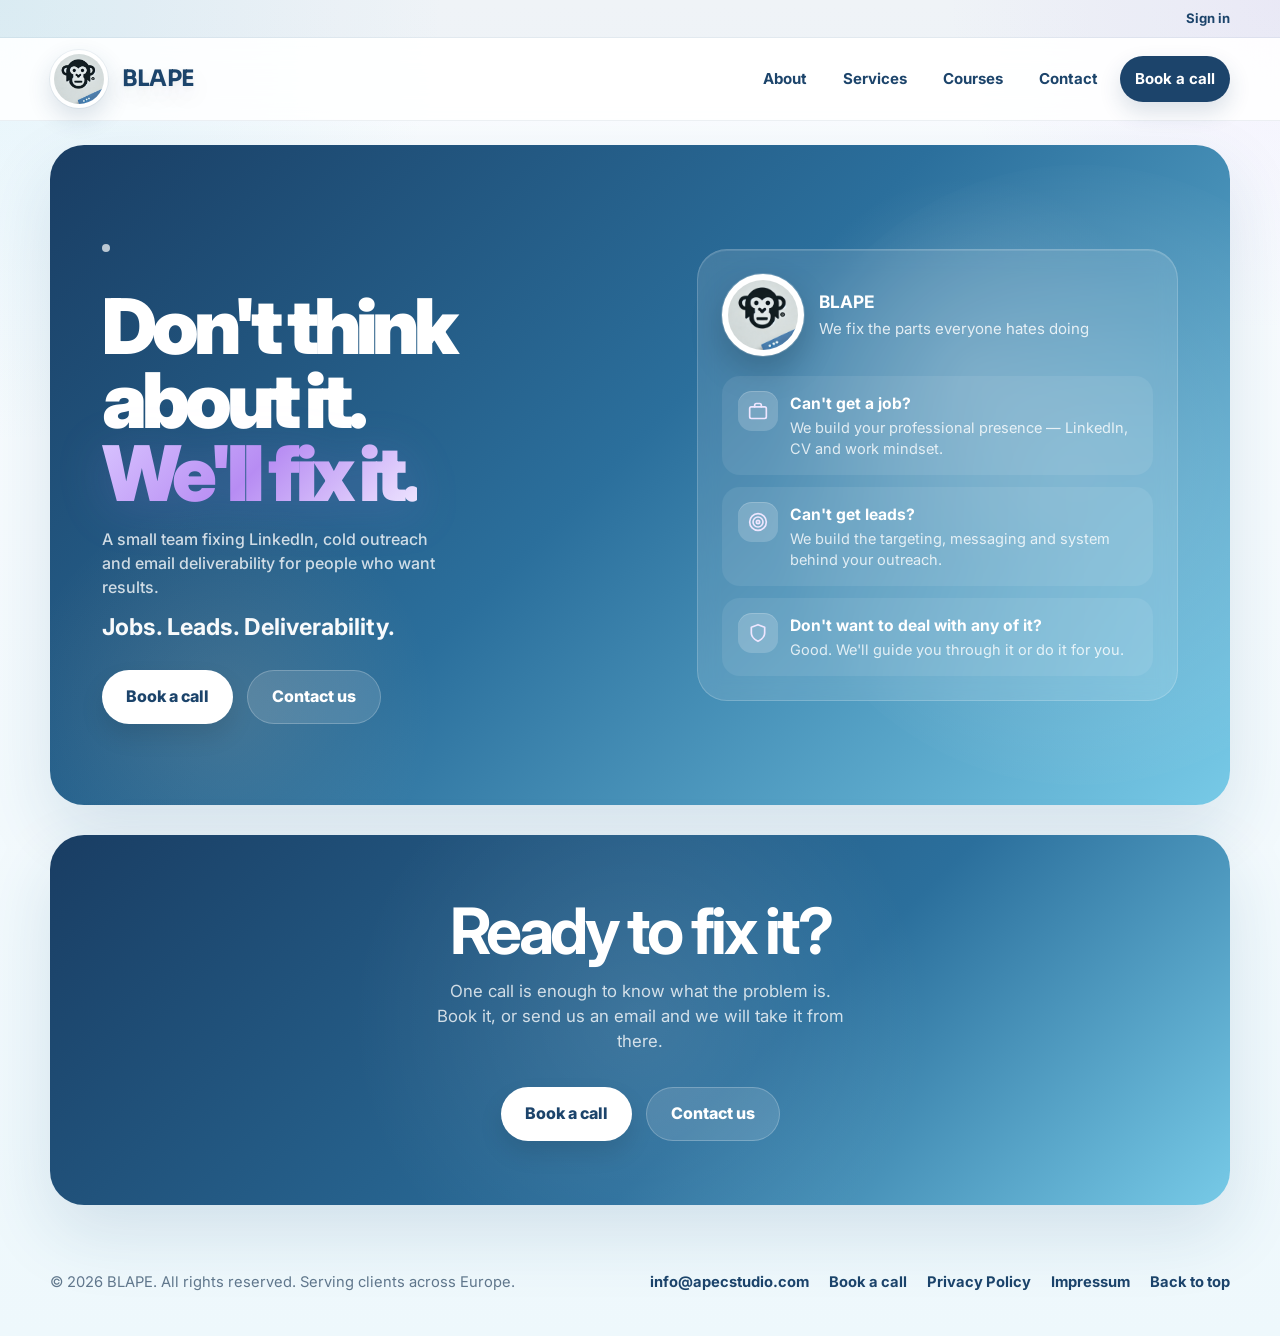
==== index.html @ 8f58100d "Update index.html" ====
<!DOCTYPE html>
<html lang="en">
<head>
  <meta charset="UTF-8" />
  <meta name="viewport" content="width=device-width, initial-scale=1.0" />
  <title>BLAPE | LinkedIn, Cold Outreach &amp; Email Deliverability Experts</title>
  <meta name="description" content="Stuck job search, cold emails landing in spam, weak LinkedIn? BLAPE fixes outreach, deliverability and presence problems blocking your results. Book a free 20-min call." />
  <meta property="og:title" content="BLAPE | LinkedIn, Cold Outreach &amp; Email Deliverability" />
  <meta property="og:description" content="A small team fixing LinkedIn, cold outreach and email deliverability for people who want results. Based in Europe." />
  <meta property="og:image" content="https://apecstudio.com/og-image.png" />
  <meta property="og:url" content="https://apecstudio.com/" />
  <meta property="og:type" content="website" />
  <meta name="twitter:card" content="summary_large_image" />
  <link rel="canonical" href="https://apecstudio.com/" />
  <link rel="preconnect" href="https://fonts.googleapis.com" />
  <link rel="preconnect" href="https://fonts.gstatic.com" crossorigin />
  <link href="https://fonts.googleapis.com/css2?family=Inter:wght@400;500;600;700;800;900&family=Sora:wght@600;700&display=swap" rel="stylesheet" />
  <link rel="stylesheet" href="assets/css/styles.css" />
  <script type="application/ld+json">
  {
    "@context": "https://schema.org",
    "@type": "Organization",
    "name": "BLAPE",
    "url": "https://apecstudio.com",
    "email": "info@apecstudio.com",
    "description": "A small team fixing LinkedIn, cold outreach and email deliverability for people and companies who want results.",
    "areaServed": "Europe",
    "serviceType": ["LinkedIn Optimization","Cold Email Outreach","Email Deliverability","CV Writing","Personal Branding"]
  }
  </script>
</head>
<body data-requires-auth="false">

  <div id="sso-user-bar" class="sso-user-bar"></div>

  <h1 class="seo-h1">A small team fixing LinkedIn, cold outreach and email deliverability for people and companies who want results — serving Europe.</h1>

  <header class="site-header">
    <div class="container header-inner">
      <a href="index.html" class="brand" aria-label="BLAPE home">
        <div class="logo-circle">
          <img src="monkey-logo.png" alt="BLAPE logo" />
        </div>
        <div><span>BLAPE</span></div>
      </a>
      <nav class="nav" aria-label="Main navigation">
        <a href="about.html">About</a>
        <a href="services.html">Services</a>
        <a href="courses.html">Courses</a>
        <a href="contact.html">Contact</a>
        <a href="book.html" class="nav-cta">Book a call</a>
      </nav>
    </div>
  </header>

  <main class="page-body">

    <!-- HERO -->
    <section class="hero" id="home" style="padding: 24px 0 30px;">
      <div class="container">
        <div class="hero-shell" style="position:relative;overflow:hidden;border-radius:var(--radius-xl);background:radial-gradient(circle at 78% 34%,rgba(255,255,255,0.14),transparent 19%),radial-gradient(circle at 15% 85%,rgba(255,207,157,0.12),transparent 18%),linear-gradient(135deg,#193d63 0%,#2b6f9c 48%,#77cae7 100%);box-shadow:var(--shadow-strong);isolation:isolate;">
          <div class="hero-shell-decor" style="position:absolute;width:620px;height:620px;right:-160px;top:50%;transform:translateY(-50%);background:radial-gradient(circle,rgba(255,255,255,0.16) 0%,rgba(255,255,255,0.05) 58%,transparent 74%);border-radius:50%;pointer-events:none;z-index:0;"></div>
          <div style="position:relative;z-index:1;display:grid;grid-template-columns:1.08fr 0.92fr;gap:30px;align-items:center;min-height:660px;padding:54px 52px;" class="hero-grid">

            <div>
              <div class="eyebrow-rotator anim-fadeup d1" style="display:inline-flex;align-items:center;gap:10px;margin-bottom:20px;min-height:44px;">
                <div style="width:8px;height:8px;border-radius:50%;background:rgba(255,255,255,0.7);flex-shrink:0;animation:pulseRing 2s ease-in-out infinite;"></div>
                <div style="position:relative;height:44px;overflow:hidden;min-width:260px;">
                  <span style="position:absolute;top:0;left:0;display:inline-flex;align-items:center;height:44px;padding:0 18px;border-radius:999px;background:rgba(255,255,255,0.12);border:1px solid rgba(255,255,255,0.2);color:rgba(255,255,255,0.98);font-size:0.9rem;font-weight:700;white-space:nowrap;opacity:0;animation:rotateFade 18s 0s infinite;">CV getting ignored?</span>
                  <span style="position:absolute;top:0;left:0;display:inline-flex;align-items:center;height:44px;padding:0 18px;border-radius:999px;background:rgba(255,255,255,0.12);border:1px solid rgba(255,255,255,0.2);color:rgba(255,255,255,0.98);font-size:0.9rem;font-weight:700;white-space:nowrap;opacity:0;animation:rotateFade 18s 3.6s infinite;">Leads not converting?</span>
                  <span style="position:absolute;top:0;left:0;display:inline-flex;align-items:center;height:44px;padding:0 18px;border-radius:999px;background:rgba(255,255,255,0.12);border:1px solid rgba(255,255,255,0.2);color:rgba(255,255,255,0.98);font-size:0.9rem;font-weight:700;white-space:nowrap;opacity:0;animation:rotateFade 18s 7.2s infinite;">Cold emails landing in spam?</span>
                  <span style="position:absolute;top:0;left:0;display:inline-flex;align-items:center;height:44px;padding:0 18px;border-radius:999px;background:rgba(255,255,255,0.12);border:1px solid rgba(255,255,255,0.2);color:rgba(255,255,255,0.98);font-size:0.9rem;font-weight:700;white-space:nowrap;opacity:0;animation:rotateFade 18s 10.8s infinite;">LinkedIn going nowhere?</span>
                  <span style="position:absolute;top:0;left:0;display:inline-flex;align-items:center;height:44px;padding:0 18px;border-radius:999px;background:rgba(255,255,255,0.12);border:1px solid rgba(255,255,255,0.2);color:rgba(255,255,255,0.98);font-size:0.9rem;font-weight:700;white-space:nowrap;opacity:0;animation:rotateFade 18s 14.4s infinite;">No replies to your outreach?</span>
                </div>
              </div>

              <p class="anim-fadeup d2" style="font-size:clamp(2.95rem,6vw,5.15rem);line-height:0.96;letter-spacing:-0.065em;max-width:8.8ch;color:white;font-weight:900;margin:0;">
                Don't think<br />about it.<br />
                <span style="display:inline-block;background:linear-gradient(135deg,#d8c3ff 0%,#b78cf3 48%,#efe7ff 100%);-webkit-background-clip:text;-webkit-text-fill-color:transparent;filter:drop-shadow(0 8px 24px rgba(183,140,243,0.18));">We'll fix it.</span>
              </p>

              <p class="anim-fadeup d3" style="margin:16px 0 0;color:rgba(255,255,255,0.78);font-size:1rem;font-weight:500;line-height:1.5;max-width:34ch;">A small team fixing LinkedIn, cold outreach and email deliverability for people who want results.</p>
              <div class="anim-fadeup d4" style="margin:14px 0 0;color:rgba(255,255,255,0.97);font-size:clamp(1.08rem,1.9vw,1.45rem);font-weight:700;line-height:1.24;max-width:24ch;">Jobs. Leads. Deliverability.</div>
              <div class="anim-fadeup d5" style="display:flex;gap:14px;flex-wrap:wrap;margin-top:28px;">
                <a href="book.html" class="btn btn-primary">Book a call</a>
                <a href="mailto:info@apecstudio.com" class="btn btn-ghost-white">Contact us</a>
              </div>
            </div>

            <aside style="position:relative;background:rgba(255,255,255,0.12);border:1px solid rgba(255,255,255,0.18);border-radius:30px;padding:24px;color:white;box-shadow:inset 0 1px 0 rgba(255,255,255,0.12);backdrop-filter:blur(10px);-webkit-backdrop-filter:blur(10px);max-width:500px;margin-left:auto;animation:floatCard 6s ease-in-out infinite;">
              <div style="display:flex;align-items:center;gap:15px;margin-bottom:20px;">
                <div class="logo-circle logo-circle--hero">
                  <img src="monkey-logo.png" alt="BLAPE logo" />
                </div>
                <div>
                  <strong style="display:block;font-size:1.08rem;">BLAPE</strong>
                  <span style="color:rgba(255,255,255,0.82);font-size:0.94rem;">We fix the parts everyone hates doing</span>
                </div>
              </div>
              <div style="display:grid;gap:12px;">
                <div style="display:flex;gap:12px;align-items:flex-start;padding:15px 16px;background:rgba(255,255,255,0.08);border-radius:18px;">
                  <div class="icon-badge"><svg viewBox="0 0 24 24"><rect x="2" y="7" width="20" height="14" rx="2"/><path d="M16 7V5a2 2 0 0 0-2-2h-4a2 2 0 0 0-2 2v2"/></svg></div>
                  <div><b style="display:block;margin-bottom:2px;font-size:0.98rem;">Can't get a job?</b><span style="display:block;color:rgba(255,255,255,0.8);font-size:0.91rem;line-height:1.45;">We build your professional presence — LinkedIn, CV and work mindset.</span></div>
                </div>
                <div style="display:flex;gap:12px;align-items:flex-start;padding:15px 16px;background:rgba(255,255,255,0.08);border-radius:18px;">
                  <div class="icon-badge"><svg viewBox="0 0 24 24"><circle cx="12" cy="12" r="10"/><circle cx="12" cy="12" r="6"/><circle cx="12" cy="12" r="2"/></svg></div>
                  <div><b style="display:block;margin-bottom:2px;font-size:0.98rem;">Can't get leads?</b><span style="display:block;color:rgba(255,255,255,0.8);font-size:0.91rem;line-height:1.45;">We build the targeting, messaging and system behind your outreach.</span></div>
                </div>
                <div style="display:flex;gap:12px;align-items:flex-start;padding:15px 16px;background:rgba(255,255,255,0.08);border-radius:18px;">
                  <div class="icon-badge"><svg viewBox="0 0 24 24"><path d="M12 22s8-4 8-10V5l-8-3-8 3v7c0 6 8 10 8 10z"/></svg></div>
                  <div><b style="display:block;margin-bottom:2px;font-size:0.98rem;">Don't want to deal with any of it?</b><span style="display:block;color:rgba(255,255,255,0.8);font-size:0.91rem;line-height:1.45;">Good. We'll guide you through it or do it for you.</span></div>
                </div>
              </div>
            </aside>

          </div>
        </div>
      </div>
    </section>

    <!-- FINAL CTA PREVIEW -->
    <section class="final-cta-section">
      <div class="container">
        <div class="final-cta-shell">
          <div class="final-cta-inner">
            <h2>Ready to fix it?</h2>
            <p>One call is enough to know what the problem is. Book it, or send us an email and we will take it from there.</p>
            <div class="final-cta-actions">
              <a href="book.html" class="btn btn-primary">Book a call</a>
              <a href="mailto:info@apecstudio.com" class="btn btn-ghost-white">Contact us</a>
            </div>
          </div>
        </div>
      </div>
    </section>

  </main>

  <footer>
    <div class="container footer-inner">
      <span>&copy; 2026 BLAPE. All rights reserved. Serving clients across Europe.</span>
      <div class="footer-links">
        <a href="mailto:info@apecstudio.com">info@apecstudio.com</a>
        <a href="book.html">Book a call</a>
        <a href="mailto:info@apecstudio.com?subject=Privacy%20Policy%20Request">Privacy Policy</a>
        <a href="mailto:info@apecstudio.com?subject=Impressum%20Request">Impressum</a>
        <a href="index.html">Back to top</a>
      </div>
    </div>
  </footer>

  <script src="assets/js/main.js"></script>
</body>
</html>
---- assets/css/styles.css ----
/* ============================================================
   BLAPE — Shared Stylesheet  |  assets/css/styles.css
   ============================================================ */

:root {
  --bg: #f7fbff;
  --bg-soft: #eef7fc;
  --surface: rgba(255,255,255,0.9);
  --line: rgba(28,68,107,0.1);
  --text: #14324f;
  --muted: #61788d;
  --primary: #1c446b;
  --primary-2: #2f79a8;
  --primary-3: #77c7e3;
  --accent: #a98cf0;
  --accent-strong: #8f72e0;
  --accent-soft: rgba(169,140,240,0.14);
  --shadow: 0 18px 40px rgba(27,88,131,0.1);
  --shadow-strong: 0 28px 70px rgba(27,88,131,0.14);
  --radius-xl: 34px;
  --max: 1180px;
  --header-height: 82px;
}

*, *::before, *::after { box-sizing: border-box; margin: 0; padding: 0; }
html { scroll-behavior: smooth; }

body {
  font-family: "Inter", system-ui, -apple-system, sans-serif;
  background:
    radial-gradient(circle at top left, rgba(114,199,229,0.16), transparent 24%),
    radial-gradient(circle at top right, rgba(183,140,243,0.1), transparent 18%),
    linear-gradient(180deg, #fbfdff 0%, #eef8fc 100%);
  color: var(--text);
  line-height: 1.6;
  -webkit-font-smoothing: antialiased;
  min-height: 100vh;
}

a { color: inherit; text-decoration: none; }
img, svg { display: block; max-width: 100%; }
button, input, textarea { font: inherit; }

.container {
  width: min(calc(100% - 34px), var(--max));
  margin: 0 auto;
}

.seo-h1 {
  position: absolute;
  width: 1px; height: 1px;
  padding: 0; margin: -1px;
  overflow: hidden;
  clip: rect(0,0,0,0);
  white-space: nowrap;
  border: 0;
}

/* ANIMATIONS */
@keyframes fadeUp {
  from { opacity: 0; transform: translateY(22px); }
  to   { opacity: 1; transform: translateY(0); }
}
@keyframes floatCard {
  0%, 100% { transform: translateY(0px); }
  50%       { transform: translateY(-8px); }
}
@keyframes pulseRing {
  0%   { box-shadow: 0 0 0 0 rgba(169,140,240,0.35); }
  70%  { box-shadow: 0 0 0 12px rgba(169,140,240,0); }
  100% { box-shadow: 0 0 0 0 rgba(169,140,240,0); }
}
@keyframes rotateFade {
  0%   { opacity: 0; transform: translateY(6px);  }
  10%  { opacity: 1; transform: translateY(0);    }
  22%  { opacity: 1; transform: translateY(0);    }
  34%  { opacity: 0; transform: translateY(-6px); }
  100% { opacity: 0; transform: translateY(-6px); }
}
@keyframes pageReveal {
  from { opacity: 0; transform: translateY(12px); }
  to   { opacity: 1; transform: translateY(0); }
}

.anim-fadeup { opacity: 0; animation: fadeUp 0.65s cubic-bezier(.22,.68,0,1.1) forwards; }
.anim-fadeup.d1 { animation-delay: 0.05s; }
.anim-fadeup.d2 { animation-delay: 0.15s; }
.anim-fadeup.d3 { animation-delay: 0.25s; }
.anim-fadeup.d4 { animation-delay: 0.35s; }
.anim-fadeup.d5 { animation-delay: 0.45s; }
.page-body { animation: pageReveal 0.5s ease forwards; }

/* HEADER */
.site-header {
  position: sticky;
  top: 0;
  z-index: 1000;
  -webkit-backdrop-filter: blur(18px);
  backdrop-filter: blur(18px);
  background: rgba(255,255,255,0.84);
  border-bottom: 1px solid rgba(28,68,107,0.08);
}

.header-inner {
  min-height: var(--header-height);
  display: flex;
  align-items: center;
  justify-content: space-between;
  gap: 20px;
}

.brand {
  display: flex;
  align-items: center;
  gap: 14px;
  color: var(--primary);
  font-weight: 900;
  letter-spacing: -0.03em;
  flex-shrink: 0;
}

.logo-circle {
  width: 58px; height: 58px;
  border-radius: 50%;
  background: #ffffff;
  border: 4px solid #ffffff;
  box-shadow: 0 10px 24px rgba(28,68,107,0.16), 0 0 0 1px rgba(28,68,107,0.06);
  display: grid;
  place-items: center;
  overflow: hidden;
  flex-shrink: 0;
  transition: box-shadow 0.25s ease, transform 0.25s ease;
}

.logo-circle:hover {
  box-shadow: 0 14px 30px rgba(28,68,107,0.2), 0 0 0 1px rgba(28,68,107,0.08);
  transform: translateY(-1px);
}

.logo-circle img {
  width: 100%; height: 100%;
  object-fit: cover;
  object-position: center center;
  display: block;
  transform: scale(1.42);
  transform-origin: center center;
  border-radius: 50%;
}

.logo-circle--hero {
  width: 82px; height: 82px;
  background: #ffffff;
  border: 6px solid #ffffff;
  box-shadow: 0 14px 34px rgba(0,0,0,0.18), 0 0 0 1px rgba(255,255,255,0.22);
  animation: pulseRing 3s ease-in-out infinite;
}

.brand span {
  display: block;
  font-family: "Sora", "Inter", system-ui, sans-serif;
  font-size: 1.42rem;
  line-height: 1;
  font-weight: 700;
  letter-spacing: -0.035em;
  color: var(--primary);
  text-shadow: 0 2px 5px rgba(0,0,0,.05), 0 10px 24px rgba(28,68,107,.10);
}

.nav {
  display: flex;
  align-items: center;
  gap: 8px;
  flex-wrap: wrap;
  justify-content: flex-end;
}

.nav a {
  padding: 10px 14px;
  border-radius: 999px;
  font-weight: 700;
  font-size: 0.94rem;
  color: var(--primary);
  transition: 0.22s ease;
}

.nav a:hover { background: rgba(114,199,229,0.12); }
.nav a.active-page { background: rgba(28,68,107,0.08); }

.nav .nav-cta {
  background: var(--primary);
  color: white;
  border: 1px solid rgba(28,68,107,0.14);
  box-shadow: 0 10px 22px rgba(28,68,107,0.16);
}

.nav .nav-cta:hover { background: #17395c; }

/* BUTTONS */
.btn {
  display: inline-flex;
  align-items: center;
  justify-content: center;
  gap: 10px;
  min-height: 54px;
  padding: 0 24px;
  border-radius: 999px;
  font-weight: 800;
  border: none;
  transition: transform 0.22s ease, box-shadow 0.22s ease, background 0.22s ease;
  cursor: pointer;
  white-space: nowrap;
  text-decoration: none;
}

.btn:hover { transform: translateY(-2px); }

.btn-primary { background: white; color: var(--primary); box-shadow: 0 12px 24px rgba(0,0,0,0.1); }
.btn-primary:hover { background: #fbf8ff; box-shadow: 0 16px 32px rgba(0,0,0,0.13); }
.btn-ghost-white { background: rgba(255,255,255,0.13); color: white; border: 1px solid rgba(255,255,255,0.22); }
.btn-ghost-white:hover { background: rgba(255,255,255,0.2); }
.btn-dark { background: var(--primary); color: white; box-shadow: 0 14px 26px rgba(28,68,107,0.2); }
.btn-dark:hover { background: #17385a; }

/* SECTION UTILITIES */
section { padding: 40px 0; }
.section-head { max-width: 760px; margin: 0 auto 28px; }
.section-head.centered { text-align: center; }
.section-head.centered p { margin: 0 auto; }

.section-kicker {
  display: inline-block;
  font-size: 0.78rem;
  font-weight: 800;
  letter-spacing: 0.1em;
  text-transform: uppercase;
  color: var(--primary-2);
  margin-bottom: 10px;
}

.section-head h2, .tab-header h2, .compact-about h2, .book-left h2 {
  color: var(--primary);
  font-size: clamp(2rem, 4vw, 3rem);
  letter-spacing: -0.04em;
  line-height: 1.04;
  margin-bottom: 10px;
}

.section-head p, .tab-header p, .compact-about p {
  color: var(--muted);
  font-size: 1rem;
  max-width: 52ch;
}

/* PAGE BAND (top hero strip for inner pages) */
.page-band { padding: 48px 0 32px; }

.page-band-inner {
  border-radius: var(--radius-xl);
  background: linear-gradient(135deg, #193d63 0%, #2b6f9c 55%, #77cae7 100%);
  padding: 44px 52px;
  position: relative;
  overflow: hidden;
}

.page-band-inner::before {
  content: "";
  position: absolute;
  width: 500px; height: 500px;
  border-radius: 50%;
  background: radial-gradient(circle, rgba(255,255,255,0.08) 0%, transparent 70%);
  right: -100px; top: -100px;
  pointer-events: none;
}

.page-band-kicker {
  font-size: 0.78rem;
  font-weight: 800;
  letter-spacing: 0.1em;
  text-transform: uppercase;
  color: rgba(255,255,255,0.6);
  margin-bottom: 10px;
  display: block;
}

.page-band-inner h1 {
  color: white;
  font-size: clamp(2.2rem, 5vw, 3.6rem);
  letter-spacing: -0.05em;
  line-height: 1;
  margin-bottom: 12px;
  max-width: 18ch;
}

.page-band-inner h1 .accent {
  display: inline-block;
  background: linear-gradient(135deg, #d8c3ff 0%, #b78cf3 48%, #efe7ff 100%);
  -webkit-background-clip: text;
  -webkit-text-fill-color: transparent;
}

.page-band-inner p {
  color: rgba(255,255,255,0.78);
  font-size: 1rem;
  max-width: 46ch;
}

/* TABS */
.tab-section { padding: 0 0 40px; }

.tab-shell {
  border-radius: var(--radius-xl);
  background: linear-gradient(180deg, #f4f9fd 0%, #edf5fb 100%);
  border: 1px solid rgba(28,68,107,0.07);
  box-shadow: 0 20px 50px rgba(28,68,107,0.06);
  overflow: hidden;
}

.tab-header { padding: 34px 42px 0; }

.tab-nav {
  display: inline-flex;
  gap: 4px;
  background: rgba(28,68,107,0.07);
  border-radius: 999px;
  padding: 5px;
  margin-top: 20px;
  flex-wrap: wrap;
}

.tab-btn {
  padding: 10px 22px;
  border-radius: 999px;
  border: none;
  font-weight: 700;
  font-size: 0.92rem;
  cursor: pointer;
  color: var(--muted);
  background: transparent;
  transition: all 0.22s ease;
}

.tab-btn.active { background: white; color: var(--primary); box-shadow: 0 4px 14px rgba(28,68,107,0.1); }
.tab-btn:hover:not(.active) { color: var(--primary); background: rgba(255,255,255,0.5); }
.tab-panels { padding: 26px 42px 36px; }
.tab-panel { display: none; }
.tab-panel.active { display: block; }

/* AUDIENCE CARDS */
.audience-cards {
  display: grid;
  grid-template-columns: repeat(2, minmax(0,1fr));
  gap: 20px;
  margin-top: 4px;
}

.aud-card {
  padding: 28px 26px;
  background: white;
  border: 1px solid rgba(28,68,107,0.07);
  border-radius: 20px;
  box-shadow: 0 8px 22px rgba(28,68,107,0.06);
  transition: transform 0.22s ease, box-shadow 0.22s ease;
}

.aud-card:hover { transform: translateY(-4px); box-shadow: 0 16px 32px rgba(28,68,107,0.1); }

.aud-icon {
  width: 42px; height: 42px;
  border-radius: 14px;
  display: grid;
  place-items: center;
  margin-bottom: 14px;
  background: linear-gradient(180deg, rgba(114,199,229,0.18), rgba(183,140,243,0.12));
  border: 1px solid rgba(28,68,107,0.08);
  color: var(--primary);
}

.aud-card h4 { color: var(--primary); font-size: 0.98rem; font-weight: 800; letter-spacing: -0.02em; margin-bottom: 10px; }

.aud-hook {
  margin-bottom: 12px;
  padding: 10px 13px;
  background: rgba(28,68,107,0.04);
  border-left: 3px solid var(--primary-2);
  border-radius: 0 10px 10px 0;
  color: var(--primary);
  font-size: 0.86rem;
  font-weight: 700;
  line-height: 1.4;
}

.aud-list { list-style: none; padding: 0; margin: 0; display: grid; gap: 7px; }

.aud-list li {
  display: flex;
  gap: 9px;
  align-items: flex-start;
  color: #426074;
  font-size: 0.88rem;
  line-height: 1.45;
}

.aud-list li::before { content: "\2013"; color: var(--primary-2); font-weight: 700; flex-shrink: 0; margin-top: 1px; }

/* SERVICE CARDS */
.services-four { display: grid; grid-template-columns: repeat(2, minmax(0,1fr)); gap: 20px; margin-top: 4px; }
.services-three { display: grid; grid-template-columns: repeat(3, minmax(0,1fr)); gap: 16px; margin-top: 4px; }

.svc-card {
  padding: 28px 26px;
  background: white;
  border: 1px solid rgba(28,68,107,0.07);
  border-radius: 20px;
  box-shadow: 0 8px 22px rgba(28,68,107,0.06);
  transition: transform 0.22s ease, box-shadow 0.22s ease;
  display: block;
  text-decoration: none;
}

.svc-card:hover { transform: translateY(-4px); box-shadow: 0 16px 32px rgba(28,68,107,0.1); }

.svc-icon {
  width: 42px; height: 42px;
  border-radius: 14px;
  display: grid;
  place-items: center;
  margin-bottom: 14px;
  background: linear-gradient(180deg, rgba(114,199,229,0.18), rgba(183,140,243,0.12));
  border: 1px solid rgba(28,68,107,0.08);
  color: var(--primary);
}

.svc-icon.dark {
  background: linear-gradient(180deg, rgba(28,68,107,0.1), rgba(28,68,107,0.06));
  border: 1px solid rgba(28,68,107,0.1);
}

.svc-card h4 { color: var(--primary); font-size: 0.98rem; font-weight: 800; letter-spacing: -0.02em; margin-bottom: 10px; }

.svc-hook {
  margin-bottom: 12px;
  padding: 10px 13px;
  background: rgba(28,68,107,0.04);
  border-left: 3px solid var(--primary-2);
  border-radius: 0 10px 10px 0;
  color: var(--primary);
  font-size: 0.86rem;
  font-weight: 700;
  line-height: 1.4;
}

.svc-list, .service-list { list-style: none; padding: 0; margin: 0; display: grid; gap: 7px; }
.service-list { margin-top: 14px; }

.svc-list li, .service-list li {
  display: flex;
  gap: 9px;
  align-items: flex-start;
  color: #426074;
  font-size: 0.88rem;
  line-height: 1.45;
}

.svc-list li::before { content: "\2013"; color: var(--primary-2); font-weight: 700; flex-shrink: 0; margin-top: 1px; }
.service-list li::before { content: "\2713"; color: var(--accent-strong); font-weight: 900; line-height: 1.2; margin-top: 1px; flex-shrink: 0; }

.svc-card p { color: var(--muted); font-size: 0.88rem; line-height: 1.5; }

.mini-price { display: inline-flex; margin-top: 14px; padding: 7px 10px; border-radius: 999px; background: rgba(28,68,107,0.08); color: var(--primary); font-size: 0.78rem; font-weight: 800; }
.price-note { display: block; margin-top: 6px; font-size: 0.78rem; color: var(--muted); font-style: italic; }
.mini-cta { display: inline-flex; margin-top: 16px; color: var(--primary); font-size: 0.88rem; font-weight: 800; }

/* ABOUT MINI GRID */
.about-mini-grid { display: grid; grid-template-columns: repeat(3, minmax(0,1fr)); gap: 16px; margin-top: 4px; }

.about-mini-card {
  padding: 22px 20px;
  background: white;
  border: 1px solid rgba(28,68,107,0.07);
  border-radius: 20px;
  box-shadow: 0 8px 22px rgba(28,68,107,0.06);
}

.about-mini-card h4 { color: var(--primary); font-size: 1rem; letter-spacing: -0.02em; margin-bottom: 6px; }
.about-mini-card p { color: var(--muted); font-size: 0.88rem; line-height: 1.5; }

.about-mini-card strong {
  display: block;
  color: var(--primary);
  font-size: 1.35rem;
  letter-spacing: -0.04em;
  line-height: 1.1;
  margin-bottom: 6px;
}

/* COMPACT ABOUT */
.compact-about { padding: 0 0 40px; }

.about-compact-shell {
  border-radius: var(--radius-xl);
  background:
    radial-gradient(circle at top right, rgba(183,140,243,0.08), transparent 28%),
    linear-gradient(180deg, rgba(255,255,255,0.96), rgba(247,252,255,0.92));
  border: 1px solid rgba(28,68,107,0.07);
  box-shadow: 0 20px 50px rgba(28,68,107,0.06);
  padding: 34px 42px;
}

.about-compact-top {
  display: flex;
  justify-content: space-between;
  gap: 24px;
  align-items: flex-end;
  margin-bottom: 24px;
}

/* CASE STUDY */
.case-study-section { padding: 0 0 40px; }

.case-study-shell {
  border-radius: var(--radius-xl);
  background: linear-gradient(135deg, #193d63 0%, #2b6f9c 55%, #4ba8cc 100%);
  box-shadow: var(--shadow-strong);
  padding: 44px 52px;
  position: relative;
  overflow: hidden;
}

.case-study-shell::before {
  content: "";
  position: absolute;
  width: 500px; height: 500px;
  border-radius: 50%;
  background: radial-gradient(circle, rgba(255,255,255,0.08) 0%, transparent 70%);
  right: -100px; top: -100px;
  pointer-events: none;
}

.case-study-inner {
  position: relative;
  z-index: 1;
  display: grid;
  grid-template-columns: 1.1fr 0.9fr;
  gap: 48px;
  align-items: center;
}

.case-study-kicker {
  display: inline-block;
  font-size: 0.78rem;
  font-weight: 800;
  letter-spacing: 0.1em;
  text-transform: uppercase;
  color: rgba(255,255,255,0.6);
  margin-bottom: 12px;
}

.case-study-shell h2 { color: white; font-size: clamp(1.8rem, 3.5vw, 2.6rem); letter-spacing: -0.04em; line-height: 1.06; margin-bottom: 16px; max-width: 16ch; }
.case-study-shell p { color: rgba(255,255,255,0.8); font-size: 0.98rem; line-height: 1.6; max-width: 48ch; }

.case-study-stats { display: grid; grid-template-columns: 1fr 1fr; gap: 16px; }

.stat-box {
  padding: 22px 20px;
  background: rgba(255,255,255,0.1);
  border: 1px solid rgba(255,255,255,0.16);
  border-radius: 20px;
  backdrop-filter: blur(8px);
  -webkit-backdrop-filter: blur(8px);
  transition: background 0.2s ease;
}

.stat-box:hover { background: rgba(255,255,255,0.16); }
.stat-box strong { display: block; color: white; font-size: 2rem; font-weight: 900; letter-spacing: -0.05em; line-height: 1; margin-bottom: 6px; }
.stat-box span { color: rgba(255,255,255,0.72); font-size: 0.84rem; line-height: 1.4; }

/* COURSES */
.courses-section { padding: 0 0 40px; }

.courses-shell {
  border-radius: var(--radius-xl);
  background: linear-gradient(180deg, #f4f9fd 0%, #edf5fb 100%);
  border: 1px solid rgba(28,68,107,0.07);
  box-shadow: 0 20px 50px rgba(28,68,107,0.06);
  padding: 34px 42px 38px;
}

.courses-top { display: flex; justify-content: space-between; gap: 24px; align-items: flex-end; margin-bottom: 24px; }
.courses-top h2 { color: var(--primary); font-size: clamp(2rem, 4vw, 2.8rem); letter-spacing: -0.04em; line-height: 1.04; margin-bottom: 8px; }
.courses-top p { color: var(--muted); font-size: 1rem; max-width: 44ch; }

.courses-lead-note {
  display: inline-flex;
  align-items: center;
  gap: 8px;
  margin-bottom: 22px;
  padding: 10px 16px;
  border-radius: 12px;
  background: rgba(143,114,224,0.08);
  border: 1px solid rgba(143,114,224,0.14);
  color: var(--accent-strong);
  font-size: 0.88rem;
  font-weight: 700;
}

.courses-grid { display: grid; grid-template-columns: repeat(3, minmax(0,1fr)); gap: 16px; margin-top: 4px; }

.course-card {
  padding: 22px 20px;
  background: white;
  border: 1px solid rgba(28,68,107,0.07);
  border-radius: 20px;
  box-shadow: 0 8px 22px rgba(28,68,107,0.06);
  transition: transform 0.22s ease, box-shadow 0.22s ease;
  display: block;
  min-height: 100%;
  cursor: pointer;
  text-align: left;
  width: 100%;
  font: inherit;
}

.course-card:hover { transform: translateY(-4px); box-shadow: 0 16px 32px rgba(28,68,107,0.1); }
.course-card h3 { color: var(--primary); font-size: 1rem; letter-spacing: -0.02em; margin-bottom: 6px; }
.course-card p { color: var(--muted); font-size: 0.88rem; line-height: 1.5; margin-bottom: 8px; }

.course-tag { display: inline-flex; margin-bottom: 10px; padding: 6px 10px; border-radius: 999px; background: rgba(28,68,107,0.08); color: var(--primary); font-size: 0.76rem; font-weight: 800; }

.course-card--featured {
  background:
    radial-gradient(circle at top right, rgba(119,199,227,0.14), transparent 34%),
    linear-gradient(180deg, rgba(255,255,255,0.98), rgba(247,252,255,0.96));
  border-color: rgba(47,121,168,0.14);
  box-shadow: 0 14px 30px rgba(28,68,107,0.08);
}

.course-row { display: flex; align-items: center; justify-content: space-between; gap: 12px; margin-top: 16px; }
.course-price { color: var(--primary); font-weight: 900; letter-spacing: -0.03em; white-space: nowrap; }
.course-cta { display: inline-flex; color: var(--primary); font-size: 0.88rem; font-weight: 800; }

/* COURSE MODALS */
.course-modal {
  position: fixed;
  inset: 0;
  z-index: 2000;
  display: none;
  align-items: center;
  justify-content: center;
  padding: 22px;
  background: rgba(9,29,48,0.54);
  backdrop-filter: blur(12px);
  -webkit-backdrop-filter: blur(12px);
}

.course-modal.active { display: flex; }

.course-modal-card {
  position: relative;
  width: min(760px, 100%);
  max-height: min(86vh, 760px);
  overflow: auto;
  border-radius: 30px;
  background:
    radial-gradient(circle at top right, rgba(169,140,240,0.22), transparent 30%),
    linear-gradient(180deg, #ffffff 0%, #f7fbff 100%);
  border: 1px solid rgba(255,255,255,0.7);
  box-shadow: 0 30px 90px rgba(9,29,48,0.28);
  padding: 34px;
}

.modal-close {
  position: absolute;
  top: 18px; right: 18px;
  width: 42px; height: 42px;
  border-radius: 50%;
  border: 1px solid rgba(28,68,107,0.1);
  background: white;
  color: var(--primary);
  font-size: 1.4rem;
  line-height: 1;
  cursor: pointer;
  box-shadow: 0 8px 20px rgba(28,68,107,0.08);
}

.course-modal-card h3 { color: var(--primary); font-size: clamp(1.8rem, 4vw, 2.7rem); line-height: 1.02; letter-spacing: -0.05em; max-width: 12ch; margin: 8px 0 12px; }
.course-modal-card p { color: var(--muted); max-width: 56ch; margin-bottom: 22px; }

.modal-lead-note {
  display: inline-flex;
  align-items: center;
  gap: 8px;
  margin: 0 0 18px;
  padding: 10px 16px;
  border-radius: 12px;
  background: rgba(143,114,224,0.08);
  border: 1px solid rgba(143,114,224,0.14);
  color: var(--accent-strong);
  font-size: 0.88rem;
  font-weight: 700;
}

.course-detail-grid { display: grid; grid-template-columns: 1fr 1fr; gap: 14px; margin: 22px 0; }

.course-detail-box {
  padding: 18px;
  border-radius: 18px;
  background: white;
  border: 1px solid rgba(28,68,107,0.08);
  box-shadow: 0 8px 22px rgba(28,68,107,0.05);
}

.course-detail-box b { display: block; color: var(--primary); margin-bottom: 8px; }
.course-detail-box ul { display: grid; gap: 7px; list-style: none; }

.course-detail-box li {
  color: #426074;
  font-size: 0.92rem;
  line-height: 1.45;
  padding-left: 18px;
  position: relative;
}

.course-detail-box li::before { content: "\2713"; color: var(--accent-strong); font-weight: 900; position: absolute; left: 0; }

.modal-actions { display: flex; gap: 12px; flex-wrap: wrap; align-items: center; margin-top: 20px; }

.purple-pop {
  display: inline-flex;
  align-items: center;
  justify-content: center;
  min-height: 54px;
  padding: 0 22px;
  border-radius: 999px;
  background: linear-gradient(135deg, #8f72e0 0%, #b78cf3 52%, #77c7e3 100%);
  color: white;
  font-weight: 900;
  box-shadow: 0 16px 32px rgba(143,114,224,0.26);
  border: 1px solid rgba(255,255,255,0.3);
  transition: transform 0.22s ease, box-shadow 0.22s ease;
}

.purple-pop:hover { transform: translateY(-2px); box-shadow: 0 20px 40px rgba(143,114,224,0.32); }

/* BOOK */
.book-section { padding: 0 0 40px; }

.book-shell {
  border-radius: var(--radius-xl);
  overflow: hidden;
  background: linear-gradient(135deg, #193d63 0%, #2b6f9c 60%, #77cae7 100%);
  box-shadow: var(--shadow-strong);
  padding: 52px;
}

.book-top { display: grid; grid-template-columns: 1fr 1fr; gap: 42px; align-items: start; }
.book-left h2 { color: white; font-size: clamp(2rem, 4vw, 2.9rem); }
.book-left p { color: rgba(255,255,255,0.82); font-size: 1rem; max-width: 46ch; margin-bottom: 28px; }
.book-reasons { display: grid; gap: 12px; }

.book-reason {
  display: flex;
  gap: 12px;
  align-items: center;
  padding: 14px 18px;
  background: rgba(255,255,255,0.1);
  border: 1px solid rgba(255,255,255,0.14);
  border-radius: 16px;
  color: white;
  font-size: 0.96rem;
  font-weight: 600;
  transition: background 0.2s ease;
}

.book-reason:hover { background: rgba(255,255,255,0.16); }

.book-reason-icon {
  width: 36px; height: 36px;
  border-radius: 12px;
  background: rgba(255,255,255,0.16);
  display: grid;
  place-items: center;
  flex-shrink: 0;
}

.book-reason-icon svg, .icon-badge svg, .aud-icon svg, .svc-icon svg, .calendar-placeholder-icon svg {
  width: 20px; height: 20px;
  stroke: currentColor;
  stroke-width: 2;
  fill: none;
  stroke-linecap: round;
  stroke-linejoin: round;
}

.book-contact { margin-top: 24px; display: flex; gap: 12px; flex-wrap: wrap; align-items: center; }

.email-pill {
  display: inline-flex;
  align-items: center;
  justify-content: center;
  min-height: 56px;
  padding: 0 30px;
  border-radius: 999px;
  font-weight: 800;
  color: white;
  background: linear-gradient(135deg, #a98cf0, #77c7e3);
  border: 1px solid rgba(255,255,255,0.24);
  box-shadow: 0 14px 30px rgba(28,68,107,0.18);
  transition: transform 0.22s ease, box-shadow 0.22s ease;
  white-space: nowrap;
}

.email-pill:hover { transform: translateY(-2px); box-shadow: 0 20px 40px rgba(28,68,107,0.24); }

.book-right {
  background: white;
  border-radius: 24px;
  overflow: hidden;
  box-shadow: 0 24px 56px rgba(0,0,0,0.18);
  min-height: 420px;
  display: flex;
  flex-direction: column;
}

.calendar-placeholder {
  flex: 1;
  display: flex;
  flex-direction: column;
  align-items: center;
  justify-content: center;
  padding: 40px 32px;
  gap: 18px;
  text-align: center;
}

.calendar-placeholder-icon {
  width: 72px; height: 72px;
  border-radius: 24px;
  background: linear-gradient(135deg, rgba(114,199,229,0.18), rgba(183,140,243,0.14));
  border: 1px solid rgba(28,68,107,0.1);
  display: grid;
  place-items: center;
  color: var(--primary);
}

.calendar-placeholder-icon svg { width: 34px; height: 34px; }
.calendar-placeholder h4 { color: var(--primary); font-size: 1.2rem; letter-spacing: -0.02em; }
.calendar-placeholder p { color: var(--muted); font-size: 0.95rem; max-width: 30ch; }

.calendar-placeholder code {
  display: block;
  margin-top: 8px;
  font-size: 0.82rem;
  color: var(--accent-strong);
  background: var(--accent-soft);
  padding: 8px 14px;
  border-radius: 10px;
  font-family: monospace;
}

/* TESTIMONIALS */
.testimonials-section { padding: 0 0 40px; }

.testimonials-strip {
  background:
    radial-gradient(circle at top right, rgba(183,140,243,0.06), transparent 28%),
    linear-gradient(180deg, rgba(255,255,255,0.94), rgba(247,252,255,0.9));
  border: 1px solid rgba(28,68,107,0.07);
  border-radius: var(--radius-xl);
  padding: 36px 38px;
  box-shadow: 0 18px 44px rgba(28,68,107,0.05);
}

.testimonials-empty-note {
  margin-top: 24px;
  padding: 28px 32px;
  border: 2px dashed rgba(28,68,107,0.12);
  border-radius: 20px;
  background: rgba(28,68,107,0.02);
  color: var(--muted);
  font-size: 0.95rem;
  line-height: 1.6;
  text-align: center;
}

.testimonials-empty-note strong { display: block; color: var(--primary); font-size: 1.05rem; margin-bottom: 8px; }
.testimonials-empty-note a { color: var(--primary-2); text-decoration: underline; font-weight: 700; }

/* FINAL CTA */
.final-cta-section { padding: 0 0 40px; }

.final-cta-shell {
  border-radius: var(--radius-xl);
  background: linear-gradient(135deg, #193d63 0%, #2b6f9c 60%, #77cae7 100%);
  box-shadow: var(--shadow-strong);
  padding: 64px 52px;
  text-align: center;
  position: relative;
  overflow: hidden;
}

.final-cta-shell::before {
  content: "";
  position: absolute;
  width: 600px; height: 600px;
  border-radius: 50%;
  background: radial-gradient(circle, rgba(255,255,255,0.1) 0%, transparent 68%);
  left: 50%; top: 50%;
  transform: translate(-50%, -50%);
  pointer-events: none;
}

.final-cta-inner { position: relative; z-index: 1; }

.final-cta-shell h2 { color: white; font-size: clamp(2.4rem, 5vw, 4rem); letter-spacing: -0.055em; line-height: 1; margin-bottom: 16px; max-width: 14ch; margin-left: auto; margin-right: auto; }
.final-cta-shell p { color: rgba(255,255,255,0.78); font-size: 1.05rem; max-width: 38ch; margin: 0 auto 32px; line-height: 1.5; }

.final-cta-actions { display: flex; gap: 14px; flex-wrap: wrap; justify-content: center; }

/* ICON BADGE */
.icon-badge {
  min-width: 40px; width: 40px; height: 40px;
  border-radius: 14px;
  display: grid;
  place-items: center;
  background: rgba(255,255,255,0.18);
  color: #efe6ff;
  box-shadow: inset 0 1px 0 rgba(255,255,255,0.18);
  flex-shrink: 0;
}

/* SSO USER BAR */
.sso-user-bar {
  background: rgba(28,68,107,0.05);
  border-bottom: 1px solid rgba(28,68,107,0.06);
  padding: 8px 0;
  font-size: 0.82rem;
  color: var(--muted);
}

.sso-user-bar-inner {
  display: flex;
  justify-content: flex-end;
  align-items: center;
  gap: 14px;
}

.sso-user-bar a { color: var(--primary); font-weight: 700; }

/* LOGIN PAGE */
.login-page {
  min-height: 100vh;
  display: flex;
  align-items: center;
  justify-content: center;
  padding: 24px;
}

.login-card {
  width: min(480px, 100%);
  border-radius: 30px;
  background:
    radial-gradient(circle at top right, rgba(169,140,240,0.14), transparent 34%),
    linear-gradient(180deg, #ffffff 0%, #f7fbff 100%);
  border: 1px solid rgba(28,68,107,0.08);
  box-shadow: 0 30px 80px rgba(28,68,107,0.14);
  padding: 42px 40px;
}

.login-card .brand { margin-bottom: 28px; }
.login-card h1 { color: var(--primary); font-size: 1.9rem; letter-spacing: -0.04em; margin-bottom: 8px; }
.login-card p { color: var(--muted); margin-bottom: 28px; font-size: 0.96rem; }

.login-providers { display: grid; gap: 12px; }

.login-provider-btn {
  display: flex;
  align-items: center;
  gap: 14px;
  padding: 14px 20px;
  border-radius: 16px;
  border: 1px solid rgba(28,68,107,0.1);
  background: white;
  color: var(--primary);
  font-weight: 700;
  font-size: 0.96rem;
  cursor: pointer;
  transition: transform 0.2s ease, box-shadow 0.2s ease;
  box-shadow: 0 4px 14px rgba(28,68,107,0.06);
  text-decoration: none;
}

.login-provider-btn:hover { transform: translateY(-2px); box-shadow: 0 10px 24px rgba(28,68,107,0.12); }

.login-provider-icon {
  width: 38px; height: 38px;
  border-radius: 10px;
  background: linear-gradient(135deg, rgba(114,199,229,0.18), rgba(183,140,243,0.12));
  border: 1px solid rgba(28,68,107,0.08);
  display: grid;
  place-items: center;
  color: var(--primary);
  flex-shrink: 0;
}

.login-provider-icon svg { width: 18px; height: 18px; stroke: currentColor; stroke-width: 2; fill: none; stroke-linecap: round; stroke-linejoin: round; }

.login-divider { display: flex; align-items: center; gap: 14px; margin: 20px 0; color: var(--muted); font-size: 0.84rem; }
.login-divider::before, .login-divider::after { content: ""; flex: 1; height: 1px; background: rgba(28,68,107,0.1); }

.login-note { margin-top: 20px; text-align: center; color: var(--muted); font-size: 0.84rem; }
.login-note a { color: var(--primary); font-weight: 700; text-decoration: underline; }

/* FOOTER */
footer { padding: 26px 0 42px; }

.footer-inner {
  display: flex;
  justify-content: space-between;
  gap: 16px;
  align-items: center;
  color: var(--muted);
  font-size: 0.92rem;
  flex-wrap: wrap;
}

.footer-links { display: flex; gap: 20px; flex-wrap: wrap; align-items: center; }
.footer-links a, .footer-inner a { color: var(--primary); font-weight: 700; transition: opacity 0.2s ease; }
.footer-links a:hover, .footer-inner a:hover { opacity: 0.7; }

/* RESPONSIVE */
@media (max-width: 1120px) {
  .book-top, .case-study-inner { grid-template-columns: 1fr; }
  .audience-cards, .services-four, .services-three, .courses-grid, .about-mini-grid { grid-template-columns: repeat(2, minmax(0,1fr)); }
  .about-compact-top, .courses-top { align-items: flex-start; flex-direction: column; }
  .book-shell, .case-study-shell { padding: 36px 28px; }
  .case-study-stats { grid-template-columns: repeat(2, 1fr); }
  .page-band-inner { padding: 36px 32px; }
}

@media (max-width: 760px) {
  .header-inner { min-height: auto; padding: 14px 0; flex-direction: column; align-items: flex-start; }
  .nav { width: 100%; justify-content: flex-start; gap: 4px; }
  .tab-header, .courses-shell, .about-compact-shell, .testimonials-strip { padding: 28px 20px 0; }
  .courses-shell, .about-compact-shell, .testimonials-strip { padding-bottom: 28px; }
  .tab-panels { padding: 22px 20px 28px; }
  .audience-cards, .services-four, .services-three, .courses-grid, .about-mini-grid { grid-template-columns: 1fr; }
  .final-cta-actions { flex-direction: column; }
  .btn, .purple-pop, .email-pill { width: 100%; }
  .course-detail-grid { grid-template-columns: 1fr; }
  .course-modal-card { padding: 28px 20px; }
  .book-shell { padding: 28px 18px; }
  .final-cta-shell { padding: 44px 24px; }
  .case-study-shell { padding: 32px 20px; }
  .case-study-stats { grid-template-columns: 1fr 1fr; gap: 12px; }
  .page-band-inner { padding: 28px 20px; }
  .login-card { padding: 32px 24px; }
}
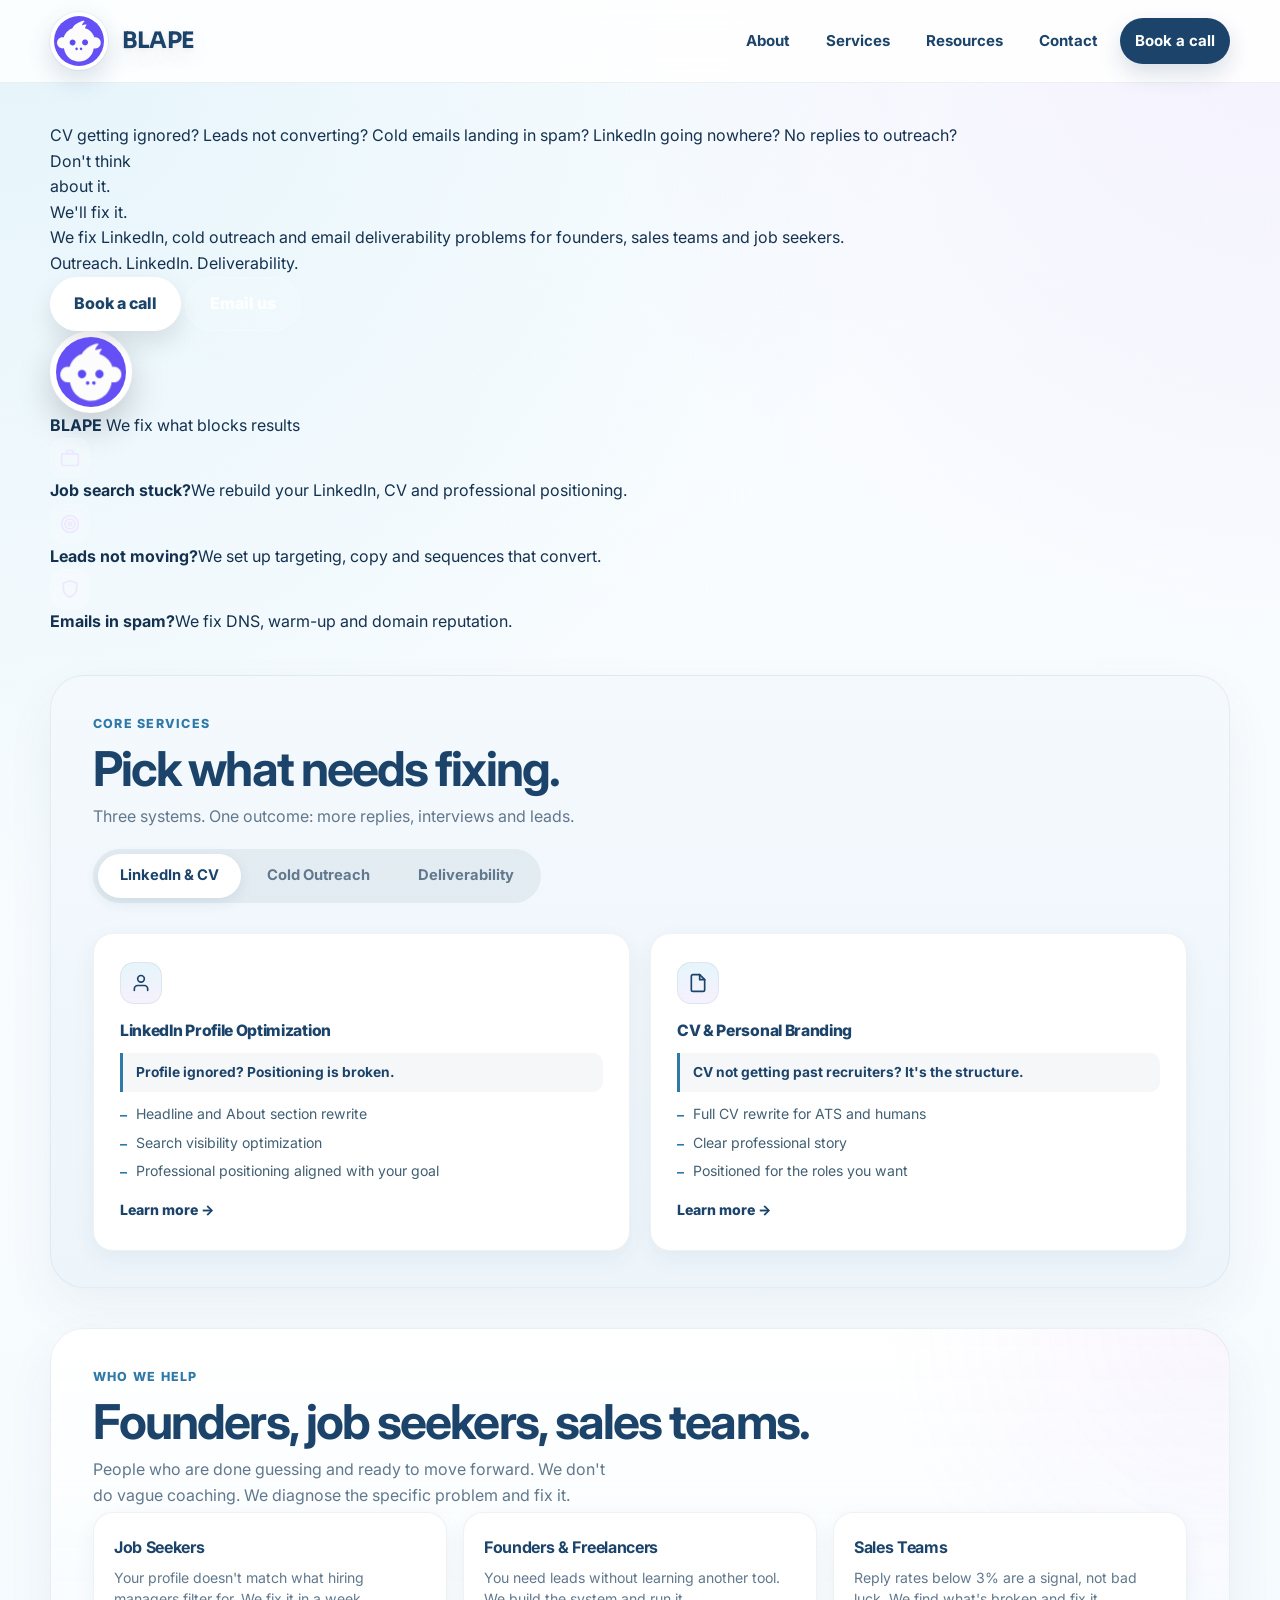
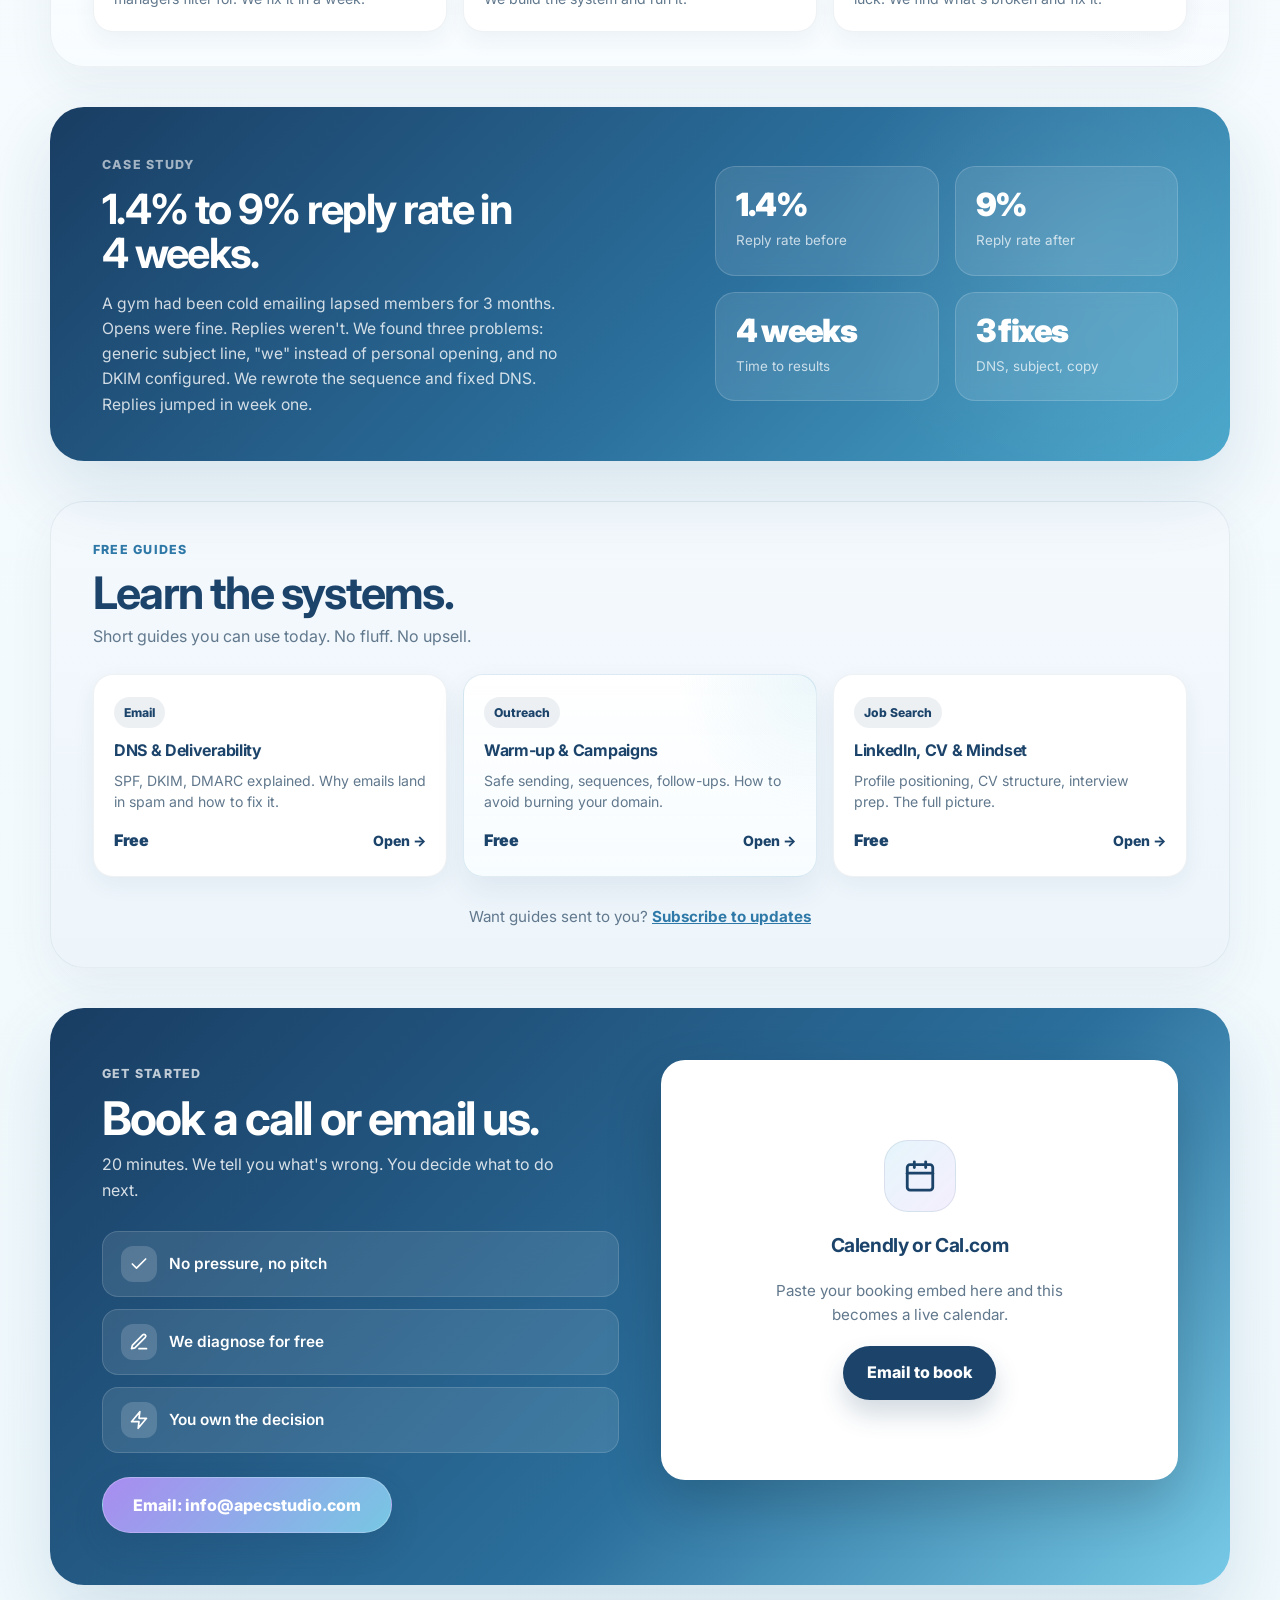
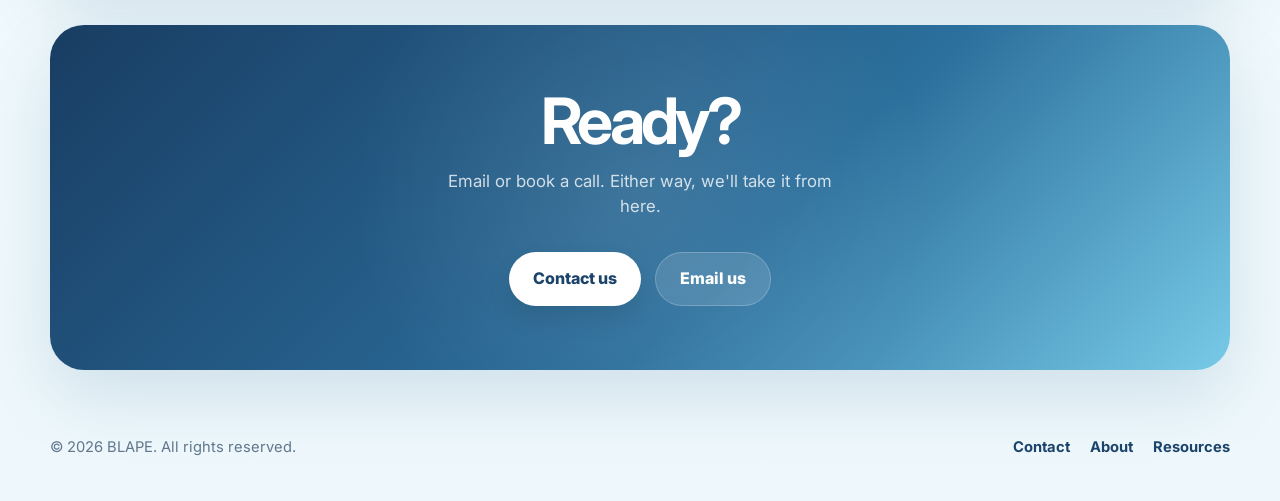
==== commit c0a0c967: "Update index.html" ====
--- a/index.html
+++ b/index.html
@@ -3,19 +3,27 @@
 <head>
   <meta charset="UTF-8" />
   <meta name="viewport" content="width=device-width, initial-scale=1.0" />
-  <title>BLAPE | LinkedIn, Cold Outreach &amp; Email Deliverability Experts</title>
-  <meta name="description" content="Stuck job search, cold emails landing in spam, weak LinkedIn? BLAPE fixes outreach, deliverability and presence problems blocking your results. Book a free 20-min call." />
-  <meta property="og:title" content="BLAPE | LinkedIn, Cold Outreach &amp; Email Deliverability" />
-  <meta property="og:description" content="A small team fixing LinkedIn, cold outreach and email deliverability for people who want results. Based in Europe." />
-  <meta property="og:image" content="https://apecstudio.com/og-image.png" />
+  <title>BLAPE | LinkedIn, Cold Outreach & Email Deliverability Experts</title>
+  <meta name="description" content="Outreach, LinkedIn and deliverability systems for people and companies who need more replies, interviews and leads. Based in Europe." />
+  
+  <!-- Open Graph -->
+  <meta property="og:title" content="BLAPE | LinkedIn, Cold Outreach & Email Deliverability" />
+  <meta property="og:description" content="A small team fixing LinkedIn, cold outreach and email deliverability for people who want results." />
+  <meta property="og:type" content="website" />
   <meta property="og:url" content="https://apecstudio.com/" />
-  <meta property="og:type" content="website" />
+  
+  <!-- Twitter Card -->
   <meta name="twitter:card" content="summary_large_image" />
+  <meta name="twitter:title" content="BLAPE | LinkedIn, Cold Outreach & Email Deliverability" />
+  <meta name="twitter:description" content="A small team fixing LinkedIn, cold outreach and email deliverability for people who want results." />
+  
   <link rel="canonical" href="https://apecstudio.com/" />
   <link rel="preconnect" href="https://fonts.googleapis.com" />
   <link rel="preconnect" href="https://fonts.gstatic.com" crossorigin />
   <link href="https://fonts.googleapis.com/css2?family=Inter:wght@400;500;600;700;800;900&family=Sora:wght@600;700&display=swap" rel="stylesheet" />
-  <link rel="stylesheet" href="assets/css/styles.css" />
+  <link rel="stylesheet" href="/assets/css/styles.css" />
+
+  <!-- Schema: Organization -->
   <script type="application/ld+json">
   {
     "@context": "https://schema.org",
@@ -25,130 +33,489 @@
     "email": "info@apecstudio.com",
     "description": "A small team fixing LinkedIn, cold outreach and email deliverability for people and companies who want results.",
     "areaServed": "Europe",
-    "serviceType": ["LinkedIn Optimization","Cold Email Outreach","Email Deliverability","CV Writing","Personal Branding"]
+    "serviceType": ["LinkedIn Optimization", "Cold Email Outreach", "Email Deliverability", "CV Writing", "Personal Branding"]
   }
   </script>
 </head>
-<body data-requires-auth="false">
-
-  <div id="sso-user-bar" class="sso-user-bar"></div>
-
-  <h1 class="seo-h1">A small team fixing LinkedIn, cold outreach and email deliverability for people and companies who want results — serving Europe.</h1>
-
+
+<body>
+
+  <h1 class="seo-h1">BLAPE: LinkedIn, cold outreach and email deliverability experts for job seekers, founders and sales teams in Europe.</h1>
+
+  <!-- HEADER -->
   <header class="site-header">
     <div class="container header-inner">
-      <a href="index.html" class="brand" aria-label="BLAPE home">
+      <a href="/" class="brand" aria-label="BLAPE home">
         <div class="logo-circle">
-          <img src="monkey-logo.png" alt="BLAPE logo" />
-        </div>
-        <div><span>BLAPE</span></div>
+          <img src="/blape-outreach-linkedin-branding.svg" alt="BLAPE logo" />
+        </div>
+        <span>BLAPE</span>
       </a>
       <nav class="nav" aria-label="Main navigation">
-        <a href="about.html">About</a>
-        <a href="services.html">Services</a>
-        <a href="courses.html">Courses</a>
-        <a href="contact.html">Contact</a>
-        <a href="book.html" class="nav-cta">Book a call</a>
+        <a href="/about.html">About</a>
+        <a href="#services">Services</a>
+        <a href="/resources.html">Resources</a>
+        <a href="/contact.html">Contact</a>
+        <a href="/contact.html" class="nav-cta">Book a call</a>
       </nav>
     </div>
   </header>
 
-  <main class="page-body">
+  <main>
 
     <!-- HERO -->
-    <section class="hero" id="home" style="padding: 24px 0 30px;">
-      <div class="container">
-        <div class="hero-shell" style="position:relative;overflow:hidden;border-radius:var(--radius-xl);background:radial-gradient(circle at 78% 34%,rgba(255,255,255,0.14),transparent 19%),radial-gradient(circle at 15% 85%,rgba(255,207,157,0.12),transparent 18%),linear-gradient(135deg,#193d63 0%,#2b6f9c 48%,#77cae7 100%);box-shadow:var(--shadow-strong);isolation:isolate;">
-          <div class="hero-shell-decor" style="position:absolute;width:620px;height:620px;right:-160px;top:50%;transform:translateY(-50%);background:radial-gradient(circle,rgba(255,255,255,0.16) 0%,rgba(255,255,255,0.05) 58%,transparent 74%);border-radius:50%;pointer-events:none;z-index:0;"></div>
-          <div style="position:relative;z-index:1;display:grid;grid-template-columns:1.08fr 0.92fr;gap:30px;align-items:center;min-height:660px;padding:54px 52px;" class="hero-grid">
-
+    <section class="hero" id="home">
+      <div class="container">
+        <div class="hero-shell">
+          <div class="hero-grid">
             <div>
-              <div class="eyebrow-rotator anim-fadeup d1" style="display:inline-flex;align-items:center;gap:10px;margin-bottom:20px;min-height:44px;">
-                <div style="width:8px;height:8px;border-radius:50%;background:rgba(255,255,255,0.7);flex-shrink:0;animation:pulseRing 2s ease-in-out infinite;"></div>
-                <div style="position:relative;height:44px;overflow:hidden;min-width:260px;">
-                  <span style="position:absolute;top:0;left:0;display:inline-flex;align-items:center;height:44px;padding:0 18px;border-radius:999px;background:rgba(255,255,255,0.12);border:1px solid rgba(255,255,255,0.2);color:rgba(255,255,255,0.98);font-size:0.9rem;font-weight:700;white-space:nowrap;opacity:0;animation:rotateFade 18s 0s infinite;">CV getting ignored?</span>
-                  <span style="position:absolute;top:0;left:0;display:inline-flex;align-items:center;height:44px;padding:0 18px;border-radius:999px;background:rgba(255,255,255,0.12);border:1px solid rgba(255,255,255,0.2);color:rgba(255,255,255,0.98);font-size:0.9rem;font-weight:700;white-space:nowrap;opacity:0;animation:rotateFade 18s 3.6s infinite;">Leads not converting?</span>
-                  <span style="position:absolute;top:0;left:0;display:inline-flex;align-items:center;height:44px;padding:0 18px;border-radius:999px;background:rgba(255,255,255,0.12);border:1px solid rgba(255,255,255,0.2);color:rgba(255,255,255,0.98);font-size:0.9rem;font-weight:700;white-space:nowrap;opacity:0;animation:rotateFade 18s 7.2s infinite;">Cold emails landing in spam?</span>
-                  <span style="position:absolute;top:0;left:0;display:inline-flex;align-items:center;height:44px;padding:0 18px;border-radius:999px;background:rgba(255,255,255,0.12);border:1px solid rgba(255,255,255,0.2);color:rgba(255,255,255,0.98);font-size:0.9rem;font-weight:700;white-space:nowrap;opacity:0;animation:rotateFade 18s 10.8s infinite;">LinkedIn going nowhere?</span>
-                  <span style="position:absolute;top:0;left:0;display:inline-flex;align-items:center;height:44px;padding:0 18px;border-radius:999px;background:rgba(255,255,255,0.12);border:1px solid rgba(255,255,255,0.2);color:rgba(255,255,255,0.98);font-size:0.9rem;font-weight:700;white-space:nowrap;opacity:0;animation:rotateFade 18s 14.4s infinite;">No replies to your outreach?</span>
-                </div>
-              </div>
-
-              <p class="anim-fadeup d2" style="font-size:clamp(2.95rem,6vw,5.15rem);line-height:0.96;letter-spacing:-0.065em;max-width:8.8ch;color:white;font-weight:900;margin:0;">
+              <div class="eyebrow-rotator anim-fadeup d1">
+                <div class="eyebrow-dot"></div>
+                <div class="eyebrow-track">
+                  <span class="eyebrow-item">CV getting ignored?</span>
+                  <span class="eyebrow-item">Leads not converting?</span>
+                  <span class="eyebrow-item">Cold emails landing in spam?</span>
+                  <span class="eyebrow-item">LinkedIn going nowhere?</span>
+                  <span class="eyebrow-item">No replies to outreach?</span>
+                </div>
+              </div>
+
+              <p class="hero-display-headline anim-fadeup d2">
                 Don't think<br />about it.<br />
-                <span style="display:inline-block;background:linear-gradient(135deg,#d8c3ff 0%,#b78cf3 48%,#efe7ff 100%);-webkit-background-clip:text;-webkit-text-fill-color:transparent;filter:drop-shadow(0 8px 24px rgba(183,140,243,0.18));">We'll fix it.</span>
+                <span class="accent">We'll fix it.</span>
               </p>
 
-              <p class="anim-fadeup d3" style="margin:16px 0 0;color:rgba(255,255,255,0.78);font-size:1rem;font-weight:500;line-height:1.5;max-width:34ch;">A small team fixing LinkedIn, cold outreach and email deliverability for people who want results.</p>
-              <div class="anim-fadeup d4" style="margin:14px 0 0;color:rgba(255,255,255,0.97);font-size:clamp(1.08rem,1.9vw,1.45rem);font-weight:700;line-height:1.24;max-width:24ch;">Jobs. Leads. Deliverability.</div>
-              <div class="anim-fadeup d5" style="display:flex;gap:14px;flex-wrap:wrap;margin-top:28px;">
-                <a href="book.html" class="btn btn-primary">Book a call</a>
-                <a href="mailto:info@apecstudio.com" class="btn btn-ghost-white">Contact us</a>
-              </div>
-            </div>
-
-            <aside style="position:relative;background:rgba(255,255,255,0.12);border:1px solid rgba(255,255,255,0.18);border-radius:30px;padding:24px;color:white;box-shadow:inset 0 1px 0 rgba(255,255,255,0.12);backdrop-filter:blur(10px);-webkit-backdrop-filter:blur(10px);max-width:500px;margin-left:auto;animation:floatCard 6s ease-in-out infinite;">
-              <div style="display:flex;align-items:center;gap:15px;margin-bottom:20px;">
+              <p class="hero-sub anim-fadeup d3">We fix LinkedIn, cold outreach and email deliverability problems for founders, sales teams and job seekers.</p>
+
+              <div class="hero-kicker anim-fadeup d4">Outreach. LinkedIn. Deliverability.</div>
+
+              <div class="hero-actions anim-fadeup d5">
+                <a href="/contact.html" class="btn btn-primary">Book a call</a>
+                <a href="mailto:info@apecstudio.com" class="btn btn-ghost-white">Email us</a>
+              </div>
+            </div>
+
+            <aside class="hero-card">
+              <div class="hero-profile">
                 <div class="logo-circle logo-circle--hero">
-                  <img src="monkey-logo.png" alt="BLAPE logo" />
+                  <img src="/blape-outreach-linkedin-branding.svg" alt="BLAPE" />
                 </div>
                 <div>
-                  <strong style="display:block;font-size:1.08rem;">BLAPE</strong>
-                  <span style="color:rgba(255,255,255,0.82);font-size:0.94rem;">We fix the parts everyone hates doing</span>
-                </div>
-              </div>
-              <div style="display:grid;gap:12px;">
-                <div style="display:flex;gap:12px;align-items:flex-start;padding:15px 16px;background:rgba(255,255,255,0.08);border-radius:18px;">
-                  <div class="icon-badge"><svg viewBox="0 0 24 24"><rect x="2" y="7" width="20" height="14" rx="2"/><path d="M16 7V5a2 2 0 0 0-2-2h-4a2 2 0 0 0-2 2v2"/></svg></div>
-                  <div><b style="display:block;margin-bottom:2px;font-size:0.98rem;">Can't get a job?</b><span style="display:block;color:rgba(255,255,255,0.8);font-size:0.91rem;line-height:1.45;">We build your professional presence — LinkedIn, CV and work mindset.</span></div>
-                </div>
-                <div style="display:flex;gap:12px;align-items:flex-start;padding:15px 16px;background:rgba(255,255,255,0.08);border-radius:18px;">
-                  <div class="icon-badge"><svg viewBox="0 0 24 24"><circle cx="12" cy="12" r="10"/><circle cx="12" cy="12" r="6"/><circle cx="12" cy="12" r="2"/></svg></div>
-                  <div><b style="display:block;margin-bottom:2px;font-size:0.98rem;">Can't get leads?</b><span style="display:block;color:rgba(255,255,255,0.8);font-size:0.91rem;line-height:1.45;">We build the targeting, messaging and system behind your outreach.</span></div>
-                </div>
-                <div style="display:flex;gap:12px;align-items:flex-start;padding:15px 16px;background:rgba(255,255,255,0.08);border-radius:18px;">
-                  <div class="icon-badge"><svg viewBox="0 0 24 24"><path d="M12 22s8-4 8-10V5l-8-3-8 3v7c0 6 8 10 8 10z"/></svg></div>
-                  <div><b style="display:block;margin-bottom:2px;font-size:0.98rem;">Don't want to deal with any of it?</b><span style="display:block;color:rgba(255,255,255,0.8);font-size:0.91rem;line-height:1.45;">Good. We'll guide you through it or do it for you.</span></div>
+                  <strong>BLAPE</strong>
+                  <span>We fix what blocks results</span>
+                </div>
+              </div>
+              <div class="hero-points">
+                <div class="hero-point">
+                  <div class="icon-badge">
+                    <svg viewBox="0 0 24 24"><rect x="2" y="7" width="20" height="14" rx="2"/><path d="M16 7V5a2 2 0 0 0-2-2h-4a2 2 0 0 0-2 2v2"/></svg>
+                  </div>
+                  <div><b>Job search stuck?</b><span>We rebuild your LinkedIn, CV and professional positioning.</span></div>
+                </div>
+                <div class="hero-point">
+                  <div class="icon-badge">
+                    <svg viewBox="0 0 24 24"><circle cx="12" cy="12" r="10"/><circle cx="12" cy="12" r="6"/><circle cx="12" cy="12" r="2"/></svg>
+                  </div>
+                  <div><b>Leads not moving?</b><span>We set up targeting, copy and sequences that convert.</span></div>
+                </div>
+                <div class="hero-point">
+                  <div class="icon-badge">
+                    <svg viewBox="0 0 24 24"><path d="M12 22s8-4 8-10V5l-8-3-8 3v7c0 6 8 10 8 10z"/></svg>
+                  </div>
+                  <div><b>Emails in spam?</b><span>We fix DNS, warm-up and domain reputation.</span></div>
                 </div>
               </div>
             </aside>
-
-          </div>
-        </div>
-      </div>
-    </section>
-
-    <!-- FINAL CTA PREVIEW -->
+          </div>
+        </div>
+      </div>
+    </section>
+
+    <!-- THREE CORE SERVICES -->
+    <section class="tab-section" id="services">
+      <div class="container">
+        <div class="tab-shell">
+          <div class="tab-header">
+            <div class="section-kicker">Core Services</div>
+            <h2>Pick what needs fixing.</h2>
+            <p>Three systems. One outcome: more replies, interviews and leads.</p>
+            <div class="tab-nav" role="tablist">
+              <button class="tab-btn active" type="button" role="tab" aria-selected="true" data-tab-group="services" data-tab="linkedin">LinkedIn & CV</button>
+              <button class="tab-btn" type="button" role="tab" aria-selected="false" data-tab-group="services" data-tab="outreach">Cold Outreach</button>
+              <button class="tab-btn" type="button" role="tab" aria-selected="false" data-tab-group="services" data-tab="deliverability">Deliverability</button>
+            </div>
+          </div>
+
+          <div class="tab-panels">
+
+            <!-- LinkedIn & CV -->
+            <div class="tab-panel active" data-panel-group="services" data-panel="linkedin">
+              <div class="services-four">
+                <a href="/services/linkedin-optimization.html" class="svc-card">
+                  <div class="svc-icon"><svg viewBox="0 0 24 24"><path d="M20 21v-2a4 4 0 0 0-4-4H8a4 4 0 0 0-4 4v2"/><circle cx="12" cy="7" r="4"/></svg></div>
+                  <h4>LinkedIn Profile Optimization</h4>
+                  <div class="svc-hook">Profile ignored? Positioning is broken.</div>
+                  <ul class="svc-list">
+                    <li>Headline and About section rewrite</li>
+                    <li>Search visibility optimization</li>
+                    <li>Professional positioning aligned with your goal</li>
+                  </ul>
+                  <span class="mini-cta">Learn more &rarr;</span>
+                </a>
+
+                <a href="/services/cv-personal-branding.html" class="svc-card">
+                  <div class="svc-icon"><svg viewBox="0 0 24 24"><path d="M14 2H6a2 2 0 0 0-2 2v16a2 2 0 0 0 2 2h12a2 2 0 0 0 2-2V8z"/><polyline points="14 2 14 8 20 8"/></svg></div>
+                  <h4>CV & Personal Branding</h4>
+                  <div class="svc-hook">CV not getting past recruiters? It's the structure.</div>
+                  <ul class="svc-list">
+                    <li>Full CV rewrite for ATS and humans</li>
+                    <li>Clear professional story</li>
+                    <li>Positioned for the roles you want</li>
+                  </ul>
+                  <span class="mini-cta">Learn more &rarr;</span>
+                </a>
+              </div>
+            </div>
+
+            <!-- Cold Outreach -->
+            <div class="tab-panel" data-panel-group="services" data-panel="outreach">
+              <div class="services-four">
+                <a href="/services/cold-email-outreach.html" class="svc-card">
+                  <div class="svc-icon dark"><svg viewBox="0 0 24 24"><rect x="2" y="4" width="20" height="16" rx="2"/><polyline points="2,4 12,13 22,4"/></svg></div>
+                  <h4>Cold Email Outreach</h4>
+                  <div class="svc-hook">1-2% reply rate? Copy and targeting are wrong.</div>
+                  <ul class="svc-list">
+                    <li>ICP targeting and lead research</li>
+                    <li>Subject line and copy that gets opens</li>
+                    <li>Sequence and follow-up logic</li>
+                  </ul>
+                  <span class="mini-cta">Learn more &rarr;</span>
+                </a>
+
+                <a href="/services/cold-email-outreach.html" class="svc-card">
+                  <div class="svc-icon dark"><svg viewBox="0 0 24 24"><circle cx="18" cy="5" r="3"/><circle cx="6" cy="12" r="3"/><circle cx="18" cy="19" r="3"/><line x1="8.59" y1="13.51" x2="15.42" y2="17.49"/><line x1="15.41" y1="6.51" x2="8.59" y2="10.49"/></svg></div>
+                  <h4>LinkedIn Outreach Systems</h4>
+                  <div class="svc-hook">Connections ignored or flagged? Strategy is unsafe.</div>
+                  <ul class="svc-list">
+                    <li>Connection targeting by role and intent</li>
+                    <li>Safe sending cadence and limits</li>
+                    <li>Follow-up sequences that work</li>
+                  </ul>
+                  <span class="mini-cta">Learn more &rarr;</span>
+                </a>
+              </div>
+            </div>
+
+            <!-- Deliverability -->
+            <div class="tab-panel" data-panel-group="services" data-panel="deliverability">
+              <div class="services-four">
+                <a href="/services/email-deliverability.html" class="svc-card">
+                  <div class="svc-icon dark"><svg viewBox="0 0 24 24"><path d="M22 16.92v3a2 2 0 0 1-2.18 2 19.79 19.79 0 0 1-8.63-3.07A19.5 19.5 0 0 1 4.69 14 19.79 19.79 0 0 1 1.63 5.37 2 2 0 0 1 3.6 3h3a2 2 0 0 1 2 1.72c.127.96.361 1.903.7 2.81a2 2 0 0 1-.45 2.11L7.91 10.5a16 16 0 0 0 6 6l.94-.94a2 2 0 0 1 2.11-.45c.907.339 1.85.573 2.81.7A2 2 0 0 1 21.73 18z"/></svg></div>
+                  <h4>Email Deliverability & Infrastructure</h4>
+                  <div class="svc-hook">Emails in spam? DNS records are misconfigured.</div>
+                  <ul class="svc-list">
+                    <li>SPF, DKIM, DMARC setup and validation</li>
+                    <li>Domain warm-up and reputation recovery</li>
+                    <li>Google Workspace and Microsoft 365 integration</li>
+                  </ul>
+                  <span class="mini-cta">Learn more &rarr;</span>
+                </a>
+
+                <a href="/services/email-deliverability.html" class="svc-card">
+                  <div class="svc-icon dark"><svg viewBox="0 0 24 24"><rect x="3" y="3" width="18" height="18" rx="2"/><path d="M3 9h18"/><path d="M9 3v18"/></svg></div>
+                  <h4>Sender Reputation & Monitoring</h4>
+                  <div class="svc-hook">Need to know if your domain is trusted? We audit it.</div>
+                  <ul class="svc-list">
+                    <li>Reputation checks on all blacklists</li>
+                    <li>Spam trap and complaint monitoring</li>
+                    <li>Safe sending guidelines per domain</li>
+                  </ul>
+                  <span class="mini-cta">Learn more &rarr;</span>
+                </a>
+              </div>
+            </div>
+
+          </div>
+        </div>
+      </div>
+    </section>
+
+    <!-- WHO WE HELP -->
+    <section class="compact-about">
+      <div class="container">
+        <div class="about-compact-shell">
+          <div>
+            <div class="section-kicker">Who We Help</div>
+            <h2>Founders, job seekers, sales teams.</h2>
+            <p>People who are done guessing and ready to move forward. We don't do vague coaching. We diagnose the specific problem and fix it.</p>
+          </div>
+          <div class="about-mini-grid">
+            <div class="about-mini-card">
+              <h4>Job Seekers</h4>
+              <p>Your profile doesn't match what hiring managers filter for. We fix it in a week.</p>
+            </div>
+            <div class="about-mini-card">
+              <h4>Founders & Freelancers</h4>
+              <p>You need leads without learning another tool. We build the system and run it.</p>
+            </div>
+            <div class="about-mini-card">
+              <h4>Sales Teams</h4>
+              <p>Reply rates below 3% are a signal, not bad luck. We find what's broken and fix it.</p>
+            </div>
+          </div>
+        </div>
+      </div>
+    </section>
+
+    <!-- CASE STUDY -->
+    <section class="case-study-section">
+      <div class="container">
+        <div class="case-study-shell">
+          <div class="case-study-inner">
+            <div>
+              <span class="case-study-kicker">Case Study</span>
+              <h2>1.4% to 9% reply rate in 4 weeks.</h2>
+              <p>A gym had been cold emailing lapsed members for 3 months. Opens were fine. Replies weren't. We found three problems: generic subject line, "we" instead of personal opening, and no DKIM configured. We rewrote the sequence and fixed DNS. Replies jumped in week one.</p>
+            </div>
+            <div class="case-study-stats">
+              <div class="stat-box">
+                <strong>1.4%</strong>
+                <span>Reply rate before</span>
+              </div>
+              <div class="stat-box">
+                <strong>9%</strong>
+                <span>Reply rate after</span>
+              </div>
+              <div class="stat-box">
+                <strong>4 weeks</strong>
+                <span>Time to results</span>
+              </div>
+              <div class="stat-box">
+                <strong>3 fixes</strong>
+                <span>DNS, subject, copy</span>
+              </div>
+            </div>
+          </div>
+        </div>
+      </div>
+    </section>
+
+    <!-- RESOURCES / GUIDES -->
+    <section class="courses-section">
+      <div class="container">
+        <div class="courses-shell">
+          <div class="courses-top">
+            <div>
+              <div class="section-kicker">Free Guides</div>
+              <h2>Learn the systems.</h2>
+              <p>Short guides you can use today. No fluff. No upsell.</p>
+            </div>
+          </div>
+
+          <div class="courses-grid">
+            <button class="course-card" type="button" data-course-open="dns">
+              <span class="course-tag">Email</span>
+              <h3>DNS & Deliverability</h3>
+              <p>SPF, DKIM, DMARC explained. Why emails land in spam and how to fix it.</p>
+              <div class="course-row">
+                <span class="course-price">Free</span>
+                <span class="course-cta">Open &rarr;</span>
+              </div>
+            </button>
+
+            <button class="course-card course-card--featured" type="button" data-course-open="warmup">
+              <span class="course-tag">Outreach</span>
+              <h3>Warm-up & Campaigns</h3>
+              <p>Safe sending, sequences, follow-ups. How to avoid burning your domain.</p>
+              <div class="course-row">
+                <span class="course-price">Free</span>
+                <span class="course-cta">Open &rarr;</span>
+              </div>
+            </button>
+
+            <button class="course-card" type="button" data-course-open="jobprep">
+              <span class="course-tag">Job Search</span>
+              <h3>LinkedIn, CV & Mindset</h3>
+              <p>Profile positioning, CV structure, interview prep. The full picture.</p>
+              <div class="course-row">
+                <span class="course-price">Free</span>
+                <span class="course-cta">Open &rarr;</span>
+              </div>
+            </button>
+          </div>
+
+          <p style="margin-top:28px; text-align:center; color:var(--muted); font-size:0.95rem;">
+            Want guides sent to you? <a href="/contact.html" style="color:var(--primary-2); font-weight:700; text-decoration:underline;">Subscribe to updates</a>
+          </p>
+        </div>
+      </div>
+    </section>
+
+    <!-- BOOK A CALL -->
+    <section class="book-section" id="book">
+      <div class="container">
+        <div class="book-shell">
+          <div class="book-top">
+            <div class="book-left">
+              <div class="section-kicker" style="color:rgba(255,255,255,0.72);">Get Started</div>
+              <h2>Book a call or email us.</h2>
+              <p>20 minutes. We tell you what's wrong. You decide what to do next.</p>
+              <div class="book-reasons">
+                <div class="book-reason">
+                  <div class="book-reason-icon"><svg viewBox="0 0 24 24"><path d="M20 6 9 17l-5-5"/></svg></div>
+                  No pressure, no pitch
+                </div>
+                <div class="book-reason">
+                  <div class="book-reason-icon"><svg viewBox="0 0 24 24"><path d="M12 20h9"/><path d="M16.5 3.5a2.1 2.1 0 0 1 3 3L7 19l-4 1 1-4Z"/></svg></div>
+                  We diagnose for free
+                </div>
+                <div class="book-reason">
+                  <div class="book-reason-icon"><svg viewBox="0 0 24 24"><path d="M13 2 3 14h9l-1 8 10-12h-9l1-8z"/></svg></div>
+                  You own the decision
+                </div>
+              </div>
+              <div class="book-contact">
+                <a href="mailto:info@apecstudio.com" class="email-pill">Email: info@apecstudio.com</a>
+              </div>
+            </div>
+
+            <div class="book-right">
+              <div class="calendar-placeholder">
+                <div class="calendar-placeholder-icon">
+                  <svg viewBox="0 0 24 24"><rect x="3" y="4" width="18" height="18" rx="2"/><line x1="16" y1="2" x2="16" y2="6"/><line x1="8" y1="2" x2="8" y2="6"/><line x1="3" y1="10" x2="21" y2="10"/></svg>
+                </div>
+                <h4>Calendly or Cal.com</h4>
+                <p>Paste your booking embed here and this becomes a live calendar.</p>
+                <a href="mailto:info@apecstudio.com?subject=I%20want%20to%20book%20a%20call" class="btn btn-dark">Email to book</a>
+              </div>
+            </div>
+          </div>
+        </div>
+      </div>
+    </section>
+
+    <!-- FINAL CTA -->
     <section class="final-cta-section">
       <div class="container">
         <div class="final-cta-shell">
           <div class="final-cta-inner">
-            <h2>Ready to fix it?</h2>
-            <p>One call is enough to know what the problem is. Book it, or send us an email and we will take it from there.</p>
+            <h2>Ready?</h2>
+            <p>Email or book a call. Either way, we'll take it from here.</p>
             <div class="final-cta-actions">
-              <a href="book.html" class="btn btn-primary">Book a call</a>
-              <a href="mailto:info@apecstudio.com" class="btn btn-ghost-white">Contact us</a>
-            </div>
-          </div>
-        </div>
-      </div>
-    </section>
+              <a href="/contact.html" class="btn btn-primary">Contact us</a>
+              <a href="mailto:info@apecstudio.com" class="btn btn-ghost-white">Email us</a>
+            </div>
+          </div>
+        </div>
+      </div>
+    </section>
+
+    <!-- COURSE MODALS -->
+    <div class="course-modal" id="course-dns" aria-hidden="true">
+      <div class="course-modal-card" role="dialog" aria-modal="true" aria-labelledby="course-dns-title">
+        <button class="modal-close" type="button" data-course-close aria-label="Close">&times;</button>
+        <span class="course-tag">Email Guide</span>
+        <h3 id="course-dns-title">DNS & Deliverability</h3>
+        <p>For people who send cold emails and want to understand why messages land in spam, what DNS records actually do, and how to avoid breaking your domain reputation.</p>
+        <div class="course-detail-grid">
+          <div class="course-detail-box">
+            <b>What you learn</b>
+            <ul>
+              <li>SPF, DKIM, DMARC explained plainly</li>
+              <li>How domain reputation works</li>
+              <li>Pre-launch checklist</li>
+            </ul>
+          </div>
+          <div class="course-detail-box">
+            <b>What you get</b>
+            <ul>
+              <li>DNS setup checklist</li>
+              <li>Self-audit guide</li>
+              <li>Safe sending rules</li>
+            </ul>
+          </div>
+        </div>
+        <div class="modal-actions">
+          <a class="purple-pop" href="/resources.html">Get the full guide</a>
+        </div>
+      </div>
+    </div>
+
+    <div class="course-modal" id="course-warmup" aria-hidden="true">
+      <div class="course-modal-card" role="dialog" aria-modal="true" aria-labelledby="course-warmup-title">
+        <button class="modal-close" type="button" data-course-close aria-label="Close">&times;</button>
+        <span class="course-tag">Outreach Guide</span>
+        <h3 id="course-warmup-title">Warm-up & Campaigns</h3>
+        <p>For founders and teams who want to launch outreach without burning domains, over-sending, or writing random campaigns.</p>
+        <div class="course-detail-grid">
+          <div class="course-detail-box">
+            <b>What you learn</b>
+            <ul>
+              <li>Warm-up logic and safe volumes</li>
+              <li>Lead quality and structure</li>
+              <li>Follow-up timing</li>
+            </ul>
+          </div>
+          <div class="course-detail-box">
+            <b>What you get</b>
+            <ul>
+              <li>Campaign checklist</li>
+              <li>Sequence template</li>
+              <li>Scaling rules</li>
+            </ul>
+          </div>
+        </div>
+        <div class="modal-actions">
+          <a class="purple-pop" href="/resources.html">Get the full guide</a>
+        </div>
+      </div>
+    </div>
+
+    <div class="course-modal" id="course-jobprep" aria-hidden="true">
+      <div class="course-modal-card" role="dialog" aria-modal="true" aria-labelledby="course-jobprep-title">
+        <button class="modal-close" type="button" data-course-close aria-label="Close">&times;</button>
+        <span class="course-tag">Job Search Guide</span>
+        <h3 id="course-jobprep-title">LinkedIn, CV & Work Mindset</h3>
+        <p>For people who want their professional presence to look sharper, clearer and more credible before applying and interviewing.</p>
+        <div class="course-detail-grid">
+          <div class="course-detail-box">
+            <b>What you learn</b>
+            <ul>
+              <li>Clear positioning</li>
+              <li>What LinkedIn and CV must communicate</li>
+              <li>Interview preparation</li>
+            </ul>
+          </div>
+          <div class="course-detail-box">
+            <b>What you get</b>
+            <ul>
+              <li>Profile checklist</li>
+              <li>CV structure guide</li>
+              <li>Interview prompts</li>
+            </ul>
+          </div>
+        </div>
+        <div class="modal-actions">
+          <a class="purple-pop" href="/resources.html">Get the full guide</a>
+        </div>
+      </div>
+    </div>
 
   </main>
 
+  <!-- FOOTER -->
   <footer>
     <div class="container footer-inner">
-      <span>&copy; 2026 BLAPE. All rights reserved. Serving clients across Europe.</span>
+      <span>&copy; 2026 BLAPE. All rights reserved.</span>
       <div class="footer-links">
-        <a href="mailto:info@apecstudio.com">info@apecstudio.com</a>
-        <a href="book.html">Book a call</a>
-        <a href="mailto:info@apecstudio.com?subject=Privacy%20Policy%20Request">Privacy Policy</a>
-        <a href="mailto:info@apecstudio.com?subject=Impressum%20Request">Impressum</a>
-        <a href="index.html">Back to top</a>
+        <a href="mailto:info@apecstudio.com">Contact</a>
+        <a href="/about.html">About</a>
+        <a href="/resources.html">Resources</a>
       </div>
     </div>
   </footer>
 
-  <script src="assets/js/main.js"></script>
+  <script src="/assets/js/main.js"></script>
+
 </body>
 </html>
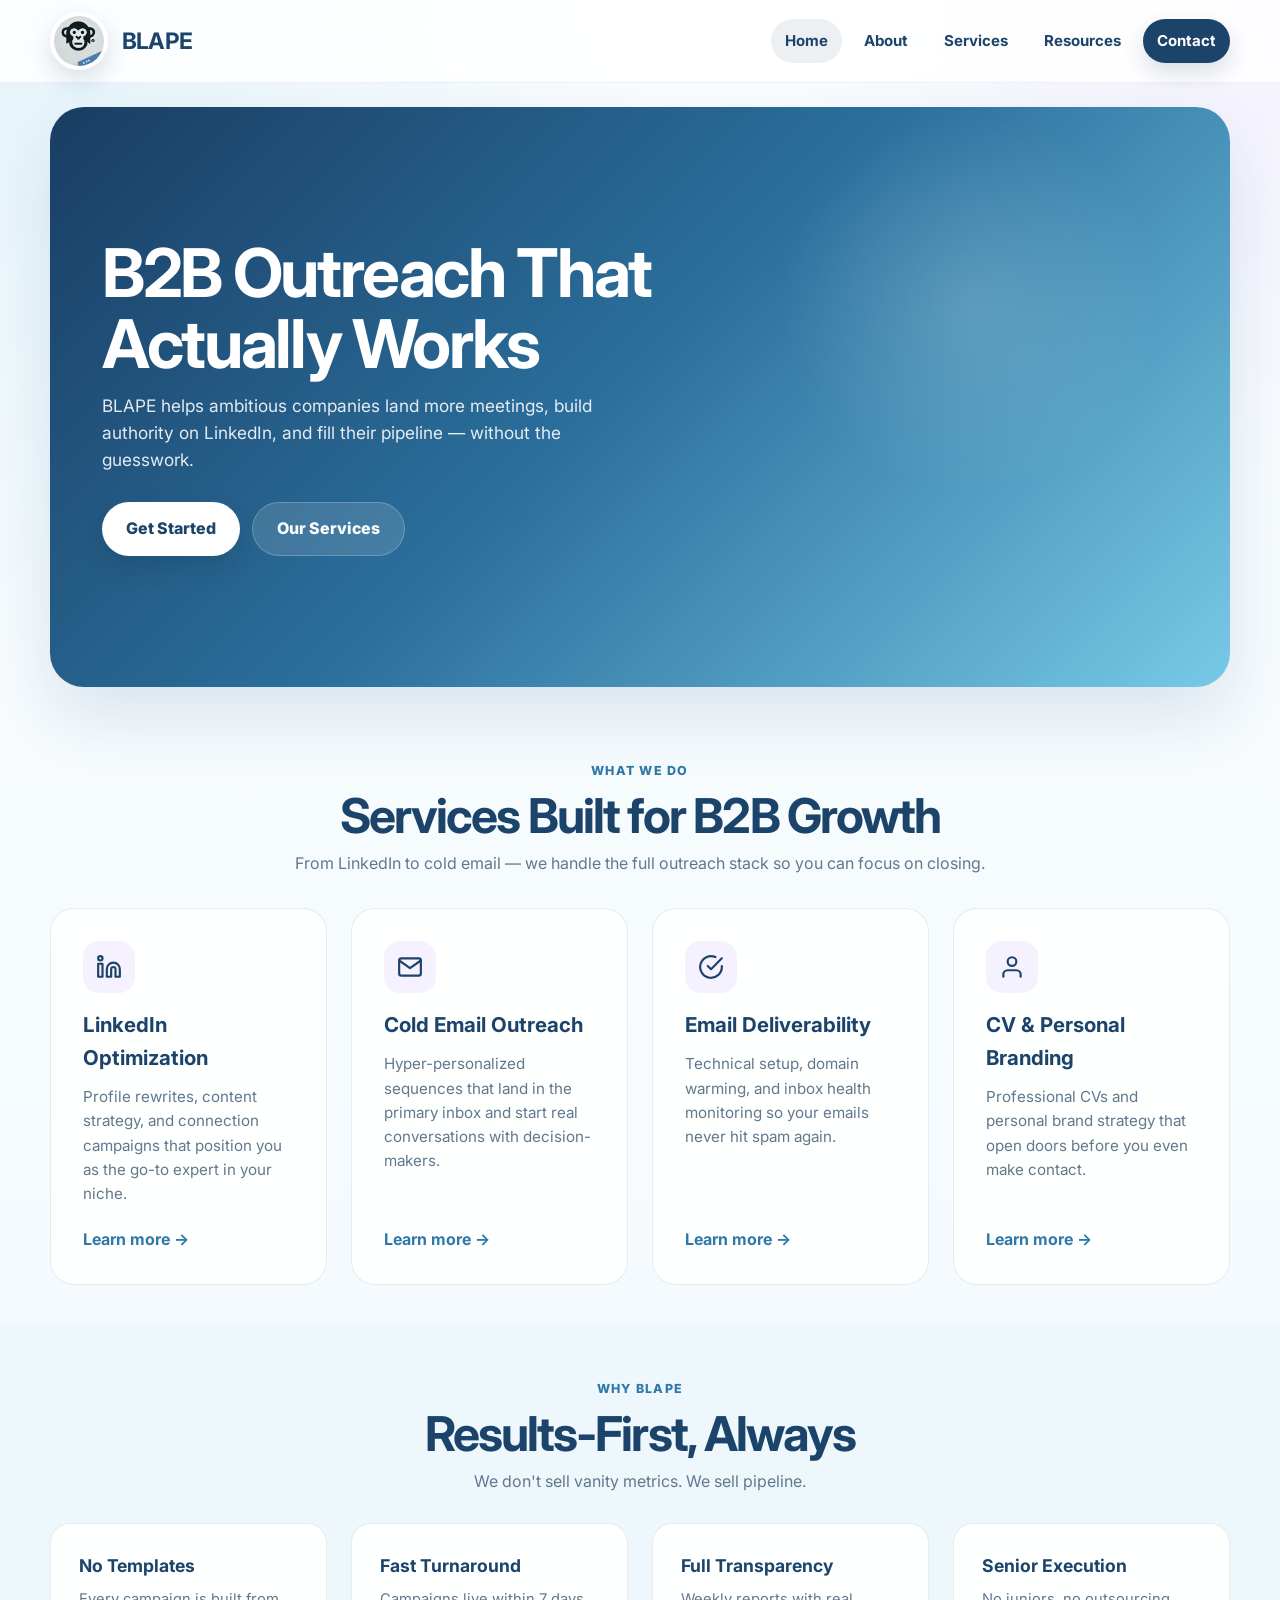
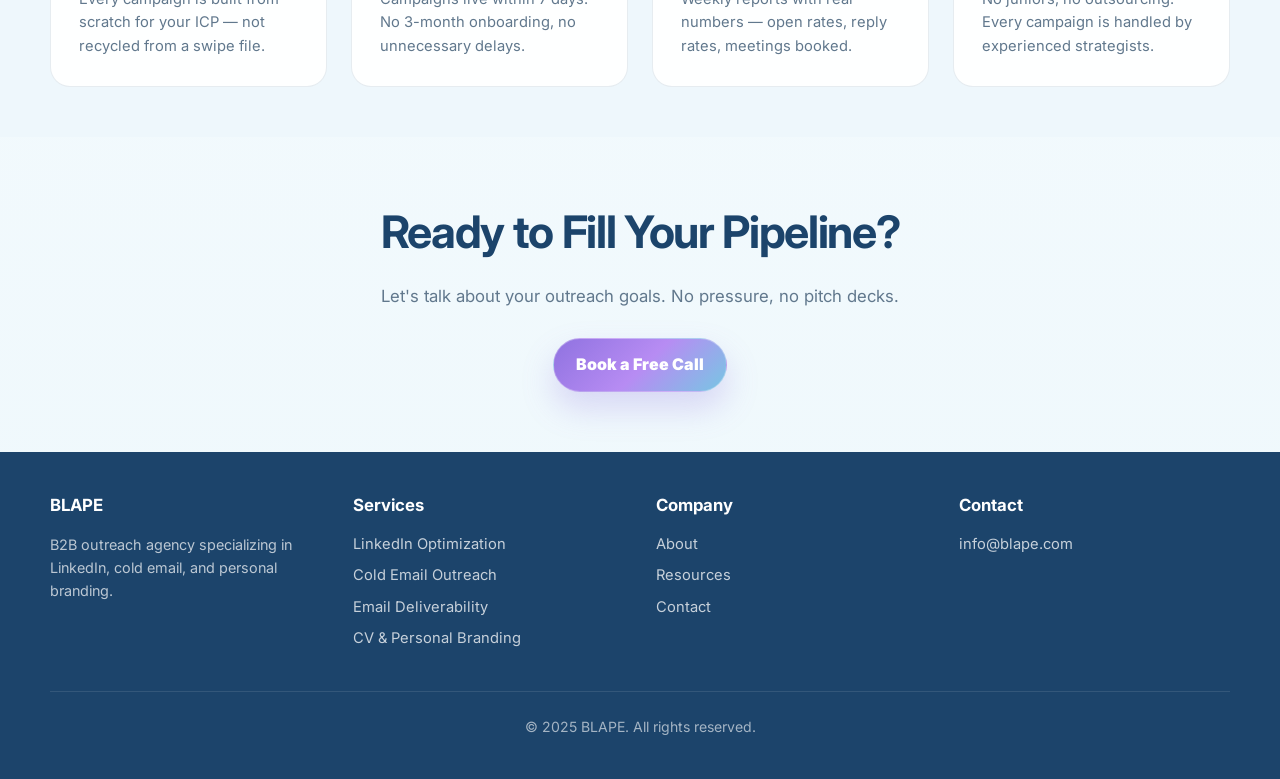
==== commit ff373ea7: "Update index.html" ====
--- a/index.html
+++ b/index.html
@@ -3,519 +3,193 @@
 <head>
   <meta charset="UTF-8" />
   <meta name="viewport" content="width=device-width, initial-scale=1.0" />
-  <title>BLAPE | LinkedIn, Cold Outreach & Email Deliverability Experts</title>
-  <meta name="description" content="Outreach, LinkedIn and deliverability systems for people and companies who need more replies, interviews and leads. Based in Europe." />
-  
-  <!-- Open Graph -->
-  <meta property="og:title" content="BLAPE | LinkedIn, Cold Outreach & Email Deliverability" />
-  <meta property="og:description" content="A small team fixing LinkedIn, cold outreach and email deliverability for people who want results." />
-  <meta property="og:type" content="website" />
-  <meta property="og:url" content="https://apecstudio.com/" />
-  
-  <!-- Twitter Card -->
-  <meta name="twitter:card" content="summary_large_image" />
-  <meta name="twitter:title" content="BLAPE | LinkedIn, Cold Outreach & Email Deliverability" />
-  <meta name="twitter:description" content="A small team fixing LinkedIn, cold outreach and email deliverability for people who want results." />
-  
-  <link rel="canonical" href="https://apecstudio.com/" />
+  <title>BLAPE | LinkedIn & B2B Outreach Agency</title>
+  <meta name="description" content="BLAPE helps B2B companies generate qualified leads through LinkedIn optimization, cold email outreach, and personal branding." />
   <link rel="preconnect" href="https://fonts.googleapis.com" />
   <link rel="preconnect" href="https://fonts.gstatic.com" crossorigin />
-  <link href="https://fonts.googleapis.com/css2?family=Inter:wght@400;500;600;700;800;900&family=Sora:wght@600;700&display=swap" rel="stylesheet" />
-  <link rel="stylesheet" href="/assets/css/styles.css" />
-
-  <!-- Schema: Organization -->
-  <script type="application/ld+json">
-  {
-    "@context": "https://schema.org",
-    "@type": "Organization",
-    "name": "BLAPE",
-    "url": "https://apecstudio.com",
-    "email": "info@apecstudio.com",
-    "description": "A small team fixing LinkedIn, cold outreach and email deliverability for people and companies who want results.",
-    "areaServed": "Europe",
-    "serviceType": ["LinkedIn Optimization", "Cold Email Outreach", "Email Deliverability", "CV Writing", "Personal Branding"]
-  }
-  </script>
+  <link href="https://fonts.googleapis.com/css2?family=Inter:wght@400;600;700;800;900&display=swap" rel="stylesheet" />
+  <link rel="stylesheet" href="assets/css/styles.css" />
 </head>
-
 <body>
-
-  <h1 class="seo-h1">BLAPE: LinkedIn, cold outreach and email deliverability experts for job seekers, founders and sales teams in Europe.</h1>
 
   <!-- HEADER -->
   <header class="site-header">
     <div class="container header-inner">
-      <a href="/" class="brand" aria-label="BLAPE home">
+      <a href="index.html" class="brand">
         <div class="logo-circle">
-          <img src="/blape-outreach-linkedin-branding.svg" alt="BLAPE logo" />
+          <img src="monkey-logo.png" alt="BLAPE Logo" />
         </div>
         <span>BLAPE</span>
       </a>
-      <nav class="nav" aria-label="Main navigation">
-        <a href="/about.html">About</a>
-        <a href="#services">Services</a>
-        <a href="/resources.html">Resources</a>
-        <a href="/contact.html">Contact</a>
-        <a href="/contact.html" class="nav-cta">Book a call</a>
+      <nav class="nav" id="nav-menu" aria-label="Main navigation">
+        <a href="index.html" class="active">Home</a>
+        <a href="about.html">About</a>
+        <a href="services/linkedin-optimization.html">Services</a>
+        <a href="resources.html">Resources</a>
+        <a href="contact.html" class="nav-cta">Contact</a>
       </nav>
     </div>
   </header>
 
-  <main>
-
-    <!-- HERO -->
-    <section class="hero" id="home">
-      <div class="container">
-        <div class="hero-shell">
-          <div class="hero-grid">
-            <div>
-              <div class="eyebrow-rotator anim-fadeup d1">
-                <div class="eyebrow-dot"></div>
-                <div class="eyebrow-track">
-                  <span class="eyebrow-item">CV getting ignored?</span>
-                  <span class="eyebrow-item">Leads not converting?</span>
-                  <span class="eyebrow-item">Cold emails landing in spam?</span>
-                  <span class="eyebrow-item">LinkedIn going nowhere?</span>
-                  <span class="eyebrow-item">No replies to outreach?</span>
-                </div>
-              </div>
-
-              <p class="hero-display-headline anim-fadeup d2">
-                Don't think<br />about it.<br />
-                <span class="accent">We'll fix it.</span>
-              </p>
-
-              <p class="hero-sub anim-fadeup d3">We fix LinkedIn, cold outreach and email deliverability problems for founders, sales teams and job seekers.</p>
-
-              <div class="hero-kicker anim-fadeup d4">Outreach. LinkedIn. Deliverability.</div>
-
-              <div class="hero-actions anim-fadeup d5">
-                <a href="/contact.html" class="btn btn-primary">Book a call</a>
-                <a href="mailto:info@apecstudio.com" class="btn btn-ghost-white">Email us</a>
-              </div>
-            </div>
-
-            <aside class="hero-card">
-              <div class="hero-profile">
-                <div class="logo-circle logo-circle--hero">
-                  <img src="/blape-outreach-linkedin-branding.svg" alt="BLAPE" />
-                </div>
-                <div>
-                  <strong>BLAPE</strong>
-                  <span>We fix what blocks results</span>
-                </div>
-              </div>
-              <div class="hero-points">
-                <div class="hero-point">
-                  <div class="icon-badge">
-                    <svg viewBox="0 0 24 24"><rect x="2" y="7" width="20" height="14" rx="2"/><path d="M16 7V5a2 2 0 0 0-2-2h-4a2 2 0 0 0-2 2v2"/></svg>
-                  </div>
-                  <div><b>Job search stuck?</b><span>We rebuild your LinkedIn, CV and professional positioning.</span></div>
-                </div>
-                <div class="hero-point">
-                  <div class="icon-badge">
-                    <svg viewBox="0 0 24 24"><circle cx="12" cy="12" r="10"/><circle cx="12" cy="12" r="6"/><circle cx="12" cy="12" r="2"/></svg>
-                  </div>
-                  <div><b>Leads not moving?</b><span>We set up targeting, copy and sequences that convert.</span></div>
-                </div>
-                <div class="hero-point">
-                  <div class="icon-badge">
-                    <svg viewBox="0 0 24 24"><path d="M12 22s8-4 8-10V5l-8-3-8 3v7c0 6 8 10 8 10z"/></svg>
-                  </div>
-                  <div><b>Emails in spam?</b><span>We fix DNS, warm-up and domain reputation.</span></div>
-                </div>
-              </div>
-            </aside>
-          </div>
-        </div>
-      </div>
-    </section>
-
-    <!-- THREE CORE SERVICES -->
-    <section class="tab-section" id="services">
-      <div class="container">
-        <div class="tab-shell">
-          <div class="tab-header">
-            <div class="section-kicker">Core Services</div>
-            <h2>Pick what needs fixing.</h2>
-            <p>Three systems. One outcome: more replies, interviews and leads.</p>
-            <div class="tab-nav" role="tablist">
-              <button class="tab-btn active" type="button" role="tab" aria-selected="true" data-tab-group="services" data-tab="linkedin">LinkedIn & CV</button>
-              <button class="tab-btn" type="button" role="tab" aria-selected="false" data-tab-group="services" data-tab="outreach">Cold Outreach</button>
-              <button class="tab-btn" type="button" role="tab" aria-selected="false" data-tab-group="services" data-tab="deliverability">Deliverability</button>
+  <!-- HERO -->
+  <section class="hero">
+    <div class="container">
+      <div class="hero-shell">
+        <div class="hero-grid">
+          <div class="hero-left anim-fadeup d1">
+            <h1>B2B Outreach That Actually Works</h1>
+            <p>BLAPE helps ambitious companies land more meetings, build authority on LinkedIn, and fill their pipeline — without the guesswork.</p>
+            <div class="btn-container">
+              <a href="contact.html" class="btn btn-primary">Get Started</a>
+              <a href="services/linkedin-optimization.html" class="btn btn-ghost-white">Our Services</a>
             </div>
           </div>
-
-          <div class="tab-panels">
-
-            <!-- LinkedIn & CV -->
-            <div class="tab-panel active" data-panel-group="services" data-panel="linkedin">
-              <div class="services-four">
-                <a href="/services/linkedin-optimization.html" class="svc-card">
-                  <div class="svc-icon"><svg viewBox="0 0 24 24"><path d="M20 21v-2a4 4 0 0 0-4-4H8a4 4 0 0 0-4 4v2"/><circle cx="12" cy="7" r="4"/></svg></div>
-                  <h4>LinkedIn Profile Optimization</h4>
-                  <div class="svc-hook">Profile ignored? Positioning is broken.</div>
-                  <ul class="svc-list">
-                    <li>Headline and About section rewrite</li>
-                    <li>Search visibility optimization</li>
-                    <li>Professional positioning aligned with your goal</li>
-                  </ul>
-                  <span class="mini-cta">Learn more &rarr;</span>
-                </a>
-
-                <a href="/services/cv-personal-branding.html" class="svc-card">
-                  <div class="svc-icon"><svg viewBox="0 0 24 24"><path d="M14 2H6a2 2 0 0 0-2 2v16a2 2 0 0 0 2 2h12a2 2 0 0 0 2-2V8z"/><polyline points="14 2 14 8 20 8"/></svg></div>
-                  <h4>CV & Personal Branding</h4>
-                  <div class="svc-hook">CV not getting past recruiters? It's the structure.</div>
-                  <ul class="svc-list">
-                    <li>Full CV rewrite for ATS and humans</li>
-                    <li>Clear professional story</li>
-                    <li>Positioned for the roles you want</li>
-                  </ul>
-                  <span class="mini-cta">Learn more &rarr;</span>
-                </a>
-              </div>
-            </div>
-
-            <!-- Cold Outreach -->
-            <div class="tab-panel" data-panel-group="services" data-panel="outreach">
-              <div class="services-four">
-                <a href="/services/cold-email-outreach.html" class="svc-card">
-                  <div class="svc-icon dark"><svg viewBox="0 0 24 24"><rect x="2" y="4" width="20" height="16" rx="2"/><polyline points="2,4 12,13 22,4"/></svg></div>
-                  <h4>Cold Email Outreach</h4>
-                  <div class="svc-hook">1-2% reply rate? Copy and targeting are wrong.</div>
-                  <ul class="svc-list">
-                    <li>ICP targeting and lead research</li>
-                    <li>Subject line and copy that gets opens</li>
-                    <li>Sequence and follow-up logic</li>
-                  </ul>
-                  <span class="mini-cta">Learn more &rarr;</span>
-                </a>
-
-                <a href="/services/cold-email-outreach.html" class="svc-card">
-                  <div class="svc-icon dark"><svg viewBox="0 0 24 24"><circle cx="18" cy="5" r="3"/><circle cx="6" cy="12" r="3"/><circle cx="18" cy="19" r="3"/><line x1="8.59" y1="13.51" x2="15.42" y2="17.49"/><line x1="15.41" y1="6.51" x2="8.59" y2="10.49"/></svg></div>
-                  <h4>LinkedIn Outreach Systems</h4>
-                  <div class="svc-hook">Connections ignored or flagged? Strategy is unsafe.</div>
-                  <ul class="svc-list">
-                    <li>Connection targeting by role and intent</li>
-                    <li>Safe sending cadence and limits</li>
-                    <li>Follow-up sequences that work</li>
-                  </ul>
-                  <span class="mini-cta">Learn more &rarr;</span>
-                </a>
-              </div>
-            </div>
-
-            <!-- Deliverability -->
-            <div class="tab-panel" data-panel-group="services" data-panel="deliverability">
-              <div class="services-four">
-                <a href="/services/email-deliverability.html" class="svc-card">
-                  <div class="svc-icon dark"><svg viewBox="0 0 24 24"><path d="M22 16.92v3a2 2 0 0 1-2.18 2 19.79 19.79 0 0 1-8.63-3.07A19.5 19.5 0 0 1 4.69 14 19.79 19.79 0 0 1 1.63 5.37 2 2 0 0 1 3.6 3h3a2 2 0 0 1 2 1.72c.127.96.361 1.903.7 2.81a2 2 0 0 1-.45 2.11L7.91 10.5a16 16 0 0 0 6 6l.94-.94a2 2 0 0 1 2.11-.45c.907.339 1.85.573 2.81.7A2 2 0 0 1 21.73 18z"/></svg></div>
-                  <h4>Email Deliverability & Infrastructure</h4>
-                  <div class="svc-hook">Emails in spam? DNS records are misconfigured.</div>
-                  <ul class="svc-list">
-                    <li>SPF, DKIM, DMARC setup and validation</li>
-                    <li>Domain warm-up and reputation recovery</li>
-                    <li>Google Workspace and Microsoft 365 integration</li>
-                  </ul>
-                  <span class="mini-cta">Learn more &rarr;</span>
-                </a>
-
-                <a href="/services/email-deliverability.html" class="svc-card">
-                  <div class="svc-icon dark"><svg viewBox="0 0 24 24"><rect x="3" y="3" width="18" height="18" rx="2"/><path d="M3 9h18"/><path d="M9 3v18"/></svg></div>
-                  <h4>Sender Reputation & Monitoring</h4>
-                  <div class="svc-hook">Need to know if your domain is trusted? We audit it.</div>
-                  <ul class="svc-list">
-                    <li>Reputation checks on all blacklists</li>
-                    <li>Spam trap and complaint monitoring</li>
-                    <li>Safe sending guidelines per domain</li>
-                  </ul>
-                  <span class="mini-cta">Learn more &rarr;</span>
-                </a>
-              </div>
-            </div>
-
-          </div>
-        </div>
-      </div>
-    </section>
-
-    <!-- WHO WE HELP -->
-    <section class="compact-about">
-      <div class="container">
-        <div class="about-compact-shell">
-          <div>
-            <div class="section-kicker">Who We Help</div>
-            <h2>Founders, job seekers, sales teams.</h2>
-            <p>People who are done guessing and ready to move forward. We don't do vague coaching. We diagnose the specific problem and fix it.</p>
-          </div>
-          <div class="about-mini-grid">
-            <div class="about-mini-card">
-              <h4>Job Seekers</h4>
-              <p>Your profile doesn't match what hiring managers filter for. We fix it in a week.</p>
-            </div>
-            <div class="about-mini-card">
-              <h4>Founders & Freelancers</h4>
-              <p>You need leads without learning another tool. We build the system and run it.</p>
-            </div>
-            <div class="about-mini-card">
-              <h4>Sales Teams</h4>
-              <p>Reply rates below 3% are a signal, not bad luck. We find what's broken and fix it.</p>
+          <div class="hero-right anim-fadeup d3">
+            <div class="logo-circle--hero">
+              <img src="monkey-logo.png" alt="BLAPE" />
             </div>
           </div>
         </div>
       </div>
-    </section>
+    </div>
+  </section>
 
-    <!-- CASE STUDY -->
-    <section class="case-study-section">
-      <div class="container">
-        <div class="case-study-shell">
-          <div class="case-study-inner">
-            <div>
-              <span class="case-study-kicker">Case Study</span>
-              <h2>1.4% to 9% reply rate in 4 weeks.</h2>
-              <p>A gym had been cold emailing lapsed members for 3 months. Opens were fine. Replies weren't. We found three problems: generic subject line, "we" instead of personal opening, and no DKIM configured. We rewrote the sequence and fixed DNS. Replies jumped in week one.</p>
-            </div>
-            <div class="case-study-stats">
-              <div class="stat-box">
-                <strong>1.4%</strong>
-                <span>Reply rate before</span>
-              </div>
-              <div class="stat-box">
-                <strong>9%</strong>
-                <span>Reply rate after</span>
-              </div>
-              <div class="stat-box">
-                <strong>4 weeks</strong>
-                <span>Time to results</span>
-              </div>
-              <div class="stat-box">
-                <strong>3 fixes</strong>
-                <span>DNS, subject, copy</span>
-              </div>
-            </div>
+  <!-- SERVICES -->
+  <section>
+    <div class="container">
+      <div class="section-head centered">
+        <span class="section-kicker">What We Do</span>
+        <h2>Services Built for B2B Growth</h2>
+        <p>From LinkedIn to cold email — we handle the full outreach stack so you can focus on closing.</p>
+      </div>
+      <div class="services-grid">
+
+        <div class="service-card anim-fadeup d1">
+          <div class="service-icon">
+            <svg width="26" height="26" viewBox="0 0 24 24" fill="none" stroke="#1c446b" stroke-width="2" stroke-linecap="round" stroke-linejoin="round">
+              <path d="M16 8a6 6 0 0 1 6 6v7h-4v-7a2 2 0 0 0-2-2 2 2 0 0 0-2 2v7h-4v-7a6 6 0 0 1 6-6z"/>
+              <rect x="2" y="9" width="4" height="12"/><circle cx="4" cy="4" r="2"/>
+            </svg>
           </div>
+          <h3>LinkedIn Optimization</h3>
+          <p>Profile rewrites, content strategy, and connection campaigns that position you as the go-to expert in your niche.</p>
+          <a href="services/linkedin-optimization.html" class="learn-more">Learn more &rarr;</a>
         </div>
+
+        <div class="service-card anim-fadeup d2">
+          <div class="service-icon">
+            <svg width="26" height="26" viewBox="0 0 24 24" fill="none" stroke="#1c446b" stroke-width="2" stroke-linecap="round" stroke-linejoin="round">
+              <path d="M4 4h16c1.1 0 2 .9 2 2v12c0 1.1-.9 2-2 2H4c-1.1 0-2-.9-2-2V6c0-1.1.9-2 2-2z"/>
+              <polyline points="22,6 12,13 2,6"/>
+            </svg>
+          </div>
+          <h3>Cold Email Outreach</h3>
+          <p>Hyper-personalized sequences that land in the primary inbox and start real conversations with decision-makers.</p>
+          <a href="services/cold-email-outreach.html" class="learn-more">Learn more &rarr;</a>
+        </div>
+
+        <div class="service-card anim-fadeup d3">
+          <div class="service-icon">
+            <svg width="26" height="26" viewBox="0 0 24 24" fill="none" stroke="#1c446b" stroke-width="2" stroke-linecap="round" stroke-linejoin="round">
+              <path d="M22 11.08V12a10 10 0 1 1-5.93-9.14"/><polyline points="22 4 12 14.01 9 11.01"/>
+            </svg>
+          </div>
+          <h3>Email Deliverability</h3>
+          <p>Technical setup, domain warming, and inbox health monitoring so your emails never hit spam again.</p>
+          <a href="services/email-deliverability.html" class="learn-more">Learn more &rarr;</a>
+        </div>
+
+        <div class="service-card anim-fadeup d4">
+          <div class="service-icon">
+            <svg width="26" height="26" viewBox="0 0 24 24" fill="none" stroke="#1c446b" stroke-width="2" stroke-linecap="round" stroke-linejoin="round">
+              <path d="M20 21v-2a4 4 0 0 0-4-4H8a4 4 0 0 0-4 4v2"/><circle cx="12" cy="7" r="4"/>
+            </svg>
+          </div>
+          <h3>CV &amp; Personal Branding</h3>
+          <p>Professional CVs and personal brand strategy that open doors before you even make contact.</p>
+          <a href="services/cv-personal-branding.html" class="learn-more">Learn more &rarr;</a>
+        </div>
+
       </div>
-    </section>
+    </div>
+  </section>
 
-    <!-- RESOURCES / GUIDES -->
-    <section class="courses-section">
-      <div class="container">
-        <div class="courses-shell">
-          <div class="courses-top">
-            <div>
-              <div class="section-kicker">Free Guides</div>
-              <h2>Learn the systems.</h2>
-              <p>Short guides you can use today. No fluff. No upsell.</p>
-            </div>
-          </div>
-
-          <div class="courses-grid">
-            <button class="course-card" type="button" data-course-open="dns">
-              <span class="course-tag">Email</span>
-              <h3>DNS & Deliverability</h3>
-              <p>SPF, DKIM, DMARC explained. Why emails land in spam and how to fix it.</p>
-              <div class="course-row">
-                <span class="course-price">Free</span>
-                <span class="course-cta">Open &rarr;</span>
-              </div>
-            </button>
-
-            <button class="course-card course-card--featured" type="button" data-course-open="warmup">
-              <span class="course-tag">Outreach</span>
-              <h3>Warm-up & Campaigns</h3>
-              <p>Safe sending, sequences, follow-ups. How to avoid burning your domain.</p>
-              <div class="course-row">
-                <span class="course-price">Free</span>
-                <span class="course-cta">Open &rarr;</span>
-              </div>
-            </button>
-
-            <button class="course-card" type="button" data-course-open="jobprep">
-              <span class="course-tag">Job Search</span>
-              <h3>LinkedIn, CV & Mindset</h3>
-              <p>Profile positioning, CV structure, interview prep. The full picture.</p>
-              <div class="course-row">
-                <span class="course-price">Free</span>
-                <span class="course-cta">Open &rarr;</span>
-              </div>
-            </button>
-          </div>
-
-          <p style="margin-top:28px; text-align:center; color:var(--muted); font-size:0.95rem;">
-            Want guides sent to you? <a href="/contact.html" style="color:var(--primary-2); font-weight:700; text-decoration:underline;">Subscribe to updates</a>
-          </p>
+  <!-- WHY BLAPE -->
+  <section style="background: var(--bg-soft); padding: 50px 0;">
+    <div class="container">
+      <div class="section-head centered">
+        <span class="section-kicker">Why BLAPE</span>
+        <h2>Results-First, Always</h2>
+        <p>We don't sell vanity metrics. We sell pipeline.</p>
+      </div>
+      <div class="features-grid">
+        <div class="feature-box anim-fadeup d1">
+          <h3>No Templates</h3>
+          <p>Every campaign is built from scratch for your ICP — not recycled from a swipe file.</p>
         </div>
-      </div>
-    </section>
-
-    <!-- BOOK A CALL -->
-    <section class="book-section" id="book">
-      <div class="container">
-        <div class="book-shell">
-          <div class="book-top">
-            <div class="book-left">
-              <div class="section-kicker" style="color:rgba(255,255,255,0.72);">Get Started</div>
-              <h2>Book a call or email us.</h2>
-              <p>20 minutes. We tell you what's wrong. You decide what to do next.</p>
-              <div class="book-reasons">
-                <div class="book-reason">
-                  <div class="book-reason-icon"><svg viewBox="0 0 24 24"><path d="M20 6 9 17l-5-5"/></svg></div>
-                  No pressure, no pitch
-                </div>
-                <div class="book-reason">
-                  <div class="book-reason-icon"><svg viewBox="0 0 24 24"><path d="M12 20h9"/><path d="M16.5 3.5a2.1 2.1 0 0 1 3 3L7 19l-4 1 1-4Z"/></svg></div>
-                  We diagnose for free
-                </div>
-                <div class="book-reason">
-                  <div class="book-reason-icon"><svg viewBox="0 0 24 24"><path d="M13 2 3 14h9l-1 8 10-12h-9l1-8z"/></svg></div>
-                  You own the decision
-                </div>
-              </div>
-              <div class="book-contact">
-                <a href="mailto:info@apecstudio.com" class="email-pill">Email: info@apecstudio.com</a>
-              </div>
-            </div>
-
-            <div class="book-right">
-              <div class="calendar-placeholder">
-                <div class="calendar-placeholder-icon">
-                  <svg viewBox="0 0 24 24"><rect x="3" y="4" width="18" height="18" rx="2"/><line x1="16" y1="2" x2="16" y2="6"/><line x1="8" y1="2" x2="8" y2="6"/><line x1="3" y1="10" x2="21" y2="10"/></svg>
-                </div>
-                <h4>Calendly or Cal.com</h4>
-                <p>Paste your booking embed here and this becomes a live calendar.</p>
-                <a href="mailto:info@apecstudio.com?subject=I%20want%20to%20book%20a%20call" class="btn btn-dark">Email to book</a>
-              </div>
-            </div>
-          </div>
+        <div class="feature-box anim-fadeup d2">
+          <h3>Fast Turnaround</h3>
+          <p>Campaigns live within 7 days. No 3-month onboarding, no unnecessary delays.</p>
         </div>
-      </div>
-    </section>
-
-    <!-- FINAL CTA -->
-    <section class="final-cta-section">
-      <div class="container">
-        <div class="final-cta-shell">
-          <div class="final-cta-inner">
-            <h2>Ready?</h2>
-            <p>Email or book a call. Either way, we'll take it from here.</p>
-            <div class="final-cta-actions">
-              <a href="/contact.html" class="btn btn-primary">Contact us</a>
-              <a href="mailto:info@apecstudio.com" class="btn btn-ghost-white">Email us</a>
-            </div>
-          </div>
+        <div class="feature-box anim-fadeup d3">
+          <h3>Full Transparency</h3>
+          <p>Weekly reports with real numbers — open rates, reply rates, meetings booked.</p>
         </div>
-      </div>
-    </section>
-
-    <!-- COURSE MODALS -->
-    <div class="course-modal" id="course-dns" aria-hidden="true">
-      <div class="course-modal-card" role="dialog" aria-modal="true" aria-labelledby="course-dns-title">
-        <button class="modal-close" type="button" data-course-close aria-label="Close">&times;</button>
-        <span class="course-tag">Email Guide</span>
-        <h3 id="course-dns-title">DNS & Deliverability</h3>
-        <p>For people who send cold emails and want to understand why messages land in spam, what DNS records actually do, and how to avoid breaking your domain reputation.</p>
-        <div class="course-detail-grid">
-          <div class="course-detail-box">
-            <b>What you learn</b>
-            <ul>
-              <li>SPF, DKIM, DMARC explained plainly</li>
-              <li>How domain reputation works</li>
-              <li>Pre-launch checklist</li>
-            </ul>
-          </div>
-          <div class="course-detail-box">
-            <b>What you get</b>
-            <ul>
-              <li>DNS setup checklist</li>
-              <li>Self-audit guide</li>
-              <li>Safe sending rules</li>
-            </ul>
-          </div>
-        </div>
-        <div class="modal-actions">
-          <a class="purple-pop" href="/resources.html">Get the full guide</a>
+        <div class="feature-box anim-fadeup d4">
+          <h3>Senior Execution</h3>
+          <p>No juniors, no outsourcing. Every campaign is handled by experienced strategists.</p>
         </div>
       </div>
     </div>
+  </section>
 
-    <div class="course-modal" id="course-warmup" aria-hidden="true">
-      <div class="course-modal-card" role="dialog" aria-modal="true" aria-labelledby="course-warmup-title">
-        <button class="modal-close" type="button" data-course-close aria-label="Close">&times;</button>
-        <span class="course-tag">Outreach Guide</span>
-        <h3 id="course-warmup-title">Warm-up & Campaigns</h3>
-        <p>For founders and teams who want to launch outreach without burning domains, over-sending, or writing random campaigns.</p>
-        <div class="course-detail-grid">
-          <div class="course-detail-box">
-            <b>What you learn</b>
-            <ul>
-              <li>Warm-up logic and safe volumes</li>
-              <li>Lead quality and structure</li>
-              <li>Follow-up timing</li>
-            </ul>
-          </div>
-          <div class="course-detail-box">
-            <b>What you get</b>
-            <ul>
-              <li>Campaign checklist</li>
-              <li>Sequence template</li>
-              <li>Scaling rules</li>
-            </ul>
-          </div>
+  <!-- CTA -->
+  <section style="padding: 60px 0; text-align: center;">
+    <div class="container">
+      <h2 style="color:var(--primary); font-size: clamp(1.8rem,4vw,2.8rem); margin-bottom:14px; letter-spacing:-0.03em;">
+        Ready to Fill Your Pipeline?
+      </h2>
+      <p style="color:var(--muted); margin-bottom:28px; font-size:1.05rem;">
+        Let's talk about your outreach goals. No pressure, no pitch decks.
+      </p>
+      <a href="contact.html" class="purple-pop">Book a Free Call</a>
+    </div>
+  </section>
+
+  <!-- FOOTER -->
+  <footer class="site-footer">
+    <div class="container">
+      <div class="footer-grid">
+        <div class="footer-col">
+          <h3>BLAPE</h3>
+          <p style="color:rgba(255,255,255,0.7); font-size:0.9rem; line-height:1.6;">
+            B2B outreach agency specializing in LinkedIn, cold email, and personal branding.
+          </p>
         </div>
-        <div class="modal-actions">
-          <a class="purple-pop" href="/resources.html">Get the full guide</a>
+        <div class="footer-col">
+          <h3>Services</h3>
+          <a href="services/linkedin-optimization.html">LinkedIn Optimization</a>
+          <a href="services/cold-email-outreach.html">Cold Email Outreach</a>
+          <a href="services/email-deliverability.html">Email Deliverability</a>
+          <a href="services/cv-personal-branding.html">CV &amp; Personal Branding</a>
+        </div>
+        <div class="footer-col">
+          <h3>Company</h3>
+          <a href="about.html">About</a>
+          <a href="resources.html">Resources</a>
+          <a href="contact.html">Contact</a>
+        </div>
+        <div class="footer-col">
+          <h3>Contact</h3>
+          <a href="mailto:info@blape.com">info@blape.com</a>
         </div>
       </div>
-    </div>
-
-    <div class="course-modal" id="course-jobprep" aria-hidden="true">
-      <div class="course-modal-card" role="dialog" aria-modal="true" aria-labelledby="course-jobprep-title">
-        <button class="modal-close" type="button" data-course-close aria-label="Close">&times;</button>
-        <span class="course-tag">Job Search Guide</span>
-        <h3 id="course-jobprep-title">LinkedIn, CV & Work Mindset</h3>
-        <p>For people who want their professional presence to look sharper, clearer and more credible before applying and interviewing.</p>
-        <div class="course-detail-grid">
-          <div class="course-detail-box">
-            <b>What you learn</b>
-            <ul>
-              <li>Clear positioning</li>
-              <li>What LinkedIn and CV must communicate</li>
-              <li>Interview preparation</li>
-            </ul>
-          </div>
-          <div class="course-detail-box">
-            <b>What you get</b>
-            <ul>
-              <li>Profile checklist</li>
-              <li>CV structure guide</li>
-              <li>Interview prompts</li>
-            </ul>
-          </div>
-        </div>
-        <div class="modal-actions">
-          <a class="purple-pop" href="/resources.html">Get the full guide</a>
-        </div>
-      </div>
-    </div>
-
-  </main>
-
-  <!-- FOOTER -->
-  <footer>
-    <div class="container footer-inner">
-      <span>&copy; 2026 BLAPE. All rights reserved.</span>
-      <div class="footer-links">
-        <a href="mailto:info@apecstudio.com">Contact</a>
-        <a href="/about.html">About</a>
-        <a href="/resources.html">Resources</a>
+      <div class="footer-bottom">
+        &copy; 2025 BLAPE. All rights reserved.
       </div>
     </div>
   </footer>
 
-  <script src="/assets/js/main.js"></script>
-
+  <script src="assets/js/main.js"></script>
 </body>
 </html>
--- a/assets/css/styles.css
+++ b/assets/css/styles.css
@@ -1,7 +1,3 @@
-/* ============================================================
-   BLAPE — Shared Stylesheet  |  assets/css/styles.css
-   ============================================================ */
-
 :root {
   --bg: #f7fbff;
   --bg-soft: #eef7fc;
@@ -34,7 +30,6 @@
   color: var(--text);
   line-height: 1.6;
   -webkit-font-smoothing: antialiased;
-  min-height: 100vh;
 }
 
 a { color: inherit; text-decoration: none; }
@@ -46,17 +41,6 @@
   margin: 0 auto;
 }
 
-.seo-h1 {
-  position: absolute;
-  width: 1px; height: 1px;
-  padding: 0; margin: -1px;
-  overflow: hidden;
-  clip: rect(0,0,0,0);
-  white-space: nowrap;
-  border: 0;
-}
-
-/* ANIMATIONS */
 @keyframes fadeUp {
   from { opacity: 0; transform: translateY(22px); }
   to   { opacity: 1; transform: translateY(0); }
@@ -66,9 +50,9 @@
   50%       { transform: translateY(-8px); }
 }
 @keyframes pulseRing {
-  0%   { box-shadow: 0 0 0 0 rgba(169,140,240,0.35); }
+  0%   { box-shadow: 0 0 0 0    rgba(169,140,240,0.35); }
   70%  { box-shadow: 0 0 0 12px rgba(169,140,240,0); }
-  100% { box-shadow: 0 0 0 0 rgba(169,140,240,0); }
+  100% { box-shadow: 0 0 0 0    rgba(169,140,240,0); }
 }
 @keyframes rotateFade {
   0%   { opacity: 0; transform: translateY(6px);  }
@@ -77,10 +61,6 @@
   34%  { opacity: 0; transform: translateY(-6px); }
   100% { opacity: 0; transform: translateY(-6px); }
 }
-@keyframes pageReveal {
-  from { opacity: 0; transform: translateY(12px); }
-  to   { opacity: 1; transform: translateY(0); }
-}
 
 .anim-fadeup { opacity: 0; animation: fadeUp 0.65s cubic-bezier(.22,.68,0,1.1) forwards; }
 .anim-fadeup.d1 { animation-delay: 0.05s; }
@@ -88,970 +68,294 @@
 .anim-fadeup.d3 { animation-delay: 0.25s; }
 .anim-fadeup.d4 { animation-delay: 0.35s; }
 .anim-fadeup.d5 { animation-delay: 0.45s; }
-.page-body { animation: pageReveal 0.5s ease forwards; }
 
 /* HEADER */
 .site-header {
-  position: sticky;
-  top: 0;
-  z-index: 1000;
+  position: sticky; top: 0; z-index: 1000;
   -webkit-backdrop-filter: blur(18px);
   backdrop-filter: blur(18px);
   background: rgba(255,255,255,0.84);
   border-bottom: 1px solid rgba(28,68,107,0.08);
 }
-
 .header-inner {
   min-height: var(--header-height);
-  display: flex;
-  align-items: center;
-  justify-content: space-between;
-  gap: 20px;
-}
-
+  display: flex; align-items: center;
+  justify-content: space-between; gap: 20px;
+}
 .brand {
-  display: flex;
-  align-items: center;
-  gap: 14px;
-  color: var(--primary);
-  font-weight: 900;
-  letter-spacing: -0.03em;
-  flex-shrink: 0;
-}
-
+  display: flex; align-items: center; gap: 14px;
+  color: var(--primary); font-weight: 900;
+  letter-spacing: -0.03em; flex-shrink: 0;
+}
 .logo-circle {
-  width: 58px; height: 58px;
-  border-radius: 50%;
-  background: #ffffff;
-  border: 4px solid #ffffff;
-  box-shadow: 0 10px 24px rgba(28,68,107,0.16), 0 0 0 1px rgba(28,68,107,0.06);
-  display: grid;
-  place-items: center;
-  overflow: hidden;
-  flex-shrink: 0;
+  width: 58px; height: 58px; border-radius: 50%;
+  background: #ffffff; border: 4px solid #ffffff;
+  box-shadow: 0 10px 24px rgba(28,68,107,0.16);
+  display: grid; place-items: center;
+  overflow: hidden; flex-shrink: 0;
   transition: box-shadow 0.25s ease, transform 0.25s ease;
 }
-
 .logo-circle:hover {
-  box-shadow: 0 14px 30px rgba(28,68,107,0.2), 0 0 0 1px rgba(28,68,107,0.08);
+  box-shadow: 0 14px 30px rgba(28,68,107,0.2);
   transform: translateY(-1px);
 }
-
 .logo-circle img {
-  width: 100%; height: 100%;
-  object-fit: cover;
-  object-position: center center;
-  display: block;
-  transform: scale(1.42);
-  transform-origin: center center;
-  border-radius: 50%;
-}
-
-.logo-circle--hero {
-  width: 82px; height: 82px;
-  background: #ffffff;
-  border: 6px solid #ffffff;
-  box-shadow: 0 14px 34px rgba(0,0,0,0.18), 0 0 0 1px rgba(255,255,255,0.22);
-  animation: pulseRing 3s ease-in-out infinite;
-}
-
+  width: 100%; height: 100%; object-fit: cover;
+  display: block; transform: scale(1.42);
+}
 .brand span {
-  display: block;
-  font-family: "Sora", "Inter", system-ui, sans-serif;
-  font-size: 1.42rem;
-  line-height: 1;
-  font-weight: 700;
-  letter-spacing: -0.035em;
-  color: var(--primary);
-  text-shadow: 0 2px 5px rgba(0,0,0,.05), 0 10px 24px rgba(28,68,107,.10);
-}
-
+  font-size: 1.42rem; font-weight: 700;
+  letter-spacing: -0.035em; color: var(--primary);
+}
 .nav {
-  display: flex;
-  align-items: center;
-  gap: 8px;
-  flex-wrap: wrap;
-  justify-content: flex-end;
-}
-
+  display: flex; align-items: center;
+  gap: 8px; flex-wrap: wrap; justify-content: flex-end;
+}
 .nav a {
-  padding: 10px 14px;
-  border-radius: 999px;
-  font-weight: 700;
-  font-size: 0.94rem;
-  color: var(--primary);
-  transition: 0.22s ease;
-}
-
+  padding: 10px 14px; border-radius: 999px;
+  font-weight: 700; font-size: 0.94rem;
+  color: var(--primary); transition: 0.22s ease;
+}
 .nav a:hover { background: rgba(114,199,229,0.12); }
-.nav a.active-page { background: rgba(28,68,107,0.08); }
-
+.nav a.active { background: rgba(28,68,107,0.08); }
 .nav .nav-cta {
-  background: var(--primary);
-  color: white;
-  border: 1px solid rgba(28,68,107,0.14);
+  background: var(--primary); color: white;
   box-shadow: 0 10px 22px rgba(28,68,107,0.16);
 }
-
 .nav .nav-cta:hover { background: #17395c; }
 
 /* BUTTONS */
 .btn {
-  display: inline-flex;
+  display: inline-flex; align-items: center;
+  justify-content: center; gap: 10px;
+  min-height: 54px; padding: 0 24px;
+  border-radius: 999px; font-weight: 800;
+  border: none; cursor: pointer;
+  transition: transform 0.22s ease, box-shadow 0.22s ease;
+  text-decoration: none; white-space: nowrap;
+}
+.btn:hover { transform: translateY(-2px); }
+.btn-primary {
+  background: white; color: var(--primary);
+  box-shadow: 0 12px 24px rgba(0,0,0,0.1);
+}
+.btn-ghost-white {
+  background: rgba(255,255,255,0.13); color: white;
+  border: 1px solid rgba(255,255,255,0.22);
+}
+.btn-dark {
+  background: var(--primary); color: white;
+  box-shadow: 0 14px 26px rgba(28,68,107,0.2);
+}
+.btn-dark:hover { background: #17385a; }
+.btn-outline {
+  background: transparent; color: var(--primary);
+  border: 2px solid rgba(28,68,107,0.18);
+}
+.purple-pop {
+  display: inline-flex; align-items: center;
+  justify-content: center; min-height: 54px;
+  padding: 0 22px; border-radius: 999px;
+  background: linear-gradient(135deg, #8f72e0 0%, #b78cf3 52%, #77c7e3 100%);
+  color: white; font-weight: 900;
+  box-shadow: 0 16px 32px rgba(143,114,224,0.26);
+  border: 1px solid rgba(255,255,255,0.3);
+  transition: transform 0.22s ease, box-shadow 0.22s ease;
+  text-decoration: none;
+}
+.purple-pop:hover { transform: translateY(-2px); }
+
+/* HERO */
+.hero { padding: 24px 0 30px; }
+.hero-shell {
+  position: relative; overflow: hidden;
+  border-radius: var(--radius-xl);
+  background:
+    radial-gradient(circle at 78% 34%, rgba(255,255,255,0.14), transparent 19%),
+    linear-gradient(135deg, #193d63 0%, #2b6f9c 48%, #77cae7 100%);
+  box-shadow: var(--shadow-strong); isolation: isolate;
+}
+.hero-grid {
+  position: relative; z-index: 1;
+  display: grid; grid-template-columns: 1.08fr 0.92fr;
+  gap: 30px; align-items: center;
+  min-height: 580px; padding: 54px 52px;
+}
+.hero-left h1 {
+  color: white;
+  font-size: clamp(2.8rem, 6vw, 4.2rem);
+  line-height: 1.05; margin-bottom: 14px;
+  letter-spacing: -0.035em;
+}
+.hero-left p {
+  color: rgba(255,255,255,0.88);
+  font-size: 1.08rem; line-height: 1.55;
+  margin-bottom: 28px; max-width: 48ch;
+}
+.hero-left .btn-container {
+  display: flex; gap: 12px;
+  align-items: center; flex-wrap: wrap;
+}
+.hero-right {
+  display: flex; justify-content: center;
   align-items: center;
-  justify-content: center;
-  gap: 10px;
-  min-height: 54px;
-  padding: 0 24px;
-  border-radius: 999px;
-  font-weight: 800;
-  border: none;
-  transition: transform 0.22s ease, box-shadow 0.22s ease, background 0.22s ease;
-  cursor: pointer;
-  white-space: nowrap;
-  text-decoration: none;
-}
-
-.btn:hover { transform: translateY(-2px); }
-
-.btn-primary { background: white; color: var(--primary); box-shadow: 0 12px 24px rgba(0,0,0,0.1); }
-.btn-primary:hover { background: #fbf8ff; box-shadow: 0 16px 32px rgba(0,0,0,0.13); }
-.btn-ghost-white { background: rgba(255,255,255,0.13); color: white; border: 1px solid rgba(255,255,255,0.22); }
-.btn-ghost-white:hover { background: rgba(255,255,255,0.2); }
-.btn-dark { background: var(--primary); color: white; box-shadow: 0 14px 26px rgba(28,68,107,0.2); }
-.btn-dark:hover { background: #17385a; }
-
-/* SECTION UTILITIES */
+  animation: floatCard 4s ease-in-out infinite;
+}
+.logo-circle--hero {
+  width: 120px; height: 120px;
+  border-radius: 50%; background: #ffffff;
+  border: 6px solid #ffffff;
+  box-shadow: 0 14px 34px rgba(0,0,0,0.18);
+  display: grid; place-items: center;
+  overflow: hidden;
+  animation: pulseRing 3s ease-in-out infinite;
+}
+.logo-circle--hero img {
+  width: 100%; height: 100%; object-fit: cover;
+  transform: scale(1.42);
+}
+
+/* SECTIONS */
 section { padding: 40px 0; }
 .section-head { max-width: 760px; margin: 0 auto 28px; }
 .section-head.centered { text-align: center; }
-.section-head.centered p { margin: 0 auto; }
-
 .section-kicker {
-  display: inline-block;
-  font-size: 0.78rem;
-  font-weight: 800;
-  letter-spacing: 0.1em;
-  text-transform: uppercase;
-  color: var(--primary-2);
+  display: inline-block; font-size: 0.78rem;
+  font-weight: 800; letter-spacing: 0.1em;
+  text-transform: uppercase; color: var(--primary-2);
   margin-bottom: 10px;
 }
-
-.section-head h2, .tab-header h2, .compact-about h2, .book-left h2 {
+.section-head h2 {
   color: var(--primary);
   font-size: clamp(2rem, 4vw, 3rem);
-  letter-spacing: -0.04em;
-  line-height: 1.04;
+  letter-spacing: -0.04em; line-height: 1.04;
   margin-bottom: 10px;
 }
-
-.section-head p, .tab-header p, .compact-about p {
-  color: var(--muted);
-  font-size: 1rem;
-  max-width: 52ch;
-}
-
-/* PAGE BAND (top hero strip for inner pages) */
-.page-band { padding: 48px 0 32px; }
-
-.page-band-inner {
-  border-radius: var(--radius-xl);
-  background: linear-gradient(135deg, #193d63 0%, #2b6f9c 55%, #77cae7 100%);
-  padding: 44px 52px;
-  position: relative;
-  overflow: hidden;
-}
-
-.page-band-inner::before {
-  content: "";
-  position: absolute;
-  width: 500px; height: 500px;
-  border-radius: 50%;
-  background: radial-gradient(circle, rgba(255,255,255,0.08) 0%, transparent 70%);
-  right: -100px; top: -100px;
-  pointer-events: none;
-}
-
-.page-band-kicker {
-  font-size: 0.78rem;
-  font-weight: 800;
-  letter-spacing: 0.1em;
-  text-transform: uppercase;
-  color: rgba(255,255,255,0.6);
+.section-head p { color: var(--muted); font-size: 1rem; }
+
+/* SERVICES GRID */
+.services-grid {
+  display: grid;
+  grid-template-columns: repeat(auto-fit, minmax(260px, 1fr));
+  gap: 24px; margin-top: 32px;
+}
+.service-card {
+  padding: 32px; border-radius: 24px;
+  background: var(--surface); border: 1px solid var(--line);
+  transition: all 0.3s ease; display: flex; flex-direction: column;
+}
+.service-card:hover {
+  transform: translateY(-6px);
+  box-shadow: var(--shadow);
+}
+.service-icon {
+  width: 52px; height: 52px;
+  background: rgba(169,140,240,0.12);
+  border-radius: 16px; display: grid;
+  place-items: center; margin-bottom: 16px;
+}
+.service-card h3 {
+  color: var(--primary); font-size: 1.28rem;
   margin-bottom: 10px;
-  display: block;
-}
-
-.page-band-inner h1 {
-  color: white;
-  font-size: clamp(2.2rem, 5vw, 3.6rem);
-  letter-spacing: -0.05em;
-  line-height: 1;
-  margin-bottom: 12px;
-  max-width: 18ch;
-}
-
-.page-band-inner h1 .accent {
-  display: inline-block;
-  background: linear-gradient(135deg, #d8c3ff 0%, #b78cf3 48%, #efe7ff 100%);
-  -webkit-background-clip: text;
-  -webkit-text-fill-color: transparent;
-}
-
-.page-band-inner p {
-  color: rgba(255,255,255,0.78);
-  font-size: 1rem;
-  max-width: 46ch;
-}
-
-/* TABS */
-.tab-section { padding: 0 0 40px; }
-
-.tab-shell {
-  border-radius: var(--radius-xl);
-  background: linear-gradient(180deg, #f4f9fd 0%, #edf5fb 100%);
-  border: 1px solid rgba(28,68,107,0.07);
-  box-shadow: 0 20px 50px rgba(28,68,107,0.06);
-  overflow: hidden;
-}
-
-.tab-header { padding: 34px 42px 0; }
-
-.tab-nav {
-  display: inline-flex;
-  gap: 4px;
-  background: rgba(28,68,107,0.07);
-  border-radius: 999px;
-  padding: 5px;
-  margin-top: 20px;
-  flex-wrap: wrap;
-}
-
-.tab-btn {
-  padding: 10px 22px;
-  border-radius: 999px;
-  border: none;
-  font-weight: 700;
-  font-size: 0.92rem;
-  cursor: pointer;
-  color: var(--muted);
-  background: transparent;
-  transition: all 0.22s ease;
-}
-
-.tab-btn.active { background: white; color: var(--primary); box-shadow: 0 4px 14px rgba(28,68,107,0.1); }
-.tab-btn:hover:not(.active) { color: var(--primary); background: rgba(255,255,255,0.5); }
-.tab-panels { padding: 26px 42px 36px; }
-.tab-panel { display: none; }
-.tab-panel.active { display: block; }
-
-/* AUDIENCE CARDS */
-.audience-cards {
+}
+.service-card p {
+  color: var(--muted); font-size: 0.95rem;
+  margin-bottom: 20px; flex-grow: 1;
+}
+.service-card .learn-more {
+  color: var(--primary-2); font-weight: 700;
+  display: inline-flex; align-items: center;
+  gap: 6px; transition: gap 0.22s ease;
+}
+.service-card .learn-more:hover { gap: 12px; }
+
+/* PAGE HERO */
+.page-hero {
+  padding: 60px 0 40px;
+  border-bottom: 1px solid var(--line);
+}
+.page-hero h1 {
+  color: var(--primary);
+  font-size: clamp(2rem, 4vw, 3rem);
+  letter-spacing: -0.04em; margin-bottom: 16px;
+}
+.page-hero p {
+  color: var(--muted); font-size: 1.05rem; max-width: 60ch;
+}
+
+/* FEATURES GRID */
+.features-grid {
   display: grid;
-  grid-template-columns: repeat(2, minmax(0,1fr));
-  gap: 20px;
-  margin-top: 4px;
-}
-
-.aud-card {
-  padding: 28px 26px;
-  background: white;
-  border: 1px solid rgba(28,68,107,0.07);
-  border-radius: 20px;
-  box-shadow: 0 8px 22px rgba(28,68,107,0.06);
-  transition: transform 0.22s ease, box-shadow 0.22s ease;
-}
-
-.aud-card:hover { transform: translateY(-4px); box-shadow: 0 16px 32px rgba(28,68,107,0.1); }
-
-.aud-icon {
-  width: 42px; height: 42px;
-  border-radius: 14px;
+  grid-template-columns: repeat(auto-fit, minmax(240px, 1fr));
+  gap: 24px; margin-top: 28px;
+}
+.feature-box {
+  padding: 28px; border-radius: 20px;
+  background: var(--surface); border: 1px solid var(--line);
+}
+.feature-box h3 {
+  color: var(--primary); font-size: 1.1rem; margin-bottom: 8px;
+}
+.feature-box p { color: var(--muted); font-size: 0.92rem; }
+
+/* CONTACT FORM */
+.contact-form {
+  max-width: 680px; margin: 32px auto 0;
+  padding: 40px; border-radius: 24px;
+  background: var(--surface); border: 1px solid var(--line);
+}
+.form-group { margin-bottom: 24px; }
+.form-group label {
+  display: block; color: var(--text);
+  font-weight: 700; margin-bottom: 8px;
+}
+.form-group input,
+.form-group textarea {
+  width: 100%; padding: 12px 16px;
+  border-radius: 12px; border: 1px solid var(--line);
+  background: transparent; color: var(--text);
+  font-size: 0.95rem; transition: border-color 0.22s ease;
+}
+.form-group input:focus,
+.form-group textarea:focus {
+  outline: none; border-color: var(--primary-2);
+}
+.form-group textarea { resize: vertical; min-height: 140px; }
+
+/* FOOTER */
+.site-footer {
+  background: var(--primary); color: white;
+  padding: 40px 0;
+}
+.footer-grid {
   display: grid;
-  place-items: center;
-  margin-bottom: 14px;
-  background: linear-gradient(180deg, rgba(114,199,229,0.18), rgba(183,140,243,0.12));
-  border: 1px solid rgba(28,68,107,0.08);
-  color: var(--primary);
-}
-
-.aud-card h4 { color: var(--primary); font-size: 0.98rem; font-weight: 800; letter-spacing: -0.02em; margin-bottom: 10px; }
-
-.aud-hook {
-  margin-bottom: 12px;
-  padding: 10px 13px;
-  background: rgba(28,68,107,0.04);
-  border-left: 3px solid var(--primary-2);
-  border-radius: 0 10px 10px 0;
-  color: var(--primary);
-  font-size: 0.86rem;
-  font-weight: 700;
-  line-height: 1.4;
-}
-
-.aud-list { list-style: none; padding: 0; margin: 0; display: grid; gap: 7px; }
-
-.aud-list li {
-  display: flex;
-  gap: 9px;
-  align-items: flex-start;
-  color: #426074;
-  font-size: 0.88rem;
-  line-height: 1.45;
-}
-
-.aud-list li::before { content: "\2013"; color: var(--primary-2); font-weight: 700; flex-shrink: 0; margin-top: 1px; }
-
-/* SERVICE CARDS */
-.services-four { display: grid; grid-template-columns: repeat(2, minmax(0,1fr)); gap: 20px; margin-top: 4px; }
-.services-three { display: grid; grid-template-columns: repeat(3, minmax(0,1fr)); gap: 16px; margin-top: 4px; }
-
-.svc-card {
-  padding: 28px 26px;
-  background: white;
-  border: 1px solid rgba(28,68,107,0.07);
-  border-radius: 20px;
-  box-shadow: 0 8px 22px rgba(28,68,107,0.06);
-  transition: transform 0.22s ease, box-shadow 0.22s ease;
-  display: block;
-  text-decoration: none;
-}
-
-.svc-card:hover { transform: translateY(-4px); box-shadow: 0 16px 32px rgba(28,68,107,0.1); }
-
-.svc-icon {
-  width: 42px; height: 42px;
-  border-radius: 14px;
-  display: grid;
-  place-items: center;
-  margin-bottom: 14px;
-  background: linear-gradient(180deg, rgba(114,199,229,0.18), rgba(183,140,243,0.12));
-  border: 1px solid rgba(28,68,107,0.08);
-  color: var(--primary);
-}
-
-.svc-icon.dark {
-  background: linear-gradient(180deg, rgba(28,68,107,0.1), rgba(28,68,107,0.06));
-  border: 1px solid rgba(28,68,107,0.1);
-}
-
-.svc-card h4 { color: var(--primary); font-size: 0.98rem; font-weight: 800; letter-spacing: -0.02em; margin-bottom: 10px; }
-
-.svc-hook {
-  margin-bottom: 12px;
-  padding: 10px 13px;
-  background: rgba(28,68,107,0.04);
-  border-left: 3px solid var(--primary-2);
-  border-radius: 0 10px 10px 0;
-  color: var(--primary);
-  font-size: 0.86rem;
-  font-weight: 700;
-  line-height: 1.4;
-}
-
-.svc-list, .service-list { list-style: none; padding: 0; margin: 0; display: grid; gap: 7px; }
-.service-list { margin-top: 14px; }
-
-.svc-list li, .service-list li {
-  display: flex;
-  gap: 9px;
-  align-items: flex-start;
-  color: #426074;
-  font-size: 0.88rem;
-  line-height: 1.45;
-}
-
-.svc-list li::before { content: "\2013"; color: var(--primary-2); font-weight: 700; flex-shrink: 0; margin-top: 1px; }
-.service-list li::before { content: "\2713"; color: var(--accent-strong); font-weight: 900; line-height: 1.2; margin-top: 1px; flex-shrink: 0; }
-
-.svc-card p { color: var(--muted); font-size: 0.88rem; line-height: 1.5; }
-
-.mini-price { display: inline-flex; margin-top: 14px; padding: 7px 10px; border-radius: 999px; background: rgba(28,68,107,0.08); color: var(--primary); font-size: 0.78rem; font-weight: 800; }
-.price-note { display: block; margin-top: 6px; font-size: 0.78rem; color: var(--muted); font-style: italic; }
-.mini-cta { display: inline-flex; margin-top: 16px; color: var(--primary); font-size: 0.88rem; font-weight: 800; }
-
-/* ABOUT MINI GRID */
-.about-mini-grid { display: grid; grid-template-columns: repeat(3, minmax(0,1fr)); gap: 16px; margin-top: 4px; }
-
-.about-mini-card {
-  padding: 22px 20px;
-  background: white;
-  border: 1px solid rgba(28,68,107,0.07);
-  border-radius: 20px;
-  box-shadow: 0 8px 22px rgba(28,68,107,0.06);
-}
-
-.about-mini-card h4 { color: var(--primary); font-size: 1rem; letter-spacing: -0.02em; margin-bottom: 6px; }
-.about-mini-card p { color: var(--muted); font-size: 0.88rem; line-height: 1.5; }
-
-.about-mini-card strong {
-  display: block;
-  color: var(--primary);
-  font-size: 1.35rem;
-  letter-spacing: -0.04em;
-  line-height: 1.1;
-  margin-bottom: 6px;
-}
-
-/* COMPACT ABOUT */
-.compact-about { padding: 0 0 40px; }
-
-.about-compact-shell {
-  border-radius: var(--radius-xl);
-  background:
-    radial-gradient(circle at top right, rgba(183,140,243,0.08), transparent 28%),
-    linear-gradient(180deg, rgba(255,255,255,0.96), rgba(247,252,255,0.92));
-  border: 1px solid rgba(28,68,107,0.07);
-  box-shadow: 0 20px 50px rgba(28,68,107,0.06);
-  padding: 34px 42px;
-}
-
-.about-compact-top {
-  display: flex;
-  justify-content: space-between;
-  gap: 24px;
-  align-items: flex-end;
-  margin-bottom: 24px;
-}
-
-/* CASE STUDY */
-.case-study-section { padding: 0 0 40px; }
-
-.case-study-shell {
-  border-radius: var(--radius-xl);
-  background: linear-gradient(135deg, #193d63 0%, #2b6f9c 55%, #4ba8cc 100%);
-  box-shadow: var(--shadow-strong);
-  padding: 44px 52px;
-  position: relative;
-  overflow: hidden;
-}
-
-.case-study-shell::before {
-  content: "";
-  position: absolute;
-  width: 500px; height: 500px;
-  border-radius: 50%;
-  background: radial-gradient(circle, rgba(255,255,255,0.08) 0%, transparent 70%);
-  right: -100px; top: -100px;
-  pointer-events: none;
-}
-
-.case-study-inner {
-  position: relative;
-  z-index: 1;
-  display: grid;
-  grid-template-columns: 1.1fr 0.9fr;
-  gap: 48px;
-  align-items: center;
-}
-
-.case-study-kicker {
-  display: inline-block;
-  font-size: 0.78rem;
-  font-weight: 800;
-  letter-spacing: 0.1em;
-  text-transform: uppercase;
-  color: rgba(255,255,255,0.6);
-  margin-bottom: 12px;
-}
-
-.case-study-shell h2 { color: white; font-size: clamp(1.8rem, 3.5vw, 2.6rem); letter-spacing: -0.04em; line-height: 1.06; margin-bottom: 16px; max-width: 16ch; }
-.case-study-shell p { color: rgba(255,255,255,0.8); font-size: 0.98rem; line-height: 1.6; max-width: 48ch; }
-
-.case-study-stats { display: grid; grid-template-columns: 1fr 1fr; gap: 16px; }
-
-.stat-box {
-  padding: 22px 20px;
-  background: rgba(255,255,255,0.1);
-  border: 1px solid rgba(255,255,255,0.16);
-  border-radius: 20px;
-  backdrop-filter: blur(8px);
-  -webkit-backdrop-filter: blur(8px);
-  transition: background 0.2s ease;
-}
-
-.stat-box:hover { background: rgba(255,255,255,0.16); }
-.stat-box strong { display: block; color: white; font-size: 2rem; font-weight: 900; letter-spacing: -0.05em; line-height: 1; margin-bottom: 6px; }
-.stat-box span { color: rgba(255,255,255,0.72); font-size: 0.84rem; line-height: 1.4; }
-
-/* COURSES */
-.courses-section { padding: 0 0 40px; }
-
-.courses-shell {
-  border-radius: var(--radius-xl);
-  background: linear-gradient(180deg, #f4f9fd 0%, #edf5fb 100%);
-  border: 1px solid rgba(28,68,107,0.07);
-  box-shadow: 0 20px 50px rgba(28,68,107,0.06);
-  padding: 34px 42px 38px;
-}
-
-.courses-top { display: flex; justify-content: space-between; gap: 24px; align-items: flex-end; margin-bottom: 24px; }
-.courses-top h2 { color: var(--primary); font-size: clamp(2rem, 4vw, 2.8rem); letter-spacing: -0.04em; line-height: 1.04; margin-bottom: 8px; }
-.courses-top p { color: var(--muted); font-size: 1rem; max-width: 44ch; }
-
-.courses-lead-note {
-  display: inline-flex;
-  align-items: center;
-  gap: 8px;
-  margin-bottom: 22px;
-  padding: 10px 16px;
-  border-radius: 12px;
-  background: rgba(143,114,224,0.08);
-  border: 1px solid rgba(143,114,224,0.14);
-  color: var(--accent-strong);
-  font-size: 0.88rem;
-  font-weight: 700;
-}
-
-.courses-grid { display: grid; grid-template-columns: repeat(3, minmax(0,1fr)); gap: 16px; margin-top: 4px; }
-
-.course-card {
-  padding: 22px 20px;
-  background: white;
-  border: 1px solid rgba(28,68,107,0.07);
-  border-radius: 20px;
-  box-shadow: 0 8px 22px rgba(28,68,107,0.06);
-  transition: transform 0.22s ease, box-shadow 0.22s ease;
-  display: block;
-  min-height: 100%;
-  cursor: pointer;
-  text-align: left;
-  width: 100%;
-  font: inherit;
-}
-
-.course-card:hover { transform: translateY(-4px); box-shadow: 0 16px 32px rgba(28,68,107,0.1); }
-.course-card h3 { color: var(--primary); font-size: 1rem; letter-spacing: -0.02em; margin-bottom: 6px; }
-.course-card p { color: var(--muted); font-size: 0.88rem; line-height: 1.5; margin-bottom: 8px; }
-
-.course-tag { display: inline-flex; margin-bottom: 10px; padding: 6px 10px; border-radius: 999px; background: rgba(28,68,107,0.08); color: var(--primary); font-size: 0.76rem; font-weight: 800; }
-
-.course-card--featured {
-  background:
-    radial-gradient(circle at top right, rgba(119,199,227,0.14), transparent 34%),
-    linear-gradient(180deg, rgba(255,255,255,0.98), rgba(247,252,255,0.96));
-  border-color: rgba(47,121,168,0.14);
-  box-shadow: 0 14px 30px rgba(28,68,107,0.08);
-}
-
-.course-row { display: flex; align-items: center; justify-content: space-between; gap: 12px; margin-top: 16px; }
-.course-price { color: var(--primary); font-weight: 900; letter-spacing: -0.03em; white-space: nowrap; }
-.course-cta { display: inline-flex; color: var(--primary); font-size: 0.88rem; font-weight: 800; }
-
-/* COURSE MODALS */
-.course-modal {
-  position: fixed;
-  inset: 0;
-  z-index: 2000;
-  display: none;
-  align-items: center;
-  justify-content: center;
-  padding: 22px;
-  background: rgba(9,29,48,0.54);
-  backdrop-filter: blur(12px);
-  -webkit-backdrop-filter: blur(12px);
-}
-
-.course-modal.active { display: flex; }
-
-.course-modal-card {
-  position: relative;
-  width: min(760px, 100%);
-  max-height: min(86vh, 760px);
-  overflow: auto;
-  border-radius: 30px;
-  background:
-    radial-gradient(circle at top right, rgba(169,140,240,0.22), transparent 30%),
-    linear-gradient(180deg, #ffffff 0%, #f7fbff 100%);
-  border: 1px solid rgba(255,255,255,0.7);
-  box-shadow: 0 30px 90px rgba(9,29,48,0.28);
-  padding: 34px;
-}
-
-.modal-close {
-  position: absolute;
-  top: 18px; right: 18px;
-  width: 42px; height: 42px;
-  border-radius: 50%;
-  border: 1px solid rgba(28,68,107,0.1);
-  background: white;
-  color: var(--primary);
-  font-size: 1.4rem;
-  line-height: 1;
-  cursor: pointer;
-  box-shadow: 0 8px 20px rgba(28,68,107,0.08);
-}
-
-.course-modal-card h3 { color: var(--primary); font-size: clamp(1.8rem, 4vw, 2.7rem); line-height: 1.02; letter-spacing: -0.05em; max-width: 12ch; margin: 8px 0 12px; }
-.course-modal-card p { color: var(--muted); max-width: 56ch; margin-bottom: 22px; }
-
-.modal-lead-note {
-  display: inline-flex;
-  align-items: center;
-  gap: 8px;
-  margin: 0 0 18px;
-  padding: 10px 16px;
-  border-radius: 12px;
-  background: rgba(143,114,224,0.08);
-  border: 1px solid rgba(143,114,224,0.14);
-  color: var(--accent-strong);
-  font-size: 0.88rem;
-  font-weight: 700;
-}
-
-.course-detail-grid { display: grid; grid-template-columns: 1fr 1fr; gap: 14px; margin: 22px 0; }
-
-.course-detail-box {
-  padding: 18px;
-  border-radius: 18px;
-  background: white;
-  border: 1px solid rgba(28,68,107,0.08);
-  box-shadow: 0 8px 22px rgba(28,68,107,0.05);
-}
-
-.course-detail-box b { display: block; color: var(--primary); margin-bottom: 8px; }
-.course-detail-box ul { display: grid; gap: 7px; list-style: none; }
-
-.course-detail-box li {
-  color: #426074;
-  font-size: 0.92rem;
-  line-height: 1.45;
-  padding-left: 18px;
-  position: relative;
-}
-
-.course-detail-box li::before { content: "\2713"; color: var(--accent-strong); font-weight: 900; position: absolute; left: 0; }
-
-.modal-actions { display: flex; gap: 12px; flex-wrap: wrap; align-items: center; margin-top: 20px; }
-
-.purple-pop {
-  display: inline-flex;
-  align-items: center;
-  justify-content: center;
-  min-height: 54px;
-  padding: 0 22px;
-  border-radius: 999px;
-  background: linear-gradient(135deg, #8f72e0 0%, #b78cf3 52%, #77c7e3 100%);
-  color: white;
-  font-weight: 900;
-  box-shadow: 0 16px 32px rgba(143,114,224,0.26);
-  border: 1px solid rgba(255,255,255,0.3);
-  transition: transform 0.22s ease, box-shadow 0.22s ease;
-}
-
-.purple-pop:hover { transform: translateY(-2px); box-shadow: 0 20px 40px rgba(143,114,224,0.32); }
-
-/* BOOK */
-.book-section { padding: 0 0 40px; }
-
-.book-shell {
-  border-radius: var(--radius-xl);
-  overflow: hidden;
-  background: linear-gradient(135deg, #193d63 0%, #2b6f9c 60%, #77cae7 100%);
-  box-shadow: var(--shadow-strong);
-  padding: 52px;
-}
-
-.book-top { display: grid; grid-template-columns: 1fr 1fr; gap: 42px; align-items: start; }
-.book-left h2 { color: white; font-size: clamp(2rem, 4vw, 2.9rem); }
-.book-left p { color: rgba(255,255,255,0.82); font-size: 1rem; max-width: 46ch; margin-bottom: 28px; }
-.book-reasons { display: grid; gap: 12px; }
-
-.book-reason {
-  display: flex;
-  gap: 12px;
-  align-items: center;
-  padding: 14px 18px;
-  background: rgba(255,255,255,0.1);
-  border: 1px solid rgba(255,255,255,0.14);
-  border-radius: 16px;
-  color: white;
-  font-size: 0.96rem;
-  font-weight: 600;
-  transition: background 0.2s ease;
-}
-
-.book-reason:hover { background: rgba(255,255,255,0.16); }
-
-.book-reason-icon {
-  width: 36px; height: 36px;
-  border-radius: 12px;
-  background: rgba(255,255,255,0.16);
-  display: grid;
-  place-items: center;
-  flex-shrink: 0;
-}
-
-.book-reason-icon svg, .icon-badge svg, .aud-icon svg, .svc-icon svg, .calendar-placeholder-icon svg {
-  width: 20px; height: 20px;
-  stroke: currentColor;
-  stroke-width: 2;
-  fill: none;
-  stroke-linecap: round;
-  stroke-linejoin: round;
-}
-
-.book-contact { margin-top: 24px; display: flex; gap: 12px; flex-wrap: wrap; align-items: center; }
-
-.email-pill {
-  display: inline-flex;
-  align-items: center;
-  justify-content: center;
-  min-height: 56px;
-  padding: 0 30px;
-  border-radius: 999px;
-  font-weight: 800;
-  color: white;
-  background: linear-gradient(135deg, #a98cf0, #77c7e3);
-  border: 1px solid rgba(255,255,255,0.24);
-  box-shadow: 0 14px 30px rgba(28,68,107,0.18);
-  transition: transform 0.22s ease, box-shadow 0.22s ease;
-  white-space: nowrap;
-}
-
-.email-pill:hover { transform: translateY(-2px); box-shadow: 0 20px 40px rgba(28,68,107,0.24); }
-
-.book-right {
-  background: white;
-  border-radius: 24px;
-  overflow: hidden;
-  box-shadow: 0 24px 56px rgba(0,0,0,0.18);
-  min-height: 420px;
-  display: flex;
-  flex-direction: column;
-}
-
-.calendar-placeholder {
-  flex: 1;
-  display: flex;
-  flex-direction: column;
-  align-items: center;
-  justify-content: center;
-  padding: 40px 32px;
-  gap: 18px;
-  text-align: center;
-}
-
-.calendar-placeholder-icon {
-  width: 72px; height: 72px;
-  border-radius: 24px;
-  background: linear-gradient(135deg, rgba(114,199,229,0.18), rgba(183,140,243,0.14));
-  border: 1px solid rgba(28,68,107,0.1);
-  display: grid;
-  place-items: center;
-  color: var(--primary);
-}
-
-.calendar-placeholder-icon svg { width: 34px; height: 34px; }
-.calendar-placeholder h4 { color: var(--primary); font-size: 1.2rem; letter-spacing: -0.02em; }
-.calendar-placeholder p { color: var(--muted); font-size: 0.95rem; max-width: 30ch; }
-
-.calendar-placeholder code {
-  display: block;
-  margin-top: 8px;
-  font-size: 0.82rem;
-  color: var(--accent-strong);
-  background: var(--accent-soft);
-  padding: 8px 14px;
-  border-radius: 10px;
-  font-family: monospace;
-}
-
-/* TESTIMONIALS */
-.testimonials-section { padding: 0 0 40px; }
-
-.testimonials-strip {
-  background:
-    radial-gradient(circle at top right, rgba(183,140,243,0.06), transparent 28%),
-    linear-gradient(180deg, rgba(255,255,255,0.94), rgba(247,252,255,0.9));
-  border: 1px solid rgba(28,68,107,0.07);
-  border-radius: var(--radius-xl);
-  padding: 36px 38px;
-  box-shadow: 0 18px 44px rgba(28,68,107,0.05);
-}
-
-.testimonials-empty-note {
-  margin-top: 24px;
-  padding: 28px 32px;
-  border: 2px dashed rgba(28,68,107,0.12);
-  border-radius: 20px;
-  background: rgba(28,68,107,0.02);
-  color: var(--muted);
-  font-size: 0.95rem;
-  line-height: 1.6;
-  text-align: center;
-}
-
-.testimonials-empty-note strong { display: block; color: var(--primary); font-size: 1.05rem; margin-bottom: 8px; }
-.testimonials-empty-note a { color: var(--primary-2); text-decoration: underline; font-weight: 700; }
-
-/* FINAL CTA */
-.final-cta-section { padding: 0 0 40px; }
-
-.final-cta-shell {
-  border-radius: var(--radius-xl);
-  background: linear-gradient(135deg, #193d63 0%, #2b6f9c 60%, #77cae7 100%);
-  box-shadow: var(--shadow-strong);
-  padding: 64px 52px;
-  text-align: center;
-  position: relative;
-  overflow: hidden;
-}
-
-.final-cta-shell::before {
-  content: "";
-  position: absolute;
-  width: 600px; height: 600px;
-  border-radius: 50%;
-  background: radial-gradient(circle, rgba(255,255,255,0.1) 0%, transparent 68%);
-  left: 50%; top: 50%;
-  transform: translate(-50%, -50%);
-  pointer-events: none;
-}
-
-.final-cta-inner { position: relative; z-index: 1; }
-
-.final-cta-shell h2 { color: white; font-size: clamp(2.4rem, 5vw, 4rem); letter-spacing: -0.055em; line-height: 1; margin-bottom: 16px; max-width: 14ch; margin-left: auto; margin-right: auto; }
-.final-cta-shell p { color: rgba(255,255,255,0.78); font-size: 1.05rem; max-width: 38ch; margin: 0 auto 32px; line-height: 1.5; }
-
-.final-cta-actions { display: flex; gap: 14px; flex-wrap: wrap; justify-content: center; }
-
-/* ICON BADGE */
-.icon-badge {
-  min-width: 40px; width: 40px; height: 40px;
-  border-radius: 14px;
-  display: grid;
-  place-items: center;
-  background: rgba(255,255,255,0.18);
-  color: #efe6ff;
-  box-shadow: inset 0 1px 0 rgba(255,255,255,0.18);
-  flex-shrink: 0;
-}
-
-/* SSO USER BAR */
-.sso-user-bar {
-  background: rgba(28,68,107,0.05);
-  border-bottom: 1px solid rgba(28,68,107,0.06);
-  padding: 8px 0;
-  font-size: 0.82rem;
-  color: var(--muted);
-}
-
-.sso-user-bar-inner {
-  display: flex;
-  justify-content: flex-end;
-  align-items: center;
-  gap: 14px;
-}
-
-.sso-user-bar a { color: var(--primary); font-weight: 700; }
-
-/* LOGIN PAGE */
-.login-page {
-  min-height: 100vh;
-  display: flex;
-  align-items: center;
-  justify-content: center;
-  padding: 24px;
-}
-
-.login-card {
-  width: min(480px, 100%);
-  border-radius: 30px;
-  background:
-    radial-gradient(circle at top right, rgba(169,140,240,0.14), transparent 34%),
-    linear-gradient(180deg, #ffffff 0%, #f7fbff 100%);
-  border: 1px solid rgba(28,68,107,0.08);
-  box-shadow: 0 30px 80px rgba(28,68,107,0.14);
-  padding: 42px 40px;
-}
-
-.login-card .brand { margin-bottom: 28px; }
-.login-card h1 { color: var(--primary); font-size: 1.9rem; letter-spacing: -0.04em; margin-bottom: 8px; }
-.login-card p { color: var(--muted); margin-bottom: 28px; font-size: 0.96rem; }
-
-.login-providers { display: grid; gap: 12px; }
-
-.login-provider-btn {
-  display: flex;
-  align-items: center;
-  gap: 14px;
-  padding: 14px 20px;
-  border-radius: 16px;
-  border: 1px solid rgba(28,68,107,0.1);
-  background: white;
-  color: var(--primary);
-  font-weight: 700;
-  font-size: 0.96rem;
-  cursor: pointer;
-  transition: transform 0.2s ease, box-shadow 0.2s ease;
-  box-shadow: 0 4px 14px rgba(28,68,107,0.06);
-  text-decoration: none;
-}
-
-.login-provider-btn:hover { transform: translateY(-2px); box-shadow: 0 10px 24px rgba(28,68,107,0.12); }
-
-.login-provider-icon {
-  width: 38px; height: 38px;
-  border-radius: 10px;
-  background: linear-gradient(135deg, rgba(114,199,229,0.18), rgba(183,140,243,0.12));
-  border: 1px solid rgba(28,68,107,0.08);
-  display: grid;
-  place-items: center;
-  color: var(--primary);
-  flex-shrink: 0;
-}
-
-.login-provider-icon svg { width: 18px; height: 18px; stroke: currentColor; stroke-width: 2; fill: none; stroke-linecap: round; stroke-linejoin: round; }
-
-.login-divider { display: flex; align-items: center; gap: 14px; margin: 20px 0; color: var(--muted); font-size: 0.84rem; }
-.login-divider::before, .login-divider::after { content: ""; flex: 1; height: 1px; background: rgba(28,68,107,0.1); }
-
-.login-note { margin-top: 20px; text-align: center; color: var(--muted); font-size: 0.84rem; }
-.login-note a { color: var(--primary); font-weight: 700; text-decoration: underline; }
-
-/* FOOTER */
-footer { padding: 26px 0 42px; }
-
-.footer-inner {
-  display: flex;
-  justify-content: space-between;
-  gap: 16px;
-  align-items: center;
-  color: var(--muted);
-  font-size: 0.92rem;
-  flex-wrap: wrap;
-}
-
-.footer-links { display: flex; gap: 20px; flex-wrap: wrap; align-items: center; }
-.footer-links a, .footer-inner a { color: var(--primary); font-weight: 700; transition: opacity 0.2s ease; }
-.footer-links a:hover, .footer-inner a:hover { opacity: 0.7; }
+  grid-template-columns: repeat(auto-fit, minmax(180px, 1fr));
+  gap: 32px; margin-bottom: 32px;
+}
+.footer-col h3 { font-size: 1.05rem; margin-bottom: 14px; }
+.footer-col a {
+  display: block; color: rgba(255,255,255,0.75);
+  font-size: 0.92rem; margin-bottom: 8px;
+  transition: color 0.22s ease;
+}
+.footer-col a:hover { color: white; }
+.footer-bottom {
+  border-top: 1px solid rgba(255,255,255,0.1);
+  padding-top: 24px; text-align: center;
+  color: rgba(255,255,255,0.6); font-size: 0.88rem;
+}
 
 /* RESPONSIVE */
-@media (max-width: 1120px) {
-  .book-top, .case-study-inner { grid-template-columns: 1fr; }
-  .audience-cards, .services-four, .services-three, .courses-grid, .about-mini-grid { grid-template-columns: repeat(2, minmax(0,1fr)); }
-  .about-compact-top, .courses-top { align-items: flex-start; flex-direction: column; }
-  .book-shell, .case-study-shell { padding: 36px 28px; }
-  .case-study-stats { grid-template-columns: repeat(2, 1fr); }
-  .page-band-inner { padding: 36px 32px; }
-}
-
-@media (max-width: 760px) {
-  .header-inner { min-height: auto; padding: 14px 0; flex-direction: column; align-items: flex-start; }
-  .nav { width: 100%; justify-content: flex-start; gap: 4px; }
-  .tab-header, .courses-shell, .about-compact-shell, .testimonials-strip { padding: 28px 20px 0; }
-  .courses-shell, .about-compact-shell, .testimonials-strip { padding-bottom: 28px; }
-  .tab-panels { padding: 22px 20px 28px; }
-  .audience-cards, .services-four, .services-three, .courses-grid, .about-mini-grid { grid-template-columns: 1fr; }
-  .final-cta-actions { flex-direction: column; }
-  .btn, .purple-pop, .email-pill { width: 100%; }
-  .course-detail-grid { grid-template-columns: 1fr; }
-  .course-modal-card { padding: 28px 20px; }
-  .book-shell { padding: 28px 18px; }
-  .final-cta-shell { padding: 44px 24px; }
-  .case-study-shell { padding: 32px 20px; }
-  .case-study-stats { grid-template-columns: 1fr 1fr; gap: 12px; }
-  .page-band-inner { padding: 28px 20px; }
-  .login-card { padding: 32px 24px; }
-}
+@media (max-width: 900px) {
+  .hero-grid { grid-template-columns: 1fr; min-height: auto; padding: 40px 28px; }
+  .hero-right { display: none; }
+}
+@media (max-width: 768px) {
+  .nav a { padding: 8px 10px; font-size: 0.86rem; }
+  section { padding: 28px 0; }
+  .contact-form { padding: 24px; }
+}
+@media (max-width: 480px) {
+  .services-grid, .features-grid { grid-template-columns: 1fr; }
+  .hero-left h1 { font-size: 2rem; }
+}
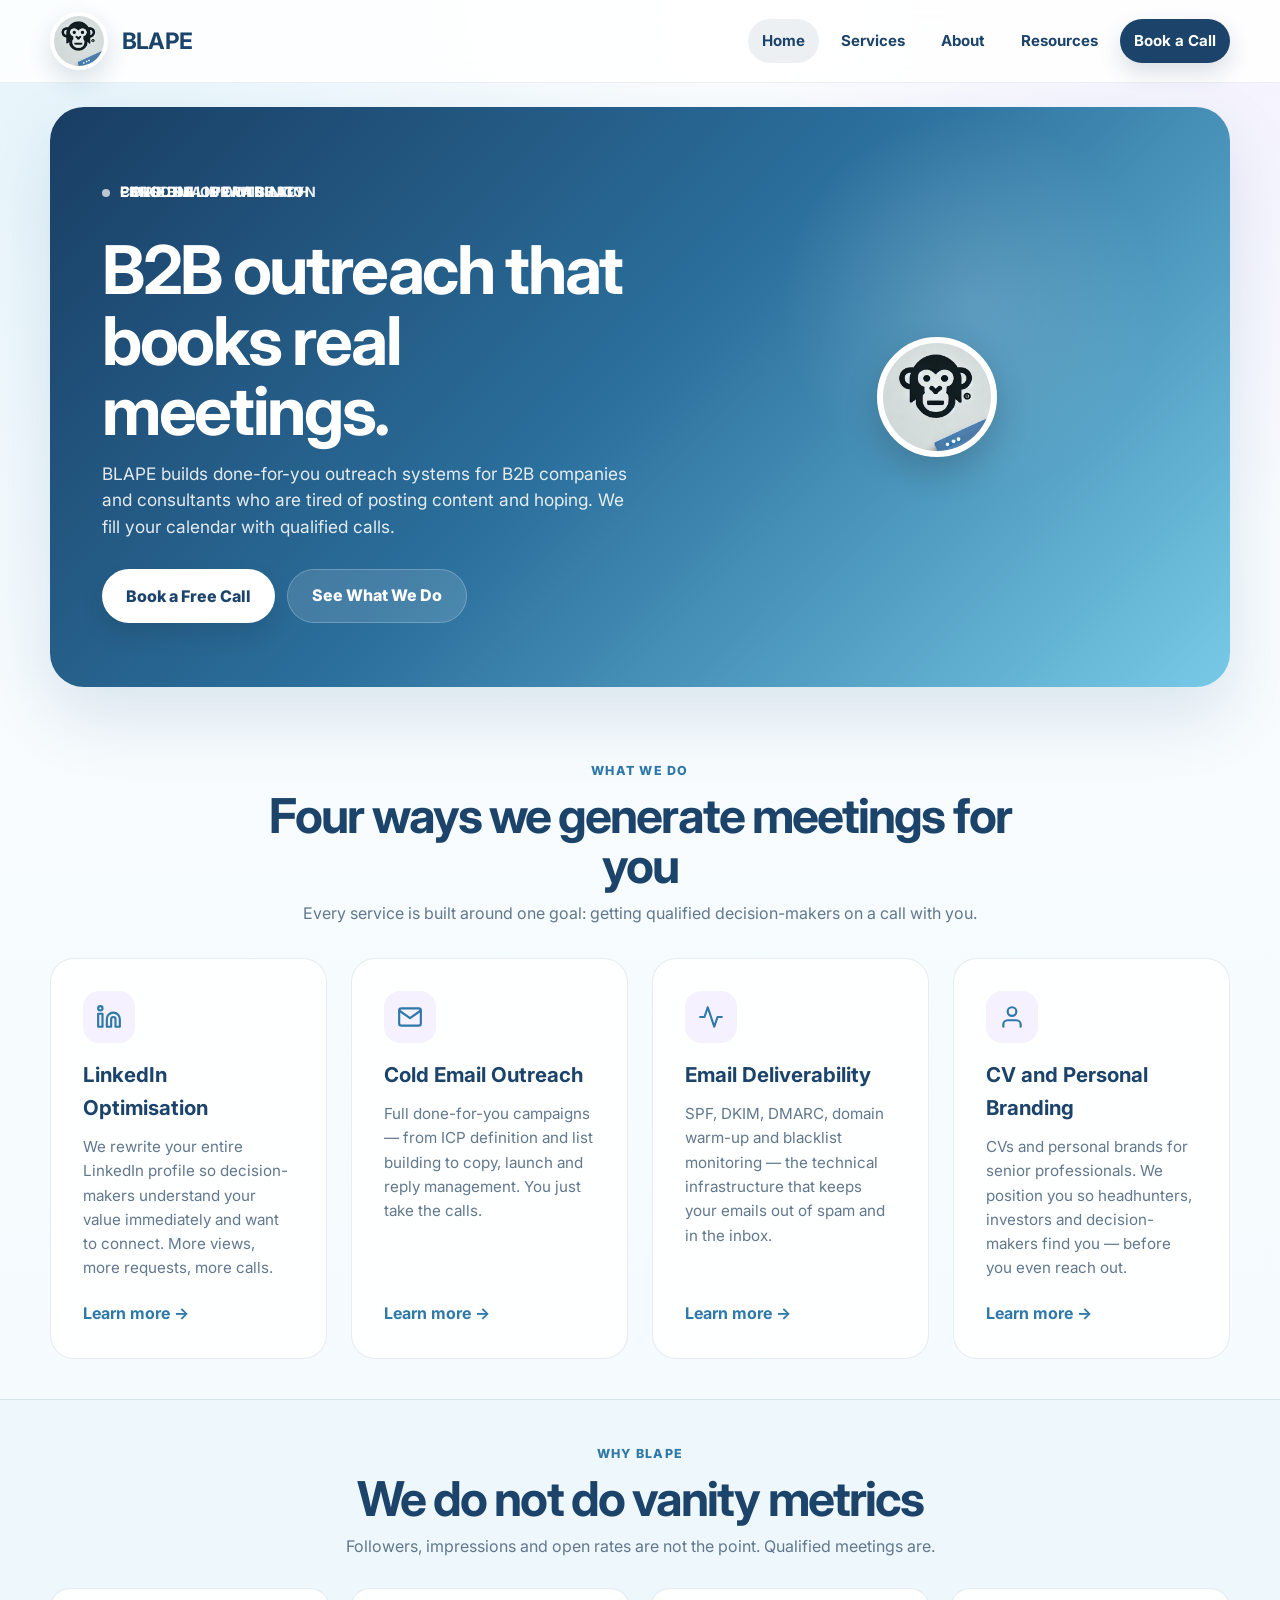
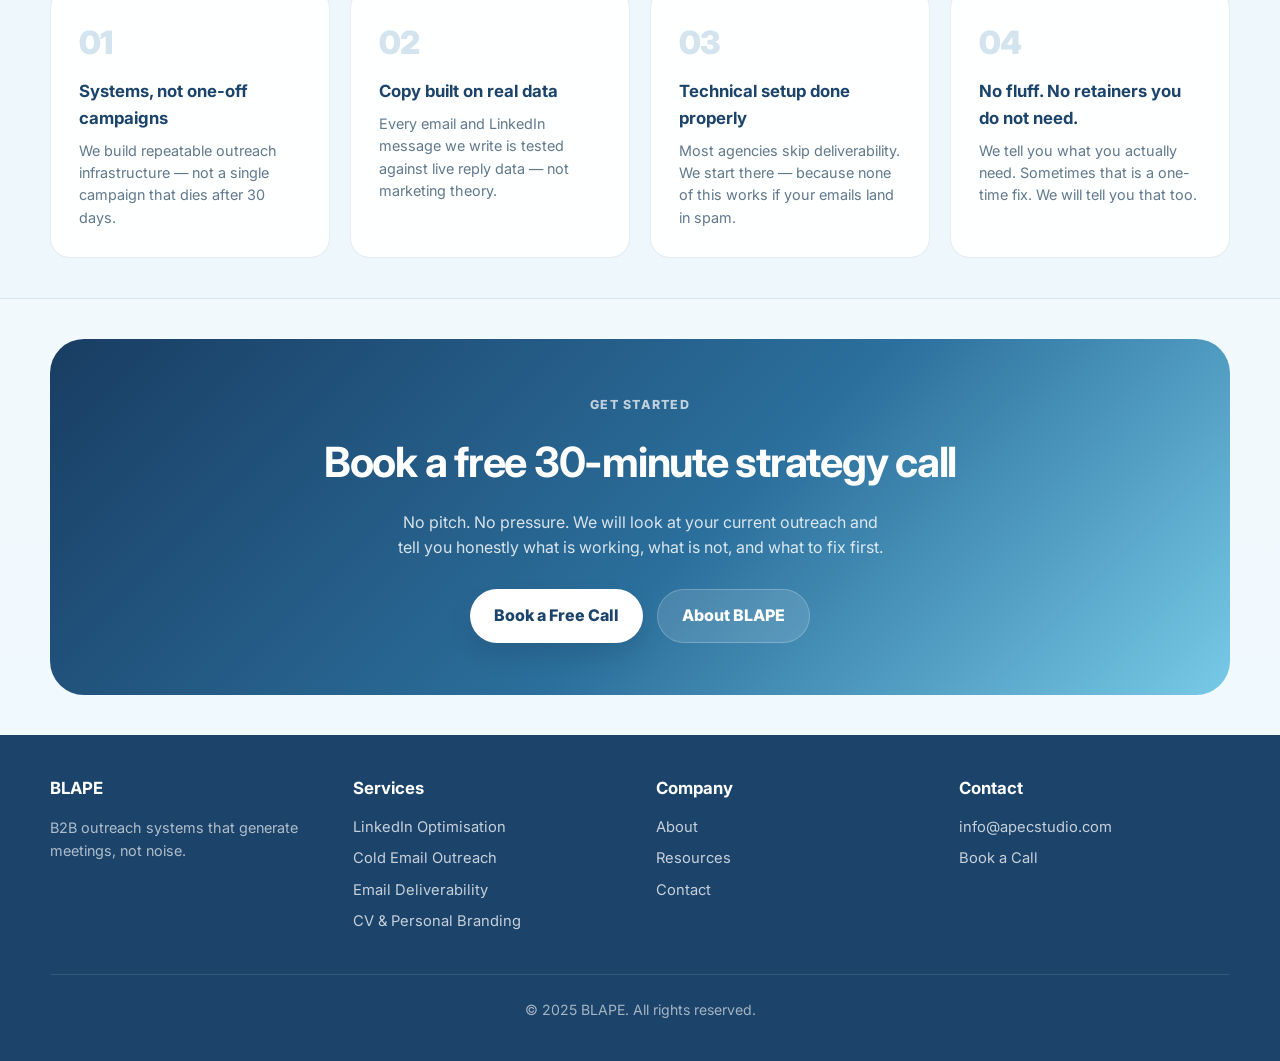
==== commit de814ccb: "Update index.html" ====
--- a/index.html
+++ b/index.html
@@ -3,12 +3,75 @@
 <head>
   <meta charset="UTF-8" />
   <meta name="viewport" content="width=device-width, initial-scale=1.0" />
-  <title>BLAPE | LinkedIn & B2B Outreach Agency</title>
-  <meta name="description" content="BLAPE helps B2B companies generate qualified leads through LinkedIn optimization, cold email outreach, and personal branding." />
+  <title>BLAPE | B2B Outreach Systems That Book Meetings</title>
+  <meta name="description" content="BLAPE builds done-for-you B2B outreach systems — cold email, LinkedIn optimisation and email deliverability — that generate qualified meetings." />
+  <link rel="canonical" href="https://apecstudio.github.io/BLAPE-testing/" />
+  <link rel="icon" href="monkey-logo.png" />
   <link rel="preconnect" href="https://fonts.googleapis.com" />
   <link rel="preconnect" href="https://fonts.gstatic.com" crossorigin />
-  <link href="https://fonts.googleapis.com/css2?family=Inter:wght@400;600;700;800;900&display=swap" rel="stylesheet" />
+  <link href="https://fonts.googleapis.com/css2?family=Inter:wght@400;500;600;700;800;900&family=Sora:wght@700;800&display=swap" rel="stylesheet" />
   <link rel="stylesheet" href="assets/css/styles.css" />
+  <style>
+    @keyframes rotateFade {
+      0%   { opacity: 0; transform: translateY(6px);  }
+      10%  { opacity: 1; transform: translateY(0);    }
+      22%  { opacity: 1; transform: translateY(0);    }
+      34%  { opacity: 0; transform: translateY(-6px); }
+      100% { opacity: 0; transform: translateY(-6px); }
+    }
+    .eyebrow-rotator {
+      display: inline-flex;
+      align-items: center;
+      gap: 10px;
+      margin-bottom: 20px;
+      min-height: 44px;
+    }
+    .eyebrow-dot {
+      width: 8px; height: 8px;
+      border-radius: 50%;
+      background: rgba(255,255,255,0.7);
+      flex-shrink: 0;
+    }
+    .eyebrow-track {
+      position: relative;
+      height: 24px;
+      overflow: hidden;
+      min-width: 220px;
+    }
+    .eyebrow-item {
+      position: absolute; left: 0; top: 0;
+      color: rgba(255,255,255,0.9);
+      font-weight: 700; font-size: 0.88rem;
+      letter-spacing: 0.08em;
+      text-transform: uppercase;
+      animation: rotateFade 10s ease-in-out infinite;
+      white-space: nowrap;
+    }
+    .eyebrow-item:nth-child(1) { animation-delay: 0s; }
+    .eyebrow-item:nth-child(2) { animation-delay: 2.5s; }
+    .eyebrow-item:nth-child(3) { animation-delay: 5s; }
+    .eyebrow-item:nth-child(4) { animation-delay: 7.5s; }
+    .why-grid {
+      display: grid;
+      grid-template-columns: repeat(auto-fit, minmax(220px, 1fr));
+      gap: 20px;
+      margin-top: 28px;
+    }
+    .why-card {
+      padding: 28px;
+      border-radius: 20px;
+      background: var(--surface);
+      border: 1px solid var(--line);
+    }
+    .why-num {
+      font-size: 2rem; font-weight: 900;
+      color: rgba(47,121,168,0.2);
+      letter-spacing: -0.04em;
+      margin-bottom: 10px;
+    }
+    .why-card h3 { color: var(--primary); font-size: 1.05rem; margin-bottom: 8px; }
+    .why-card p { color: var(--muted); font-size: 0.9rem; line-height: 1.55; }
+  </style>
 </head>
 <body>
 
@@ -17,16 +80,16 @@
     <div class="container header-inner">
       <a href="index.html" class="brand">
         <div class="logo-circle">
-          <img src="monkey-logo.png" alt="BLAPE Logo" />
+          <img src="monkey-logo.png" alt="BLAPE logo" />
         </div>
         <span>BLAPE</span>
       </a>
       <nav class="nav" id="nav-menu" aria-label="Main navigation">
         <a href="index.html" class="active">Home</a>
+        <a href="#services">Services</a>
         <a href="about.html">About</a>
-        <a href="services/linkedin-optimization.html">Services</a>
         <a href="resources.html">Resources</a>
-        <a href="contact.html" class="nav-cta">Contact</a>
+        <a href="contact.html" class="nav-cta">Book a Call</a>
       </nav>
     </div>
   </header>
@@ -36,15 +99,24 @@
     <div class="container">
       <div class="hero-shell">
         <div class="hero-grid">
-          <div class="hero-left anim-fadeup d1">
-            <h1>B2B Outreach That Actually Works</h1>
-            <p>BLAPE helps ambitious companies land more meetings, build authority on LinkedIn, and fill their pipeline — without the guesswork.</p>
-            <div class="btn-container">
-              <a href="contact.html" class="btn btn-primary">Get Started</a>
-              <a href="services/linkedin-optimization.html" class="btn btn-ghost-white">Our Services</a>
+          <div class="hero-left">
+            <div class="eyebrow-rotator anim-fadeup d1">
+              <div class="eyebrow-dot"></div>
+              <div class="eyebrow-track">
+                <span class="eyebrow-item">Cold Email Outreach</span>
+                <span class="eyebrow-item">LinkedIn Optimisation</span>
+                <span class="eyebrow-item">Email Deliverability</span>
+                <span class="eyebrow-item">Personal Branding</span>
+              </div>
             </div>
-          </div>
-          <div class="hero-right anim-fadeup d3">
+            <h1 class="anim-fadeup d2">B2B outreach that books real meetings.</h1>
+            <p class="anim-fadeup d3">BLAPE builds done-for-you outreach systems for B2B companies and consultants who are tired of posting content and hoping. We fill your calendar with qualified calls.</p>
+            <div class="btn-container anim-fadeup d4">
+              <a href="contact.html" class="btn btn-primary">Book a Free Call</a>
+              <a href="#services" class="btn btn-ghost-white">See What We Do</a>
+            </div>
+          </div>
+          <div class="hero-right">
             <div class="logo-circle--hero">
               <img src="monkey-logo.png" alt="BLAPE" />
             </div>
@@ -55,104 +127,101 @@
   </section>
 
   <!-- SERVICES -->
-  <section>
+  <section id="services">
     <div class="container">
       <div class="section-head centered">
         <span class="section-kicker">What We Do</span>
-        <h2>Services Built for B2B Growth</h2>
-        <p>From LinkedIn to cold email — we handle the full outreach stack so you can focus on closing.</p>
+        <h2>Four ways we generate meetings for you</h2>
+        <p>Every service is built around one goal: getting qualified decision-makers on a call with you.</p>
       </div>
       <div class="services-grid">
-
         <div class="service-card anim-fadeup d1">
           <div class="service-icon">
-            <svg width="26" height="26" viewBox="0 0 24 24" fill="none" stroke="#1c446b" stroke-width="2" stroke-linecap="round" stroke-linejoin="round">
-              <path d="M16 8a6 6 0 0 1 6 6v7h-4v-7a2 2 0 0 0-2-2 2 2 0 0 0-2 2v7h-4v-7a6 6 0 0 1 6-6z"/>
-              <rect x="2" y="9" width="4" height="12"/><circle cx="4" cy="4" r="2"/>
-            </svg>
-          </div>
-          <h3>LinkedIn Optimization</h3>
-          <p>Profile rewrites, content strategy, and connection campaigns that position you as the go-to expert in your niche.</p>
+            <svg width="26" height="26" viewBox="0 0 24 24" fill="none" stroke="currentColor" stroke-width="2" stroke-linecap="round" stroke-linejoin="round" style="color:var(--primary-2)"><path d="M16 8a6 6 0 0 1 6 6v7h-4v-7a2 2 0 0 0-2-2 2 2 0 0 0-2 2v7h-4v-7a6 6 0 0 1 6-6z"/><rect x="2" y="9" width="4" height="12"/><circle cx="4" cy="4" r="2"/></svg>
+          </div>
+          <h3>LinkedIn Optimisation</h3>
+          <p>We rewrite your entire LinkedIn profile so decision-makers understand your value immediately and want to connect. More views, more requests, more calls.</p>
           <a href="services/linkedin-optimization.html" class="learn-more">Learn more &rarr;</a>
         </div>
-
         <div class="service-card anim-fadeup d2">
           <div class="service-icon">
-            <svg width="26" height="26" viewBox="0 0 24 24" fill="none" stroke="#1c446b" stroke-width="2" stroke-linecap="round" stroke-linejoin="round">
-              <path d="M4 4h16c1.1 0 2 .9 2 2v12c0 1.1-.9 2-2 2H4c-1.1 0-2-.9-2-2V6c0-1.1.9-2 2-2z"/>
-              <polyline points="22,6 12,13 2,6"/>
-            </svg>
+            <svg width="26" height="26" viewBox="0 0 24 24" fill="none" stroke="currentColor" stroke-width="2" stroke-linecap="round" stroke-linejoin="round" style="color:var(--primary-2)"><path d="M4 4h16c1.1 0 2 .9 2 2v12c0 1.1-.9 2-2 2H4c-1.1 0-2-.9-2-2V6c0-1.1.9-2 2-2z"/><polyline points="22,6 12,13 2,6"/></svg>
           </div>
           <h3>Cold Email Outreach</h3>
-          <p>Hyper-personalized sequences that land in the primary inbox and start real conversations with decision-makers.</p>
+          <p>Full done-for-you campaigns — from ICP definition and list building to copy, launch and reply management. You just take the calls.</p>
           <a href="services/cold-email-outreach.html" class="learn-more">Learn more &rarr;</a>
         </div>
-
         <div class="service-card anim-fadeup d3">
           <div class="service-icon">
-            <svg width="26" height="26" viewBox="0 0 24 24" fill="none" stroke="#1c446b" stroke-width="2" stroke-linecap="round" stroke-linejoin="round">
-              <path d="M22 11.08V12a10 10 0 1 1-5.93-9.14"/><polyline points="22 4 12 14.01 9 11.01"/>
-            </svg>
+            <svg width="26" height="26" viewBox="0 0 24 24" fill="none" stroke="currentColor" stroke-width="2" stroke-linecap="round" stroke-linejoin="round" style="color:var(--primary-2)"><polyline points="22 12 18 12 15 21 9 3 6 12 2 12"/></svg>
           </div>
           <h3>Email Deliverability</h3>
-          <p>Technical setup, domain warming, and inbox health monitoring so your emails never hit spam again.</p>
+          <p>SPF, DKIM, DMARC, domain warm-up and blacklist monitoring — the technical infrastructure that keeps your emails out of spam and in the inbox.</p>
           <a href="services/email-deliverability.html" class="learn-more">Learn more &rarr;</a>
         </div>
-
         <div class="service-card anim-fadeup d4">
           <div class="service-icon">
-            <svg width="26" height="26" viewBox="0 0 24 24" fill="none" stroke="#1c446b" stroke-width="2" stroke-linecap="round" stroke-linejoin="round">
-              <path d="M20 21v-2a4 4 0 0 0-4-4H8a4 4 0 0 0-4 4v2"/><circle cx="12" cy="7" r="4"/>
-            </svg>
-          </div>
-          <h3>CV &amp; Personal Branding</h3>
-          <p>Professional CVs and personal brand strategy that open doors before you even make contact.</p>
+            <svg width="26" height="26" viewBox="0 0 24 24" fill="none" stroke="currentColor" stroke-width="2" stroke-linecap="round" stroke-linejoin="round" style="color:var(--primary-2)"><path d="M20 21v-2a4 4 0 0 0-4-4H8a4 4 0 0 0-4 4v2"/><circle cx="12" cy="7" r="4"/></svg>
+          </div>
+          <h3>CV and Personal Branding</h3>
+          <p>CVs and personal brands for senior professionals. We position you so headhunters, investors and decision-makers find you — before you even reach out.</p>
           <a href="services/cv-personal-branding.html" class="learn-more">Learn more &rarr;</a>
         </div>
-
       </div>
     </div>
   </section>
 
   <!-- WHY BLAPE -->
-  <section style="background: var(--bg-soft); padding: 50px 0;">
+  <section style="background: var(--bg-soft); border-top: 1px solid var(--line); border-bottom: 1px solid var(--line);">
     <div class="container">
       <div class="section-head centered">
         <span class="section-kicker">Why BLAPE</span>
-        <h2>Results-First, Always</h2>
-        <p>We don't sell vanity metrics. We sell pipeline.</p>
-      </div>
-      <div class="features-grid">
-        <div class="feature-box anim-fadeup d1">
-          <h3>No Templates</h3>
-          <p>Every campaign is built from scratch for your ICP — not recycled from a swipe file.</p>
-        </div>
-        <div class="feature-box anim-fadeup d2">
-          <h3>Fast Turnaround</h3>
-          <p>Campaigns live within 7 days. No 3-month onboarding, no unnecessary delays.</p>
-        </div>
-        <div class="feature-box anim-fadeup d3">
-          <h3>Full Transparency</h3>
-          <p>Weekly reports with real numbers — open rates, reply rates, meetings booked.</p>
-        </div>
-        <div class="feature-box anim-fadeup d4">
-          <h3>Senior Execution</h3>
-          <p>No juniors, no outsourcing. Every campaign is handled by experienced strategists.</p>
-        </div>
-      </div>
-    </div>
-  </section>
-
-  <!-- CTA -->
-  <section style="padding: 60px 0; text-align: center;">
-    <div class="container">
-      <h2 style="color:var(--primary); font-size: clamp(1.8rem,4vw,2.8rem); margin-bottom:14px; letter-spacing:-0.03em;">
-        Ready to Fill Your Pipeline?
-      </h2>
-      <p style="color:var(--muted); margin-bottom:28px; font-size:1.05rem;">
-        Let's talk about your outreach goals. No pressure, no pitch decks.
-      </p>
-      <a href="contact.html" class="purple-pop">Book a Free Call</a>
+        <h2>We do not do vanity metrics</h2>
+        <p>Followers, impressions and open rates are not the point. Qualified meetings are.</p>
+      </div>
+      <div class="why-grid">
+        <div class="why-card anim-fadeup d1">
+          <div class="why-num">01</div>
+          <h3>Systems, not one-off campaigns</h3>
+          <p>We build repeatable outreach infrastructure — not a single campaign that dies after 30 days.</p>
+        </div>
+        <div class="why-card anim-fadeup d2">
+          <div class="why-num">02</div>
+          <h3>Copy built on real data</h3>
+          <p>Every email and LinkedIn message we write is tested against live reply data — not marketing theory.</p>
+        </div>
+        <div class="why-card anim-fadeup d3">
+          <div class="why-num">03</div>
+          <h3>Technical setup done properly</h3>
+          <p>Most agencies skip deliverability. We start there — because none of this works if your emails land in spam.</p>
+        </div>
+        <div class="why-card anim-fadeup d4">
+          <div class="why-num">04</div>
+          <h3>No fluff. No retainers you do not need.</h3>
+          <p>We tell you what you actually need. Sometimes that is a one-time fix. We will tell you that too.</p>
+        </div>
+      </div>
+    </div>
+  </section>
+
+  <!-- CTA STRIP -->
+  <section>
+    <div class="container">
+      <div style="
+        padding: 52px 48px;
+        border-radius: var(--radius-xl);
+        background: linear-gradient(135deg, #193d63 0%, #2b6f9c 55%, #77cae7 100%);
+        text-align: center;
+        color: white;
+      ">
+        <span style="display:inline-block;font-size:0.78rem;font-weight:800;letter-spacing:0.1em;text-transform:uppercase;color:rgba(255,255,255,0.7);margin-bottom:14px;">Get Started</span>
+        <h2 style="font-size:clamp(1.8rem,3.5vw,2.6rem);letter-spacing:-0.03em;margin-bottom:14px;">Book a free 30-minute strategy call</h2>
+        <p style="color:rgba(255,255,255,0.82);margin-bottom:28px;max-width:50ch;margin-left:auto;margin-right:auto;">No pitch. No pressure. We will look at your current outreach and tell you honestly what is working, what is not, and what to fix first.</p>
+        <div style="display:flex;gap:14px;justify-content:center;flex-wrap:wrap;">
+          <a href="contact.html" class="btn btn-primary">Book a Free Call</a>
+          <a href="about.html" class="btn btn-ghost-white">About BLAPE</a>
+        </div>
+      </div>
     </div>
   </section>
 
@@ -162,13 +231,11 @@
       <div class="footer-grid">
         <div class="footer-col">
           <h3>BLAPE</h3>
-          <p style="color:rgba(255,255,255,0.7); font-size:0.9rem; line-height:1.6;">
-            B2B outreach agency specializing in LinkedIn, cold email, and personal branding.
-          </p>
+          <p style="color:rgba(255,255,255,0.65);font-size:0.9rem;line-height:1.6;">B2B outreach systems that generate meetings, not noise.</p>
         </div>
         <div class="footer-col">
           <h3>Services</h3>
-          <a href="services/linkedin-optimization.html">LinkedIn Optimization</a>
+          <a href="services/linkedin-optimization.html">LinkedIn Optimisation</a>
           <a href="services/cold-email-outreach.html">Cold Email Outreach</a>
           <a href="services/email-deliverability.html">Email Deliverability</a>
           <a href="services/cv-personal-branding.html">CV &amp; Personal Branding</a>
@@ -181,12 +248,11 @@
         </div>
         <div class="footer-col">
           <h3>Contact</h3>
-          <a href="mailto:info@blape.com">info@blape.com</a>
-        </div>
-      </div>
-      <div class="footer-bottom">
-        &copy; 2025 BLAPE. All rights reserved.
-      </div>
+          <a href="mailto:info@apecstudio.com">info@apecstudio.com</a>
+          <a href="contact.html">Book a Call</a>
+        </div>
+      </div>
+      <div class="footer-bottom">&copy; 2025 BLAPE. All rights reserved.</div>
     </div>
   </footer>
 
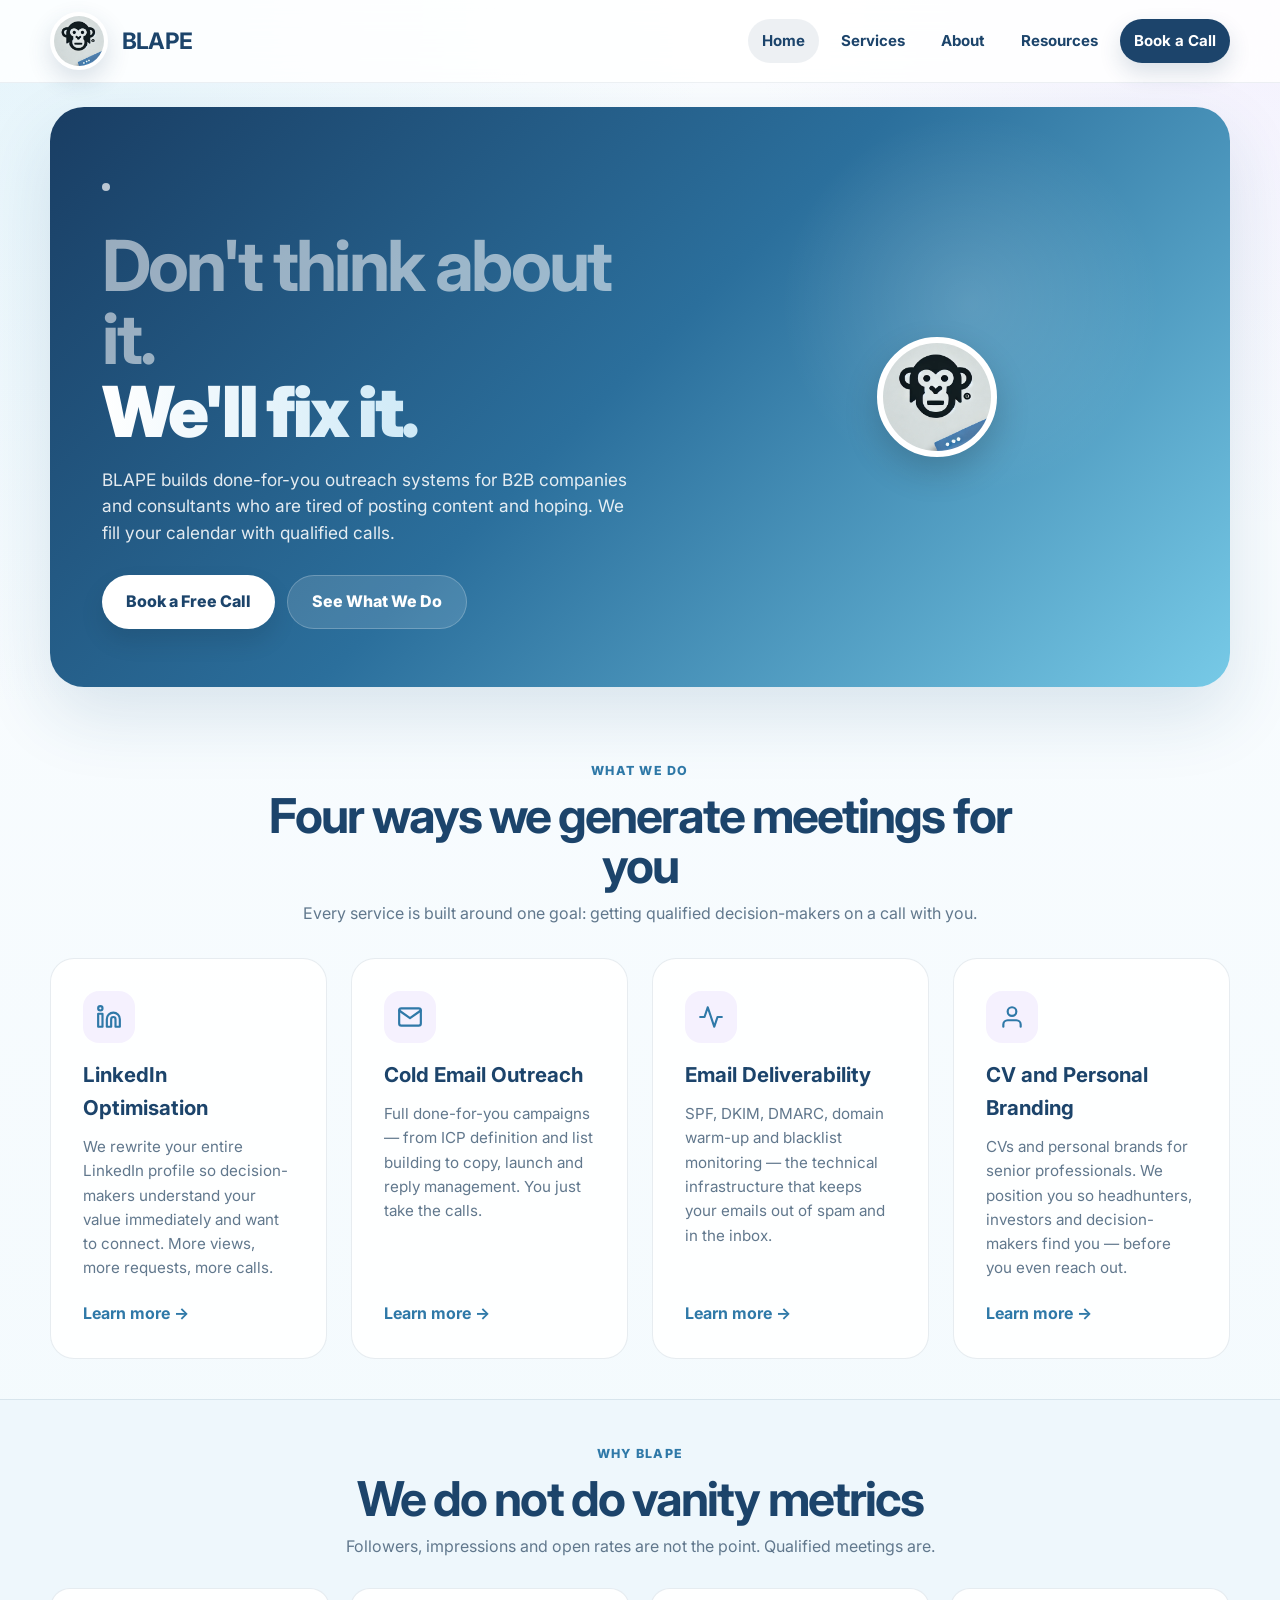
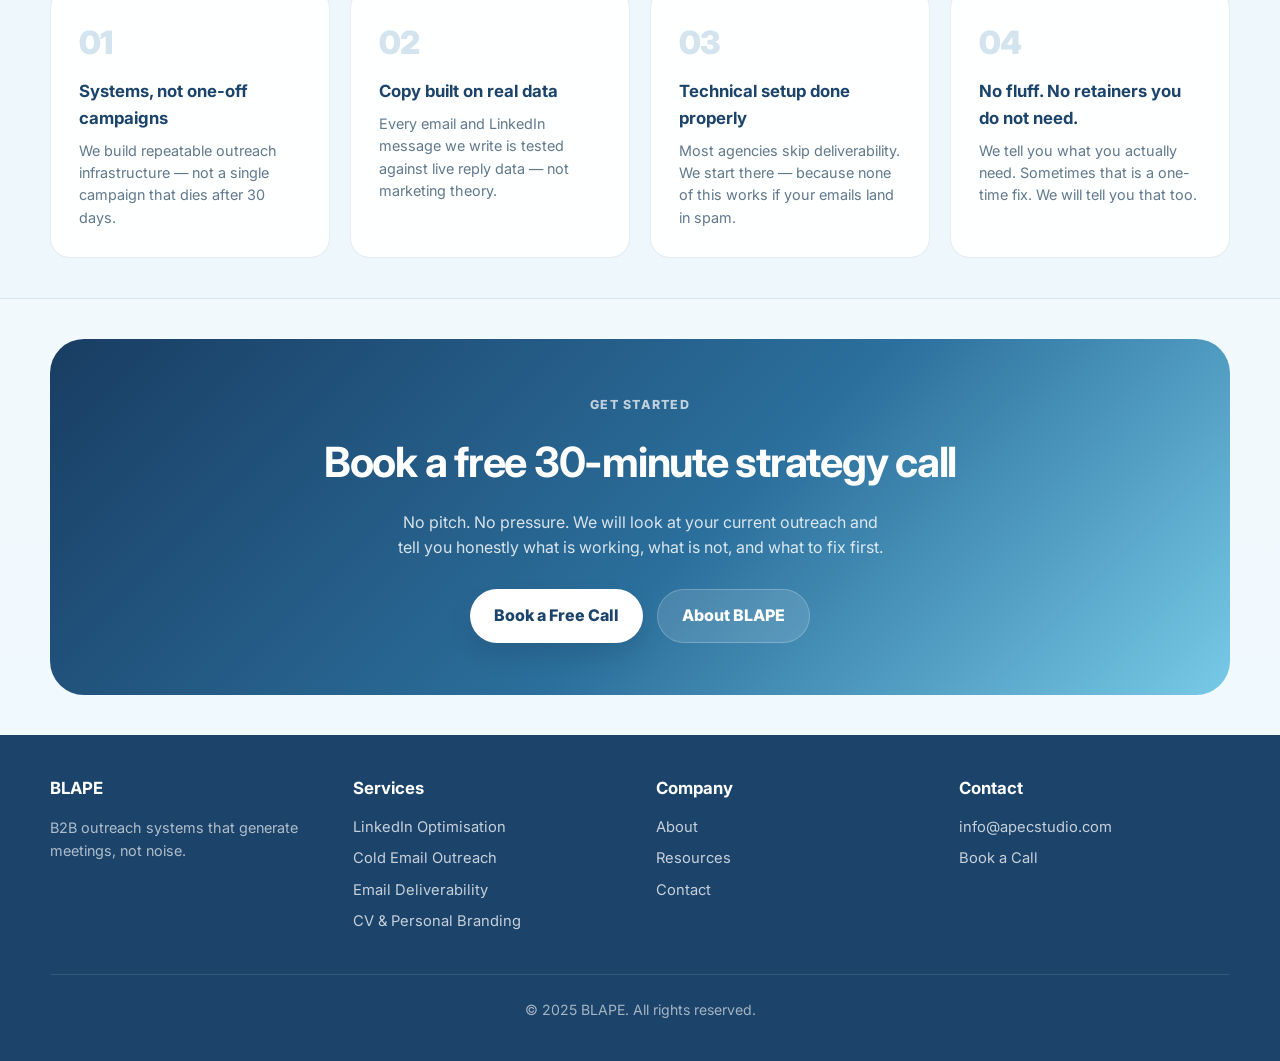
==== commit 61bd906b: "Update index.html" ====
--- a/index.html
+++ b/index.html
@@ -12,13 +12,16 @@
   <link href="https://fonts.googleapis.com/css2?family=Inter:wght@400;500;600;700;800;900&family=Sora:wght@700;800&display=swap" rel="stylesheet" />
   <link rel="stylesheet" href="assets/css/styles.css" />
   <style>
+
+    /* ─── EYEBROW ROTATOR ─────────────────────────────────────── */
     @keyframes rotateFade {
-      0%   { opacity: 0; transform: translateY(6px);  }
-      10%  { opacity: 1; transform: translateY(0);    }
-      22%  { opacity: 1; transform: translateY(0);    }
-      34%  { opacity: 0; transform: translateY(-6px); }
-      100% { opacity: 0; transform: translateY(-6px); }
-    }
+      0%    { opacity: 0; transform: translateY(7px);  }
+      6%    { opacity: 1; transform: translateY(0);    }
+      28%   { opacity: 1; transform: translateY(0);    }
+      36%   { opacity: 0; transform: translateY(-7px); }
+      100%  { opacity: 0; transform: translateY(-7px); }
+    }
+
     .eyebrow-rotator {
       display: inline-flex;
       align-items: center;
@@ -44,13 +47,38 @@
       font-weight: 700; font-size: 0.88rem;
       letter-spacing: 0.08em;
       text-transform: uppercase;
-      animation: rotateFade 10s ease-in-out infinite;
+      opacity: 0;
+      animation: rotateFade 14s cubic-bezier(0.4, 0, 0.2, 1) infinite;
       white-space: nowrap;
-    }
-    .eyebrow-item:nth-child(1) { animation-delay: 0s; }
-    .eyebrow-item:nth-child(2) { animation-delay: 2.5s; }
-    .eyebrow-item:nth-child(3) { animation-delay: 5s; }
-    .eyebrow-item:nth-child(4) { animation-delay: 7.5s; }
+      will-change: opacity, transform;
+    }
+    .eyebrow-item:nth-child(1) { animation-delay: 0s;    }
+    .eyebrow-item:nth-child(2) { animation-delay: 3.5s;  }
+    .eyebrow-item:nth-child(3) { animation-delay: 7s;    }
+    .eyebrow-item:nth-child(4) { animation-delay: 10.5s; }
+
+    /* ─── HERO H1 ─────────────────────────────────────────────── */
+    .hero-left h1 {
+      color: white;
+      font-size: clamp(2.8rem, 6vw, 4.4rem);
+      line-height: 1.04;
+      margin-bottom: 18px;
+      letter-spacing: -0.04em;
+      font-weight: 900;
+    }
+    .hero-left h1 .h1-dim {
+      opacity: 0.55;
+      font-weight: 700;
+    }
+    .hero-left h1 .h1-accent {
+      display: block;
+      background: linear-gradient(90deg, #ffffff 0%, #a8d8f0 100%);
+      -webkit-background-clip: text;
+      -webkit-text-fill-color: transparent;
+      background-clip: text;
+    }
+
+    /* ─── WHY GRID ────────────────────────────────────────────── */
     .why-grid {
       display: grid;
       grid-template-columns: repeat(auto-fit, minmax(220px, 1fr));
@@ -70,7 +98,8 @@
       margin-bottom: 10px;
     }
     .why-card h3 { color: var(--primary); font-size: 1.05rem; margin-bottom: 8px; }
-    .why-card p { color: var(--muted); font-size: 0.9rem; line-height: 1.55; }
+    .why-card p  { color: var(--muted); font-size: 0.9rem; line-height: 1.55; }
+
   </style>
 </head>
 <body>
@@ -100,6 +129,7 @@
       <div class="hero-shell">
         <div class="hero-grid">
           <div class="hero-left">
+
             <div class="eyebrow-rotator anim-fadeup d1">
               <div class="eyebrow-dot"></div>
               <div class="eyebrow-track">
@@ -109,12 +139,19 @@
                 <span class="eyebrow-item">Personal Branding</span>
               </div>
             </div>
-            <h1 class="anim-fadeup d2">B2B outreach that books real meetings.</h1>
+
+            <h1 class="anim-fadeup d2">
+              <span class="h1-dim">Don't think about it.</span>
+              <span class="h1-accent">We'll fix it.</span>
+            </h1>
+
             <p class="anim-fadeup d3">BLAPE builds done-for-you outreach systems for B2B companies and consultants who are tired of posting content and hoping. We fill your calendar with qualified calls.</p>
+
             <div class="btn-container anim-fadeup d4">
               <a href="contact.html" class="btn btn-primary">Book a Free Call</a>
               <a href="#services" class="btn btn-ghost-white">See What We Do</a>
             </div>
+
           </div>
           <div class="hero-right">
             <div class="logo-circle--hero">
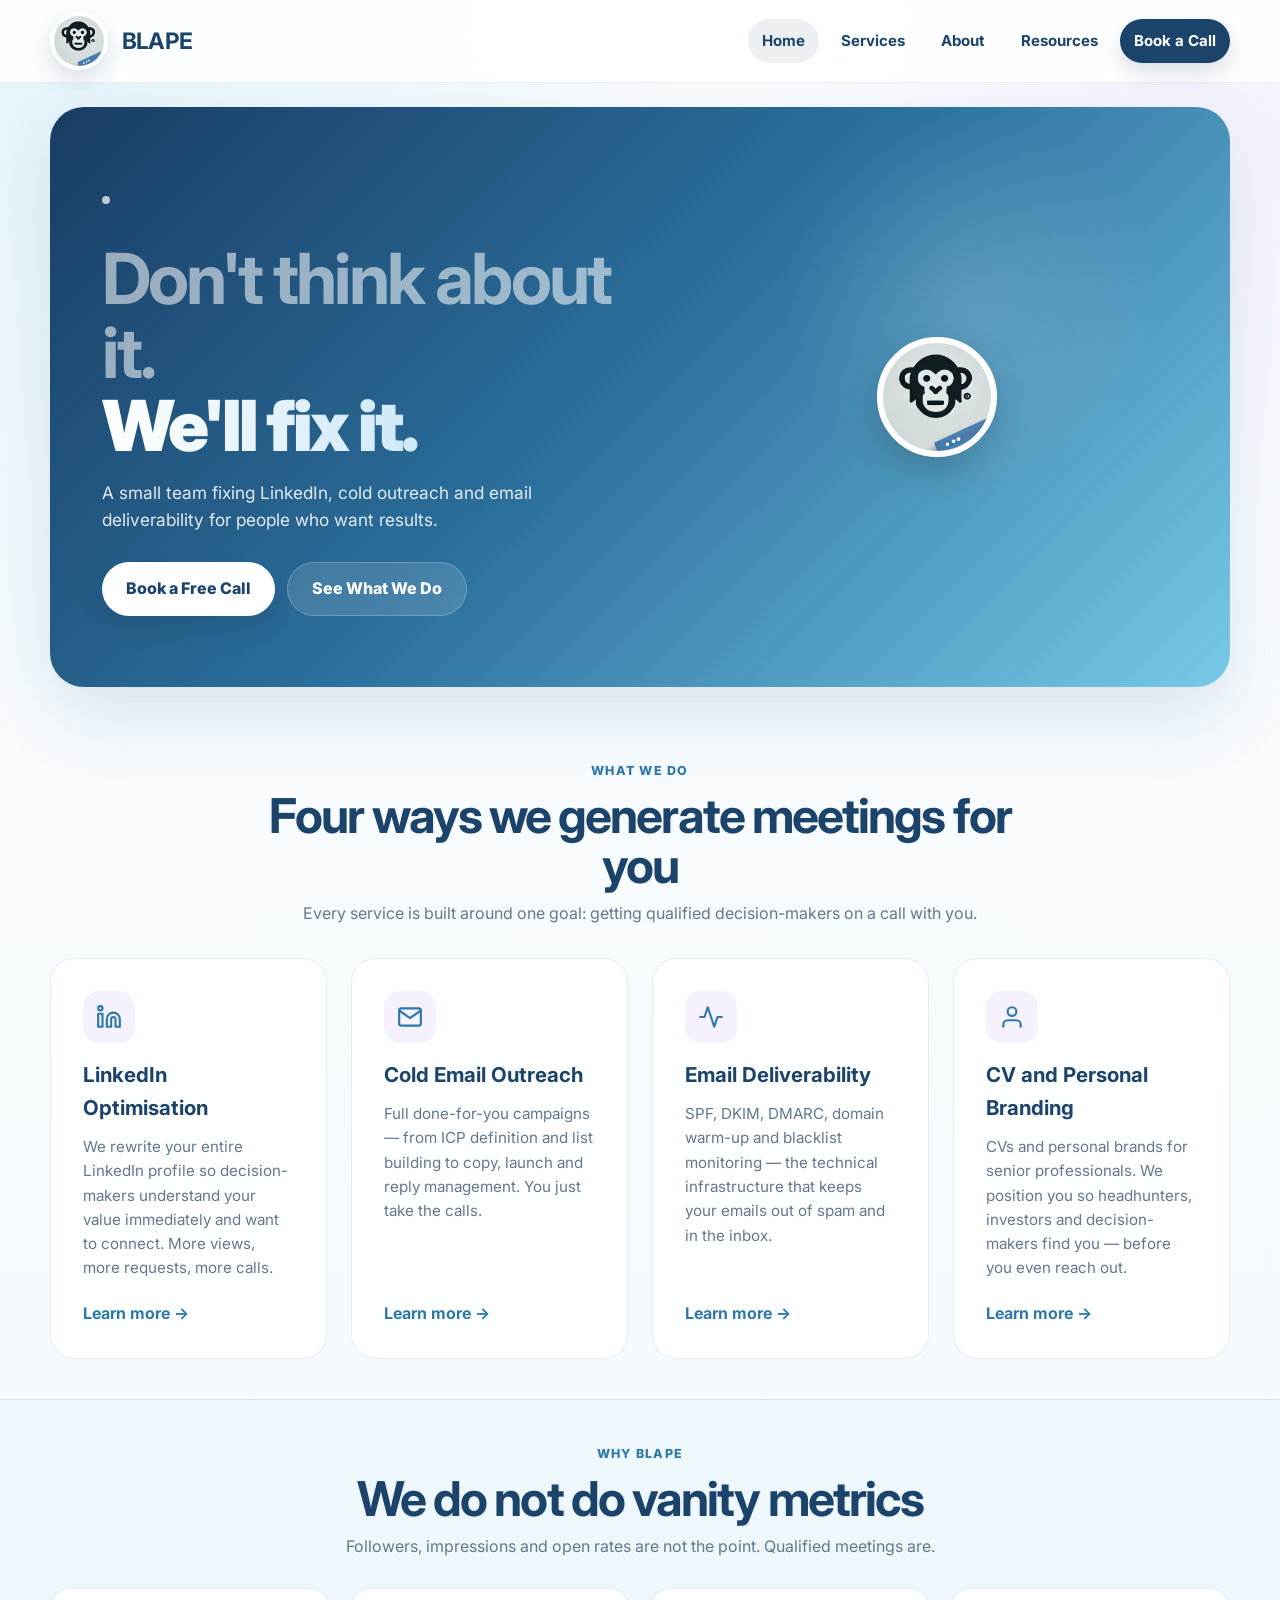
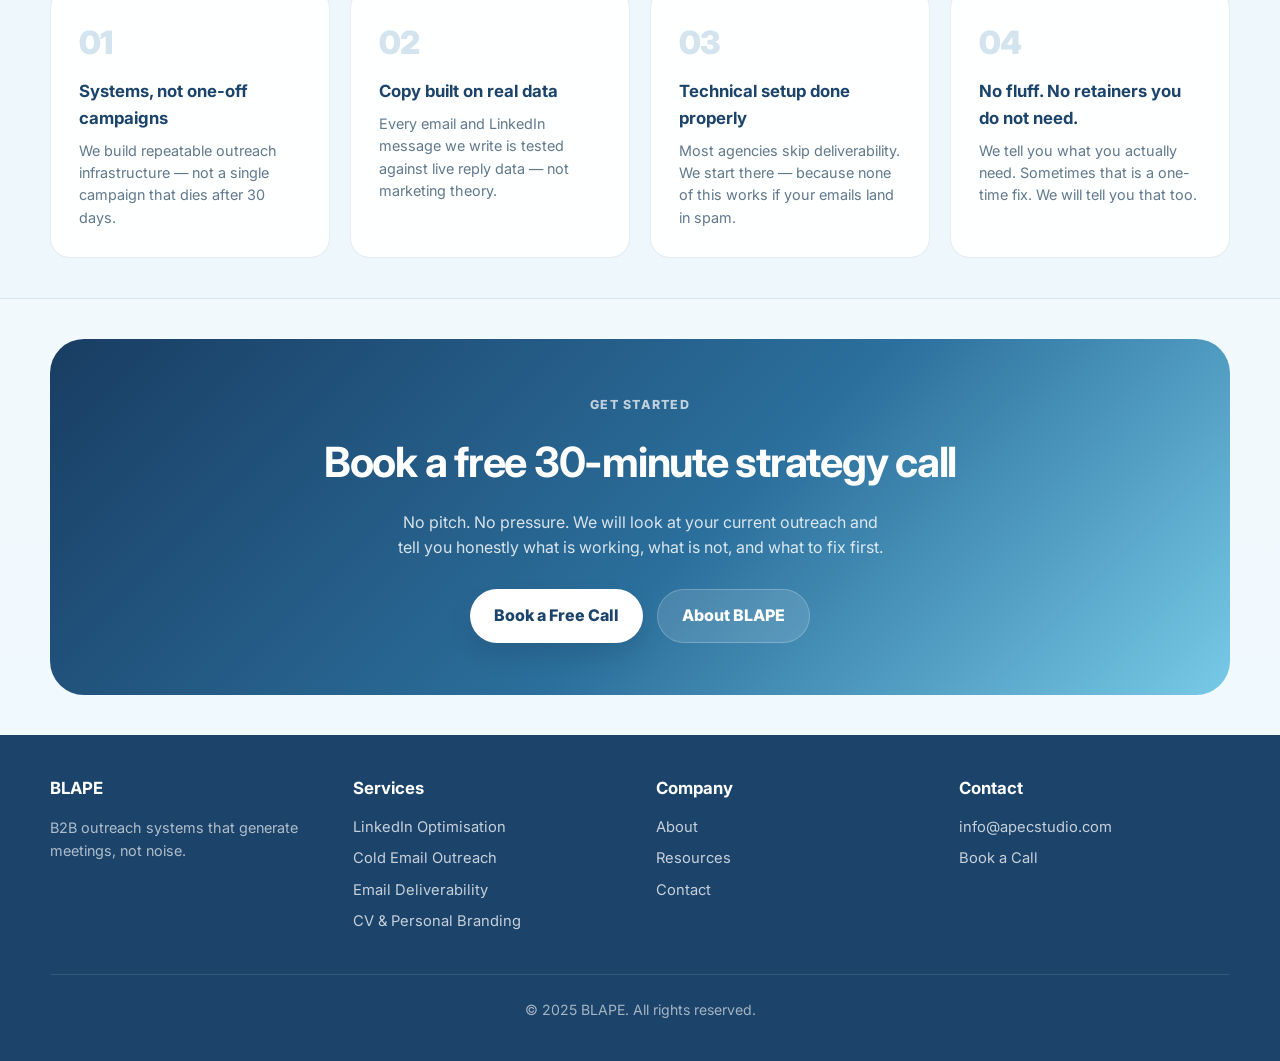
==== commit ed4c199f: "Update index.html" ====
--- a/index.html
+++ b/index.html
@@ -145,7 +145,7 @@
               <span class="h1-accent">We'll fix it.</span>
             </h1>
 
-            <p class="anim-fadeup d3">BLAPE builds done-for-you outreach systems for B2B companies and consultants who are tired of posting content and hoping. We fill your calendar with qualified calls.</p>
+            <p class="anim-fadeup d3">A small team fixing LinkedIn, cold outreach and email deliverability for people who want results.</p>
 
             <div class="btn-container anim-fadeup d4">
               <a href="contact.html" class="btn btn-primary">Book a Free Call</a>
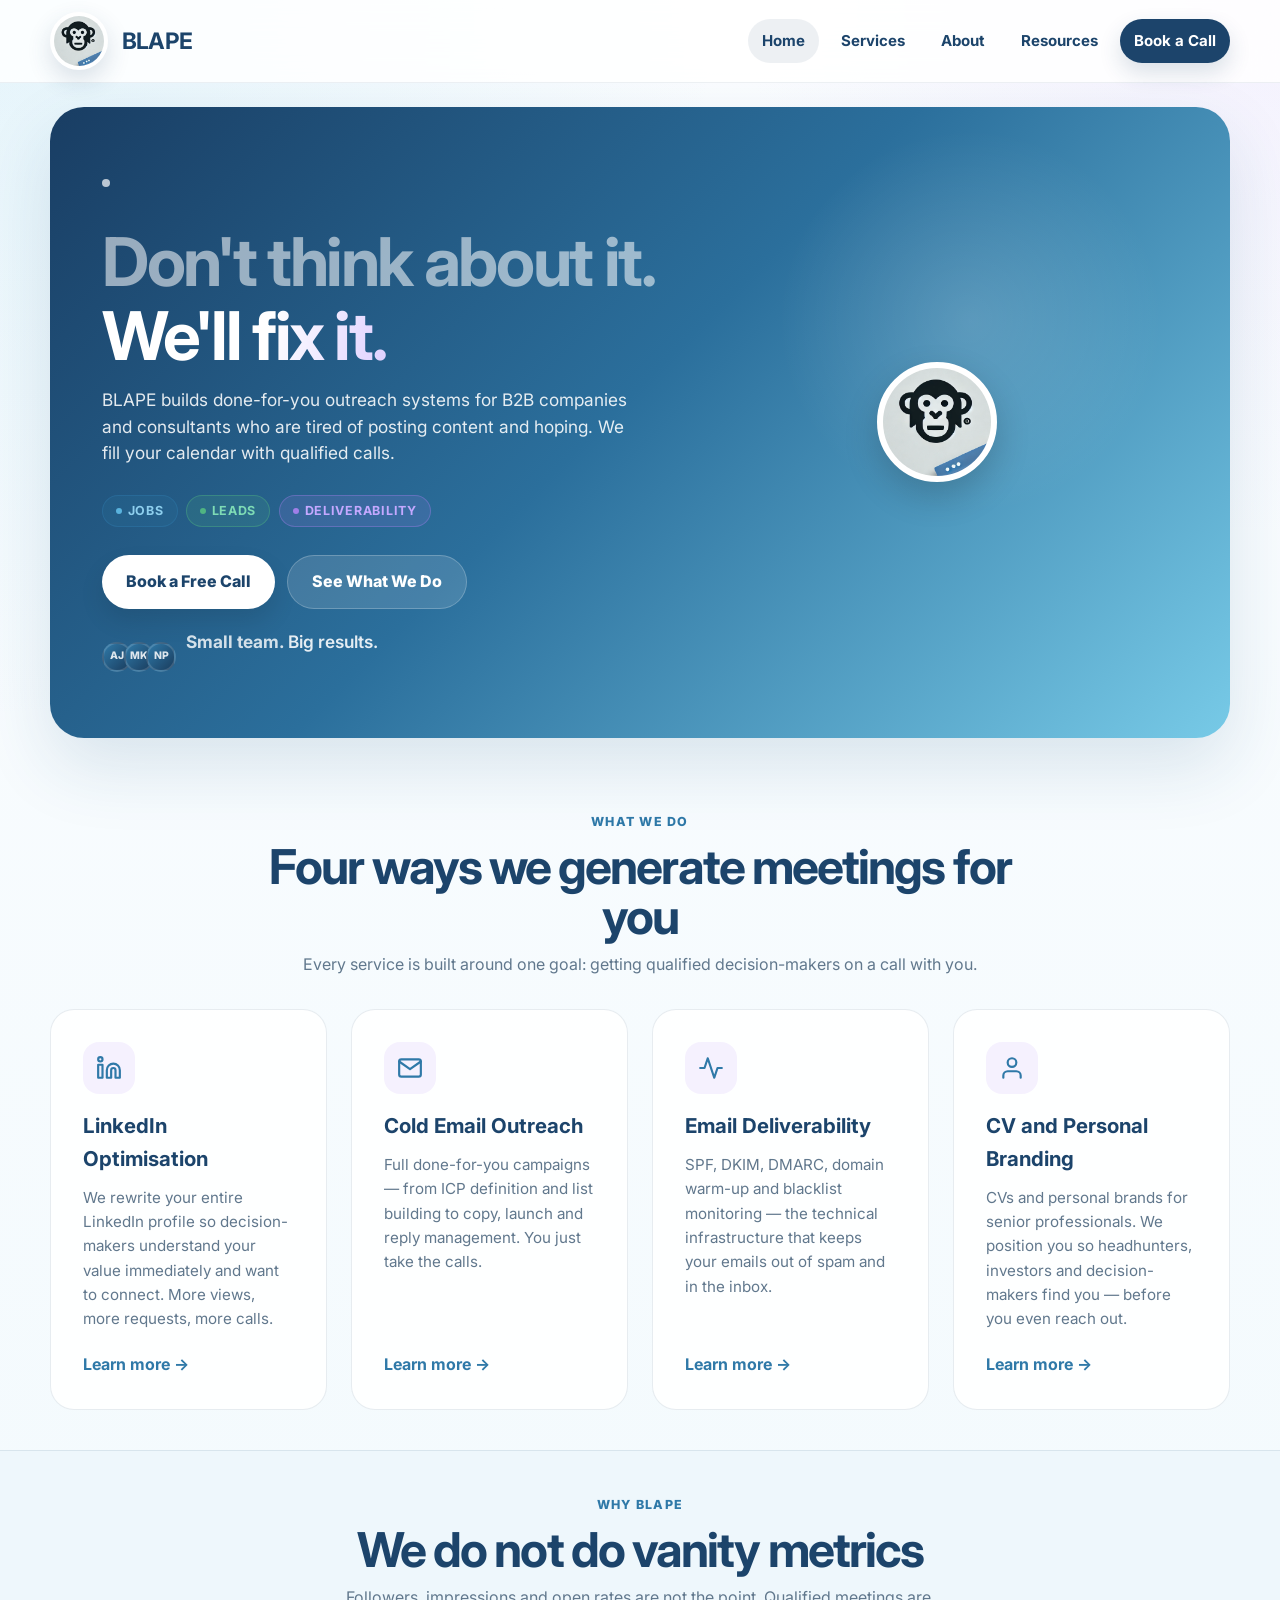
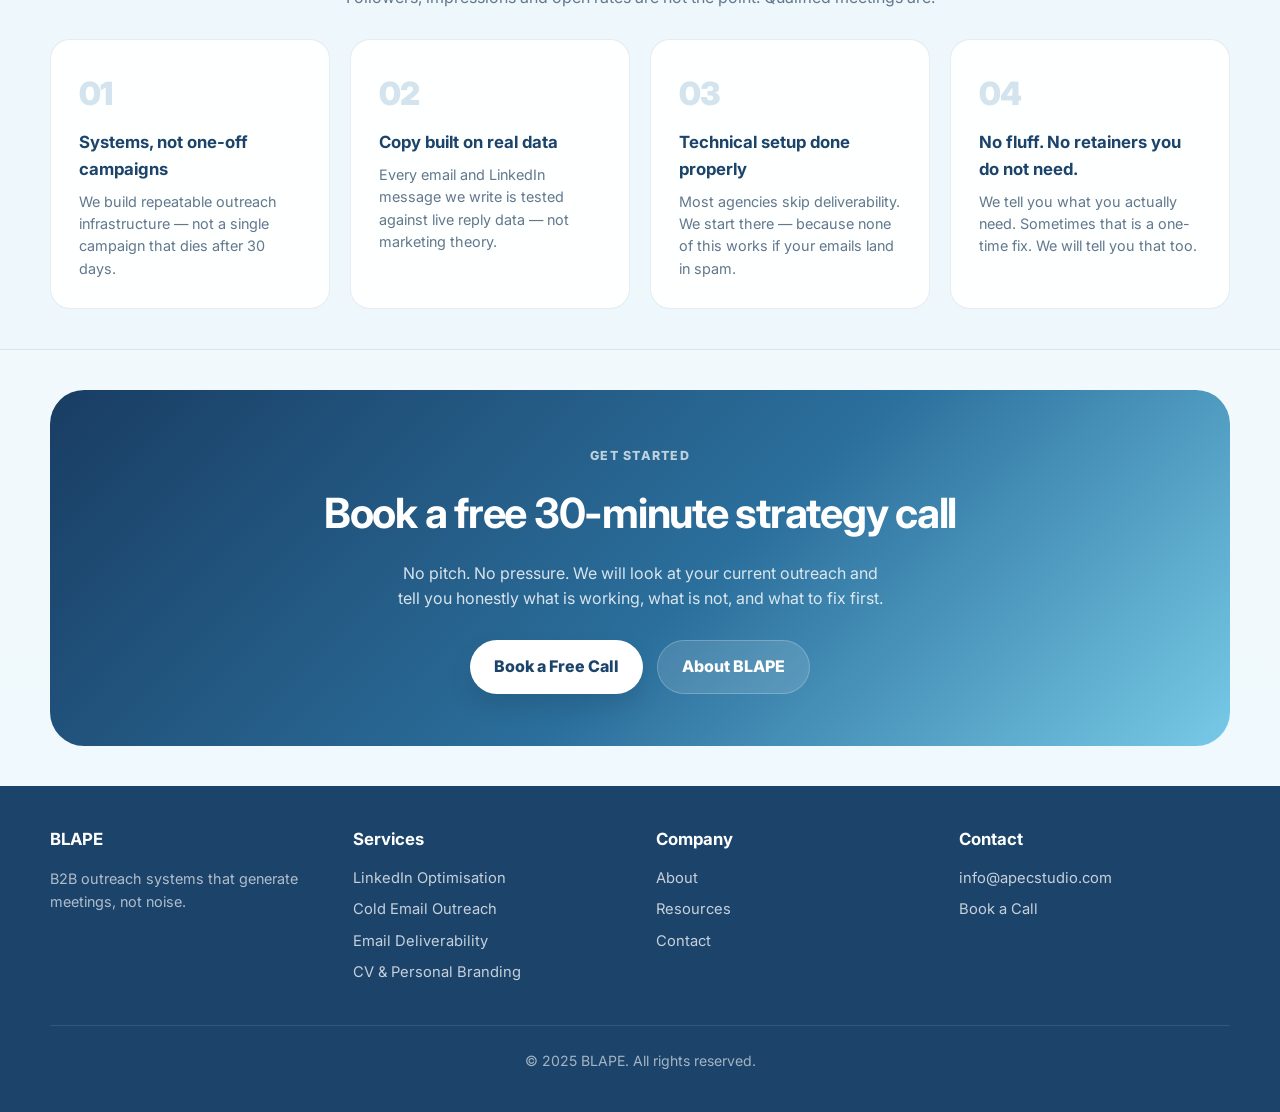
==== commit 758c544b: "Update index.html" ====
--- a/index.html
+++ b/index.html
@@ -12,16 +12,14 @@
   <link href="https://fonts.googleapis.com/css2?family=Inter:wght@400;500;600;700;800;900&family=Sora:wght@700;800&display=swap" rel="stylesheet" />
   <link rel="stylesheet" href="assets/css/styles.css" />
   <style>
-
-    /* ─── EYEBROW ROTATOR ─────────────────────────────────────── */
+    /* ── Eyebrow rotator ── */
     @keyframes rotateFade {
-      0%    { opacity: 0; transform: translateY(7px);  }
-      6%    { opacity: 1; transform: translateY(0);    }
-      28%   { opacity: 1; transform: translateY(0);    }
-      36%   { opacity: 0; transform: translateY(-7px); }
-      100%  { opacity: 0; transform: translateY(-7px); }
-    }
-
+      0%   { opacity: 0; transform: translateY(7px);  }
+      8%   { opacity: 1; transform: translateY(0);    }
+      28%  { opacity: 1; transform: translateY(0);    }
+      36%  { opacity: 0; transform: translateY(-7px); }
+      100% { opacity: 0; transform: translateY(-7px); }
+    }
     .eyebrow-rotator {
       display: inline-flex;
       align-items: center;
@@ -43,42 +41,132 @@
     }
     .eyebrow-item {
       position: absolute; left: 0; top: 0;
+      opacity: 0;
       color: rgba(255,255,255,0.9);
       font-weight: 700; font-size: 0.88rem;
       letter-spacing: 0.08em;
       text-transform: uppercase;
-      opacity: 0;
-      animation: rotateFade 14s cubic-bezier(0.4, 0, 0.2, 1) infinite;
+      animation: rotateFade 14s cubic-bezier(0.4,0,0.2,1) infinite;
       white-space: nowrap;
       will-change: opacity, transform;
     }
-    .eyebrow-item:nth-child(1) { animation-delay: 0s;    }
-    .eyebrow-item:nth-child(2) { animation-delay: 3.5s;  }
-    .eyebrow-item:nth-child(3) { animation-delay: 7s;    }
+    .eyebrow-item:nth-child(1) { animation-delay: 0s; }
+    .eyebrow-item:nth-child(2) { animation-delay: 3.5s; }
+    .eyebrow-item:nth-child(3) { animation-delay: 7s; }
     .eyebrow-item:nth-child(4) { animation-delay: 10.5s; }
 
-    /* ─── HERO H1 ─────────────────────────────────────────────── */
-    .hero-left h1 {
-      color: white;
-      font-size: clamp(2.8rem, 6vw, 4.4rem);
-      line-height: 1.04;
-      margin-bottom: 18px;
-      letter-spacing: -0.04em;
-      font-weight: 900;
-    }
-    .hero-left h1 .h1-dim {
-      opacity: 0.55;
-      font-weight: 700;
-    }
-    .hero-left h1 .h1-accent {
+    /* ── H1 split styling ── */
+    .hero-h1-dim {
       display: block;
-      background: linear-gradient(90deg, #ffffff 0%, #a8d8f0 100%);
+      color: rgba(255,255,255,0.55);
+      font-size: inherit;
+      font-weight: inherit;
+      line-height: 1.1;
+    }
+    .hero-h1-accent {
+      display: block;
+      line-height: 1.1;
+      background: linear-gradient(105deg, #ffffff 30%, #c4a8ff 70%, #a07fe8 100%);
       -webkit-background-clip: text;
       -webkit-text-fill-color: transparent;
       background-clip: text;
     }
 
-    /* ─── WHY GRID ────────────────────────────────────────────── */
+    /* ── Pill tags ── */
+    .hero-pills {
+      display: flex;
+      flex-wrap: wrap;
+      gap: 8px;
+      margin-top: 22px;
+      margin-bottom: 28px;
+    }
+    .hero-pill {
+      display: inline-flex;
+      align-items: center;
+      gap: 6px;
+      padding: 5px 13px;
+      border-radius: 100px;
+      font-size: 0.78rem;
+      font-weight: 700;
+      letter-spacing: 0.06em;
+      text-transform: uppercase;
+      border: 1px solid;
+      backdrop-filter: blur(6px);
+    }
+    .hero-pill-dot {
+      width: 6px; height: 6px;
+      border-radius: 50%;
+      flex-shrink: 0;
+    }
+    .pill-jobs {
+      background: rgba(47, 121, 168, 0.18);
+      border-color: rgba(47, 121, 168, 0.45);
+      color: #8ecfee;
+    }
+    .pill-jobs .hero-pill-dot { background: #5ab3dd; }
+
+    .pill-leads {
+      background: rgba(80, 180, 130, 0.15);
+      border-color: rgba(80, 180, 130, 0.4);
+      color: #7edbb5;
+    }
+    .pill-leads .hero-pill-dot { background: #50b482; }
+
+    .pill-deliverability {
+      background: rgba(160, 127, 232, 0.15);
+      border-color: rgba(160, 127, 232, 0.38);
+      color: #c4a8ff;
+    }
+    .pill-deliverability .hero-pill-dot { background: #a07fe8; }
+
+    /* ── CTA row with team badge ── */
+    .hero-cta-row {
+      display: flex;
+      align-items: center;
+      gap: 20px;
+      flex-wrap: wrap;
+    }
+    .hero-cta-btns {
+      display: flex;
+      gap: 12px;
+      flex-wrap: wrap;
+    }
+    .team-badge {
+      display: inline-flex;
+      align-items: center;
+      gap: 10px;
+    }
+    .team-avatars {
+      display: flex;
+    }
+    .team-avatars span {
+      width: 30px; height: 30px;
+      border-radius: 50%;
+      background: linear-gradient(135deg, #2f79a8, #1a3d5e);
+      border: 2px solid rgba(255,255,255,0.15);
+      display: flex;
+      align-items: center;
+      justify-content: center;
+      font-size: 0.65rem;
+      font-weight: 800;
+      color: rgba(255,255,255,0.85);
+      margin-left: -8px;
+      letter-spacing: 0;
+    }
+    .team-avatars span:first-child { margin-left: 0; }
+    .team-badge-text {
+      font-size: 0.75rem;
+      font-weight: 600;
+      color: rgba(255,255,255,0.5);
+      line-height: 1.35;
+      max-width: 110px;
+    }
+    .team-badge-text strong {
+      color: rgba(255,255,255,0.8);
+      font-weight: 700;
+    }
+
+    /* ── Why grid (unchanged) ── */
     .why-grid {
       display: grid;
       grid-template-columns: repeat(auto-fit, minmax(220px, 1fr));
@@ -99,7 +187,6 @@
     }
     .why-card h3 { color: var(--primary); font-size: 1.05rem; margin-bottom: 8px; }
     .why-card p  { color: var(--muted); font-size: 0.9rem; line-height: 1.55; }
-
   </style>
 </head>
 <body>
@@ -130,6 +217,7 @@
         <div class="hero-grid">
           <div class="hero-left">
 
+            <!-- Eyebrow rotator -->
             <div class="eyebrow-rotator anim-fadeup d1">
               <div class="eyebrow-dot"></div>
               <div class="eyebrow-track">
@@ -140,16 +228,41 @@
               </div>
             </div>
 
+            <!-- H1 split -->
             <h1 class="anim-fadeup d2">
-              <span class="h1-dim">Don't think about it.</span>
-              <span class="h1-accent">We'll fix it.</span>
+              <span class="hero-h1-dim">Don't think about it.</span>
+              <span class="hero-h1-accent">We'll fix it.</span>
             </h1>
 
-            <p class="anim-fadeup d3">A small team fixing LinkedIn, cold outreach and email deliverability for people who want results.</p>
-
-            <div class="btn-container anim-fadeup d4">
-              <a href="contact.html" class="btn btn-primary">Book a Free Call</a>
-              <a href="#services" class="btn btn-ghost-white">See What We Do</a>
+            <p class="anim-fadeup d3">BLAPE builds done-for-you outreach systems for B2B companies and consultants who are tired of posting content and hoping. We fill your calendar with qualified calls.</p>
+
+            <!-- Pills -->
+            <div class="hero-pills anim-fadeup d3">
+              <span class="hero-pill pill-jobs">
+                <span class="hero-pill-dot"></span>Jobs
+              </span>
+              <span class="hero-pill pill-leads">
+                <span class="hero-pill-dot"></span>Leads
+              </span>
+              <span class="hero-pill pill-deliverability">
+                <span class="hero-pill-dot"></span>Deliverability
+              </span>
+            </div>
+
+            <!-- CTA row + team badge -->
+            <div class="hero-cta-row anim-fadeup d4">
+              <div class="hero-cta-btns">
+                <a href="contact.html" class="btn btn-primary">Book a Free Call</a>
+                <a href="#services" class="btn btn-ghost-white">See What We Do</a>
+              </div>
+              <div class="team-badge">
+                <div class="team-avatars">
+                  <span>AJ</span>
+                  <span>MK</span>
+                  <span>NP</span>
+                </div>
+                <p class="team-badge-text"><strong>Small team.</strong> Big results.</p>
+              </div>
             </div>
 
           </div>
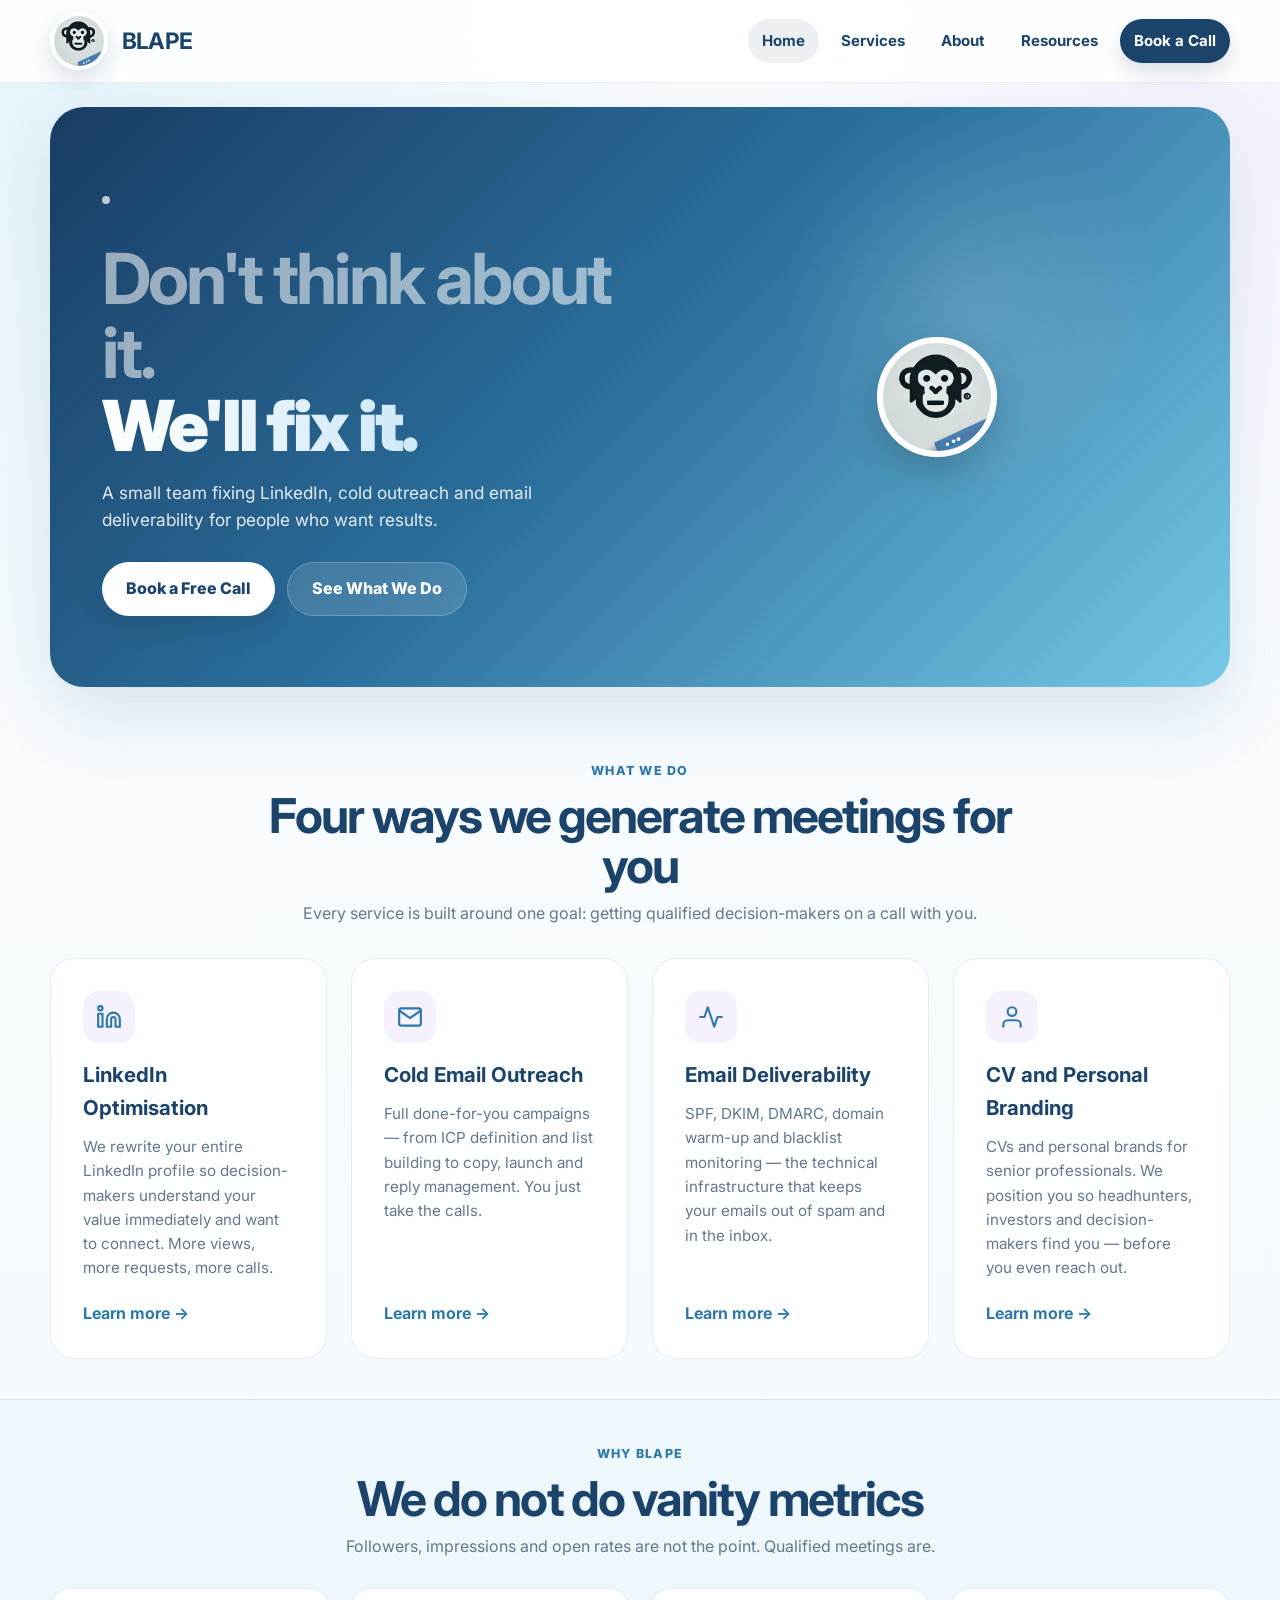
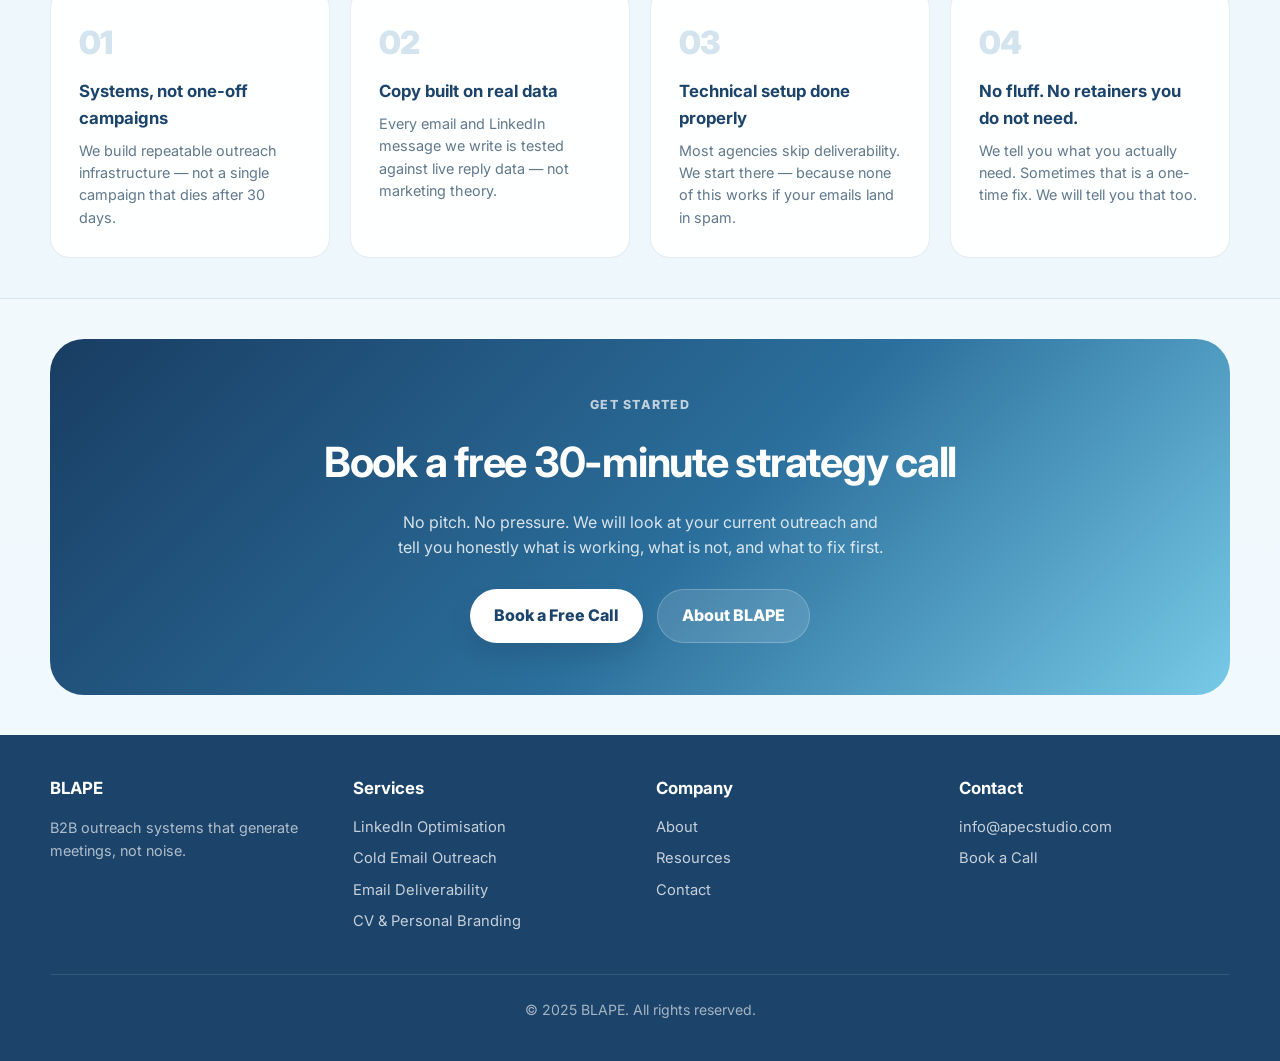
==== commit b2825d38: "Refactor styles for eyebrow rotator and hero section Updated CSS styles for eyebrow rotator and hero" ====
--- a/index.html
+++ b/index.html
@@ -12,14 +12,16 @@
   <link href="https://fonts.googleapis.com/css2?family=Inter:wght@400;500;600;700;800;900&family=Sora:wght@700;800&display=swap" rel="stylesheet" />
   <link rel="stylesheet" href="assets/css/styles.css" />
   <style>
-    /* ── Eyebrow rotator ── */
+
+    /* ─── EYEBROW ROTATOR ─────────────────────────────────────── */
     @keyframes rotateFade {
-      0%   { opacity: 0; transform: translateY(7px);  }
-      8%   { opacity: 1; transform: translateY(0);    }
-      28%  { opacity: 1; transform: translateY(0);    }
-      36%  { opacity: 0; transform: translateY(-7px); }
-      100% { opacity: 0; transform: translateY(-7px); }
-    }
+      0%    { opacity: 0; transform: translateY(7px);  }
+      6%    { opacity: 1; transform: translateY(0);    }
+      28%   { opacity: 1; transform: translateY(0);    }
+      36%   { opacity: 0; transform: translateY(-7px); }
+      100%  { opacity: 0; transform: translateY(-7px); }
+    }
+
     .eyebrow-rotator {
       display: inline-flex;
       align-items: center;
@@ -41,132 +43,42 @@
     }
     .eyebrow-item {
       position: absolute; left: 0; top: 0;
-      opacity: 0;
       color: rgba(255,255,255,0.9);
       font-weight: 700; font-size: 0.88rem;
       letter-spacing: 0.08em;
       text-transform: uppercase;
-      animation: rotateFade 14s cubic-bezier(0.4,0,0.2,1) infinite;
+      opacity: 0;
+      animation: rotateFade 14s cubic-bezier(0.4, 0, 0.2, 1) infinite;
       white-space: nowrap;
       will-change: opacity, transform;
     }
-    .eyebrow-item:nth-child(1) { animation-delay: 0s; }
-    .eyebrow-item:nth-child(2) { animation-delay: 3.5s; }
-    .eyebrow-item:nth-child(3) { animation-delay: 7s; }
+    .eyebrow-item:nth-child(1) { animation-delay: 0s;    }
+    .eyebrow-item:nth-child(2) { animation-delay: 3.5s;  }
+    .eyebrow-item:nth-child(3) { animation-delay: 7s;    }
     .eyebrow-item:nth-child(4) { animation-delay: 10.5s; }
 
-    /* ── H1 split styling ── */
-    .hero-h1-dim {
+    /* ─── HERO H1 ─────────────────────────────────────────────── */
+    .hero-left h1 {
+      color: white;
+      font-size: clamp(2.8rem, 6vw, 4.4rem);
+      line-height: 1.04;
+      margin-bottom: 18px;
+      letter-spacing: -0.04em;
+      font-weight: 900;
+    }
+    .hero-left h1 .h1-dim {
+      opacity: 0.55;
+      font-weight: 700;
+    }
+    .hero-left h1 .h1-accent {
       display: block;
-      color: rgba(255,255,255,0.55);
-      font-size: inherit;
-      font-weight: inherit;
-      line-height: 1.1;
-    }
-    .hero-h1-accent {
-      display: block;
-      line-height: 1.1;
-      background: linear-gradient(105deg, #ffffff 30%, #c4a8ff 70%, #a07fe8 100%);
+      background: linear-gradient(90deg, #ffffff 0%, #a8d8f0 100%);
       -webkit-background-clip: text;
       -webkit-text-fill-color: transparent;
       background-clip: text;
     }
 
-    /* ── Pill tags ── */
-    .hero-pills {
-      display: flex;
-      flex-wrap: wrap;
-      gap: 8px;
-      margin-top: 22px;
-      margin-bottom: 28px;
-    }
-    .hero-pill {
-      display: inline-flex;
-      align-items: center;
-      gap: 6px;
-      padding: 5px 13px;
-      border-radius: 100px;
-      font-size: 0.78rem;
-      font-weight: 700;
-      letter-spacing: 0.06em;
-      text-transform: uppercase;
-      border: 1px solid;
-      backdrop-filter: blur(6px);
-    }
-    .hero-pill-dot {
-      width: 6px; height: 6px;
-      border-radius: 50%;
-      flex-shrink: 0;
-    }
-    .pill-jobs {
-      background: rgba(47, 121, 168, 0.18);
-      border-color: rgba(47, 121, 168, 0.45);
-      color: #8ecfee;
-    }
-    .pill-jobs .hero-pill-dot { background: #5ab3dd; }
-
-    .pill-leads {
-      background: rgba(80, 180, 130, 0.15);
-      border-color: rgba(80, 180, 130, 0.4);
-      color: #7edbb5;
-    }
-    .pill-leads .hero-pill-dot { background: #50b482; }
-
-    .pill-deliverability {
-      background: rgba(160, 127, 232, 0.15);
-      border-color: rgba(160, 127, 232, 0.38);
-      color: #c4a8ff;
-    }
-    .pill-deliverability .hero-pill-dot { background: #a07fe8; }
-
-    /* ── CTA row with team badge ── */
-    .hero-cta-row {
-      display: flex;
-      align-items: center;
-      gap: 20px;
-      flex-wrap: wrap;
-    }
-    .hero-cta-btns {
-      display: flex;
-      gap: 12px;
-      flex-wrap: wrap;
-    }
-    .team-badge {
-      display: inline-flex;
-      align-items: center;
-      gap: 10px;
-    }
-    .team-avatars {
-      display: flex;
-    }
-    .team-avatars span {
-      width: 30px; height: 30px;
-      border-radius: 50%;
-      background: linear-gradient(135deg, #2f79a8, #1a3d5e);
-      border: 2px solid rgba(255,255,255,0.15);
-      display: flex;
-      align-items: center;
-      justify-content: center;
-      font-size: 0.65rem;
-      font-weight: 800;
-      color: rgba(255,255,255,0.85);
-      margin-left: -8px;
-      letter-spacing: 0;
-    }
-    .team-avatars span:first-child { margin-left: 0; }
-    .team-badge-text {
-      font-size: 0.75rem;
-      font-weight: 600;
-      color: rgba(255,255,255,0.5);
-      line-height: 1.35;
-      max-width: 110px;
-    }
-    .team-badge-text strong {
-      color: rgba(255,255,255,0.8);
-      font-weight: 700;
-    }
-
-    /* ── Why grid (unchanged) ── */
+    /* ─── WHY GRID ────────────────────────────────────────────── */
     .why-grid {
       display: grid;
       grid-template-columns: repeat(auto-fit, minmax(220px, 1fr));
@@ -187,6 +99,7 @@
     }
     .why-card h3 { color: var(--primary); font-size: 1.05rem; margin-bottom: 8px; }
     .why-card p  { color: var(--muted); font-size: 0.9rem; line-height: 1.55; }
+
   </style>
 </head>
 <body>
@@ -217,7 +130,6 @@
         <div class="hero-grid">
           <div class="hero-left">
 
-            <!-- Eyebrow rotator -->
             <div class="eyebrow-rotator anim-fadeup d1">
               <div class="eyebrow-dot"></div>
               <div class="eyebrow-track">
@@ -228,41 +140,16 @@
               </div>
             </div>
 
-            <!-- H1 split -->
             <h1 class="anim-fadeup d2">
-              <span class="hero-h1-dim">Don't think about it.</span>
-              <span class="hero-h1-accent">We'll fix it.</span>
+              <span class="h1-dim">Don't think about it.</span>
+              <span class="h1-accent">We'll fix it.</span>
             </h1>
 
-            <p class="anim-fadeup d3">BLAPE builds done-for-you outreach systems for B2B companies and consultants who are tired of posting content and hoping. We fill your calendar with qualified calls.</p>
-
-            <!-- Pills -->
-            <div class="hero-pills anim-fadeup d3">
-              <span class="hero-pill pill-jobs">
-                <span class="hero-pill-dot"></span>Jobs
-              </span>
-              <span class="hero-pill pill-leads">
-                <span class="hero-pill-dot"></span>Leads
-              </span>
-              <span class="hero-pill pill-deliverability">
-                <span class="hero-pill-dot"></span>Deliverability
-              </span>
-            </div>
-
-            <!-- CTA row + team badge -->
-            <div class="hero-cta-row anim-fadeup d4">
-              <div class="hero-cta-btns">
-                <a href="contact.html" class="btn btn-primary">Book a Free Call</a>
-                <a href="#services" class="btn btn-ghost-white">See What We Do</a>
-              </div>
-              <div class="team-badge">
-                <div class="team-avatars">
-                  <span>AJ</span>
-                  <span>MK</span>
-                  <span>NP</span>
-                </div>
-                <p class="team-badge-text"><strong>Small team.</strong> Big results.</p>
-              </div>
+            <p class="anim-fadeup d3">A small team fixing LinkedIn, cold outreach and email deliverability for people who want results.</p>
+
+            <div class="btn-container anim-fadeup d4">
+              <a href="contact.html" class="btn btn-primary">Book a Free Call</a>
+              <a href="#services" class="btn btn-ghost-white">See What We Do</a>
             </div>
 
           </div>
